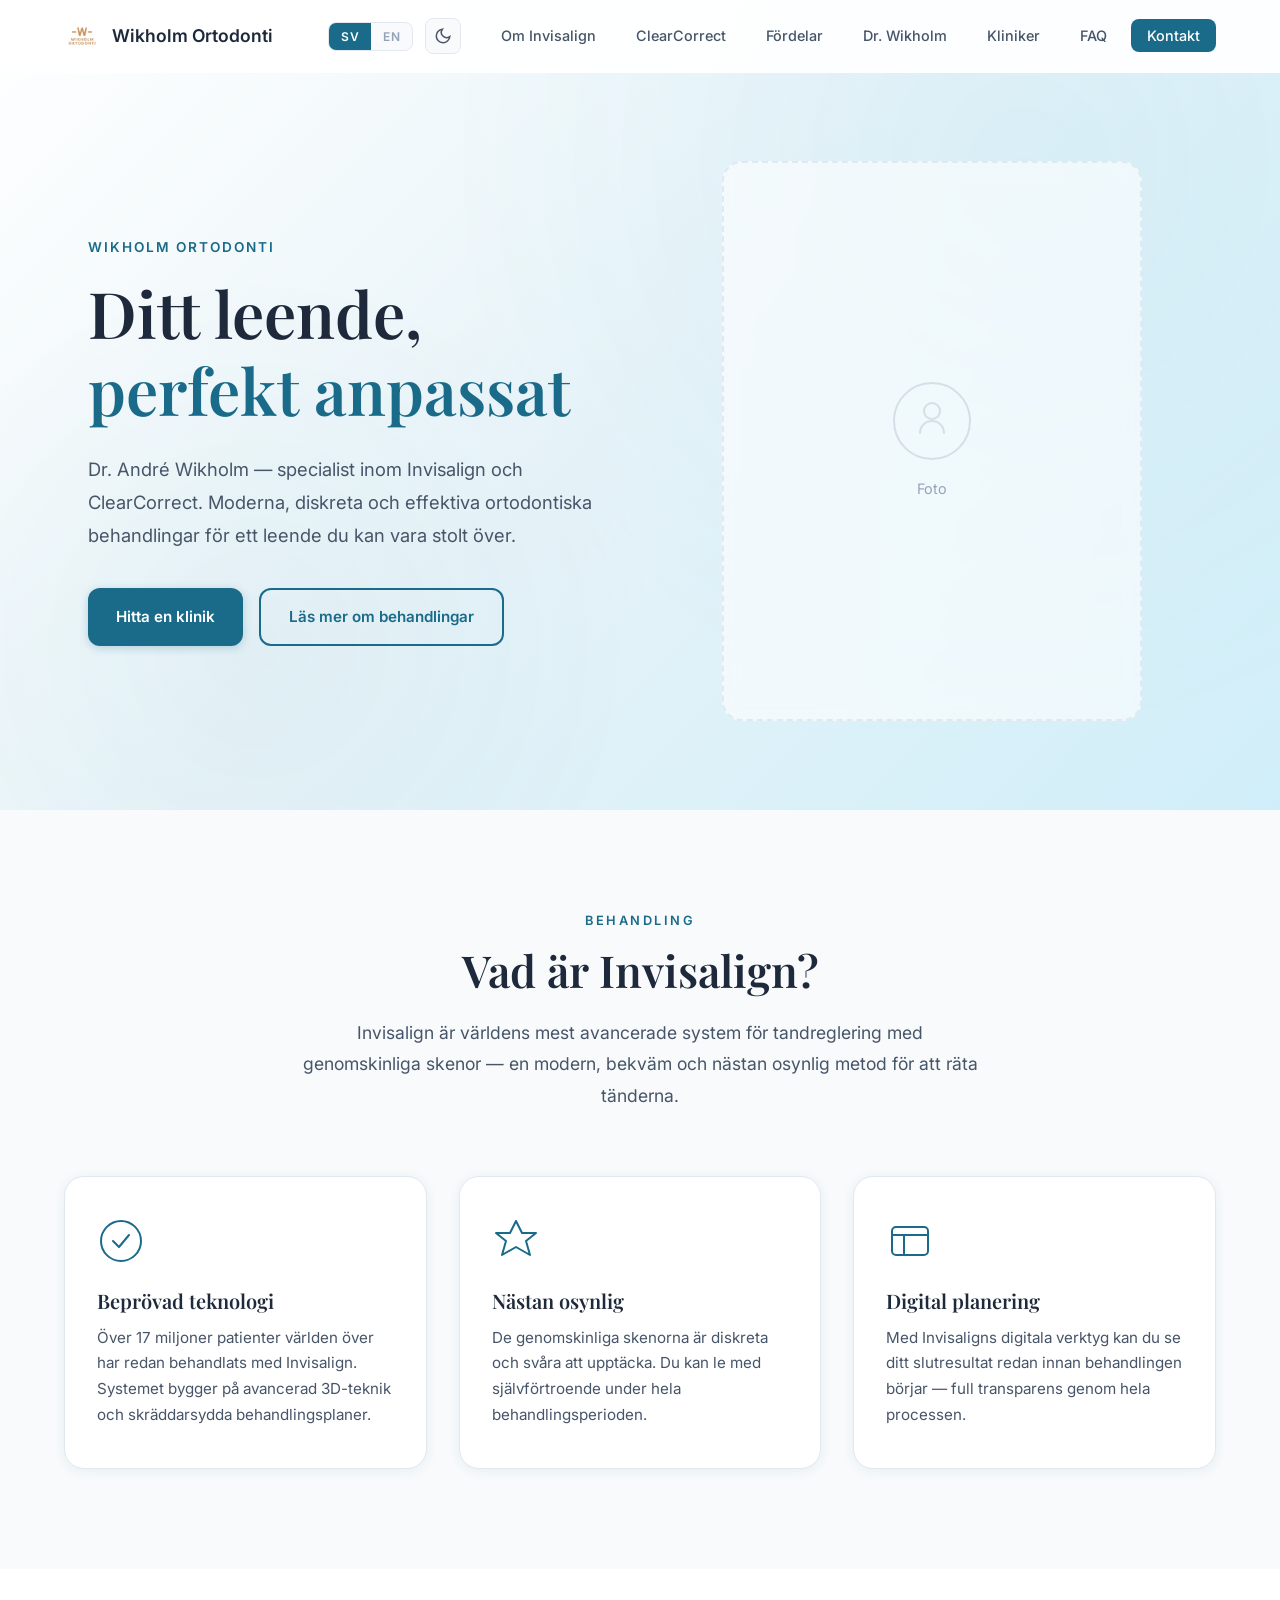
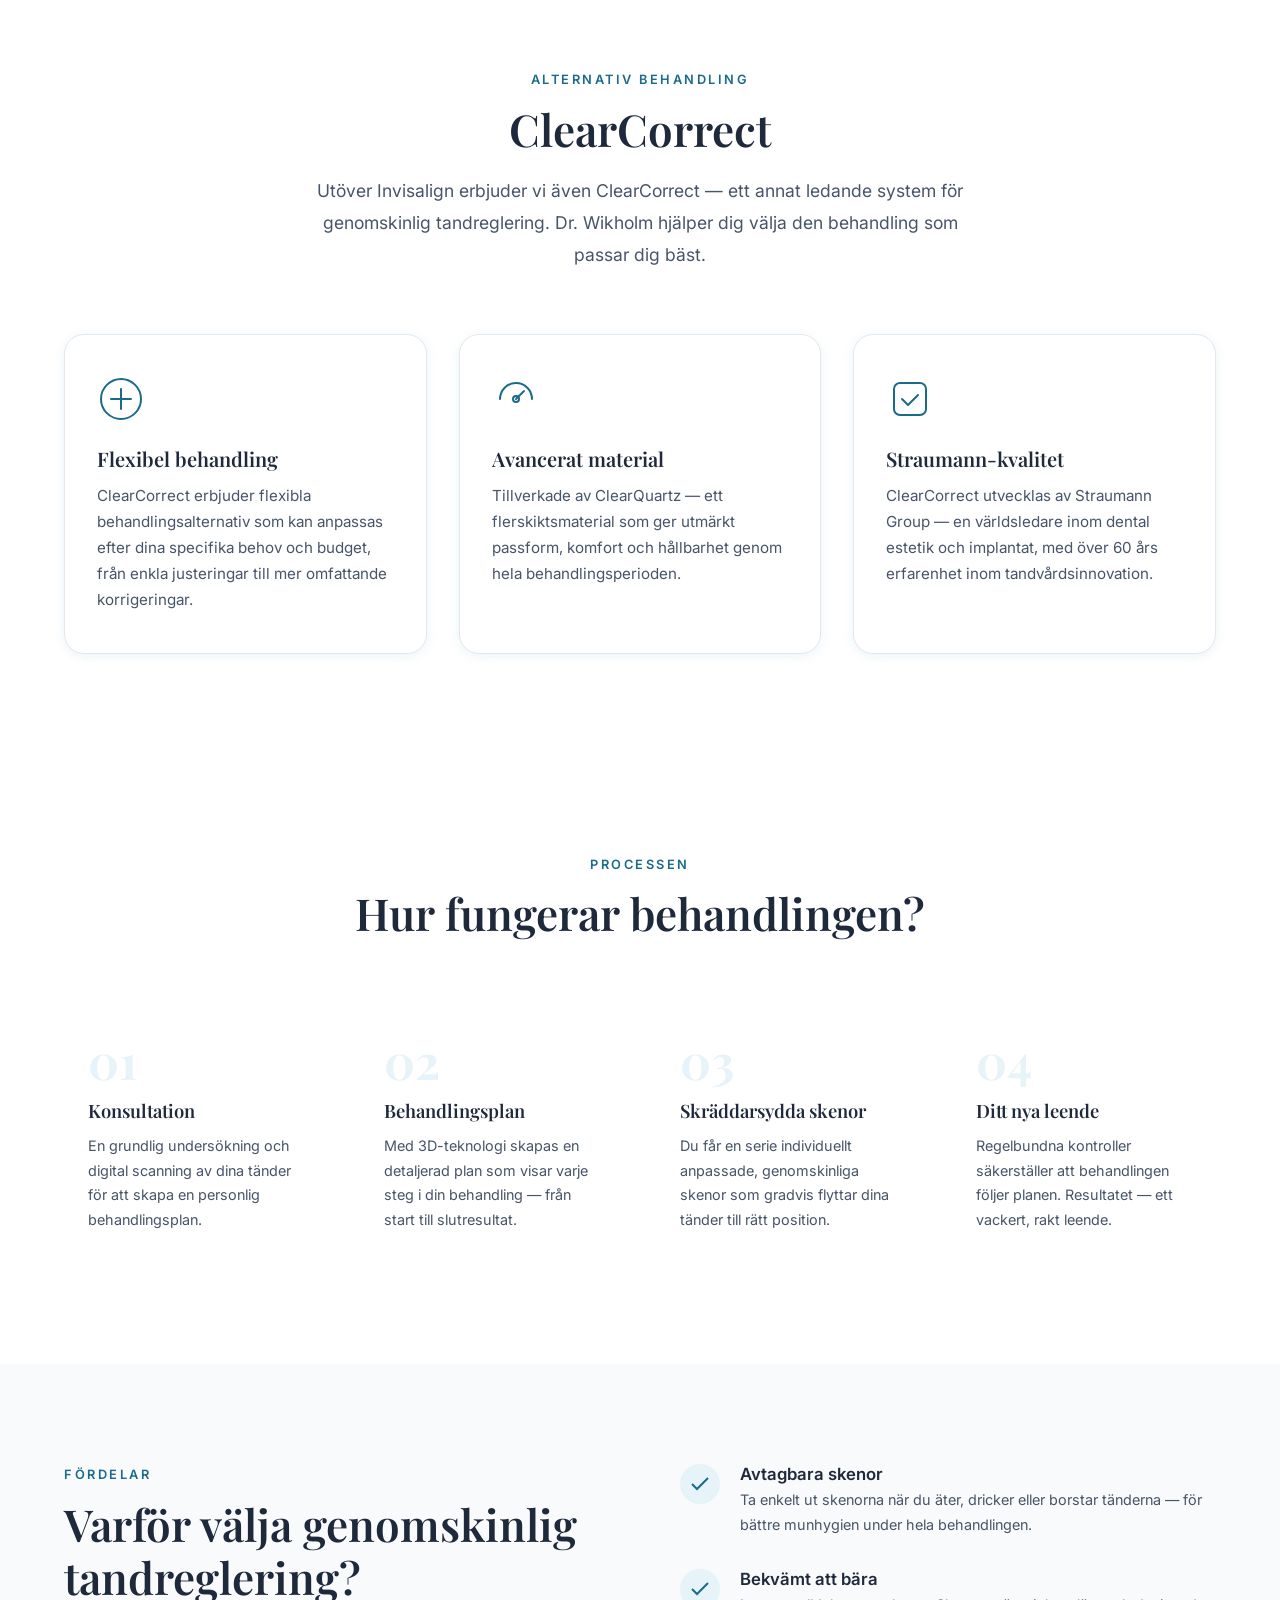
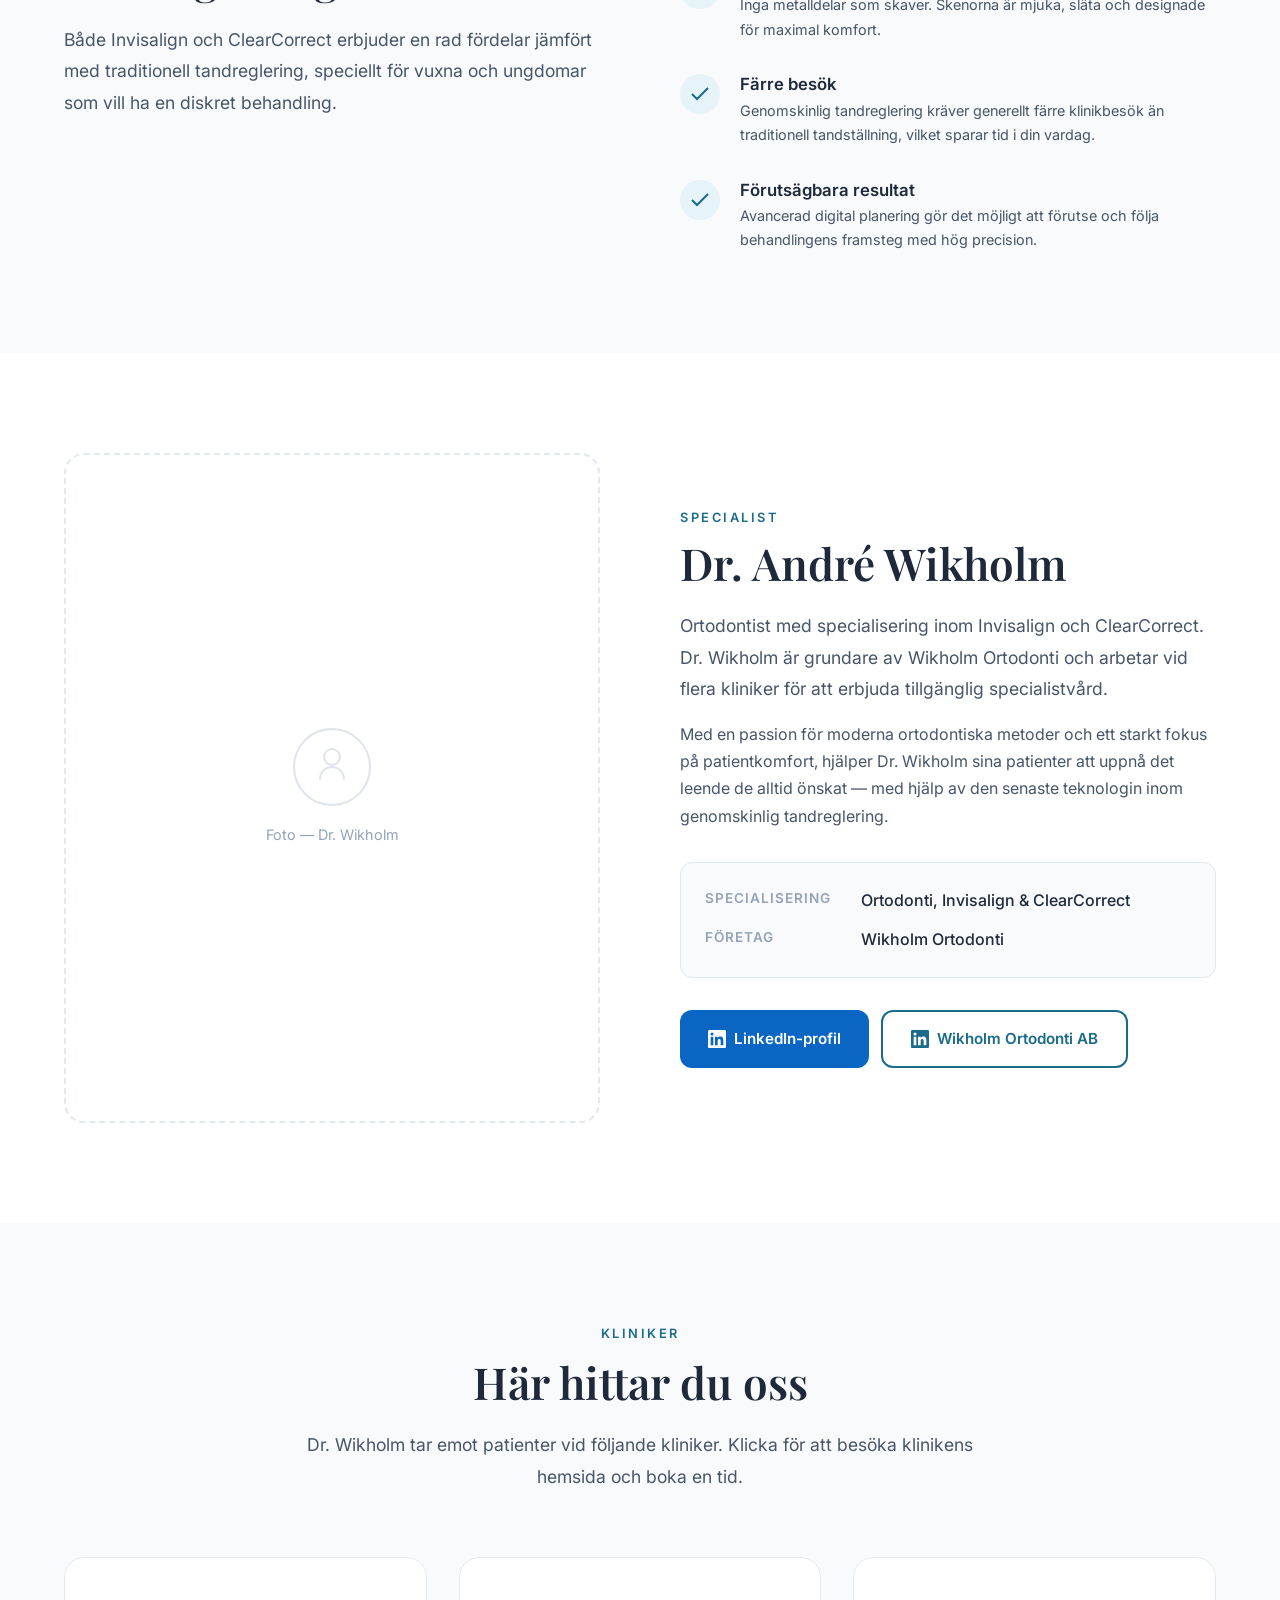
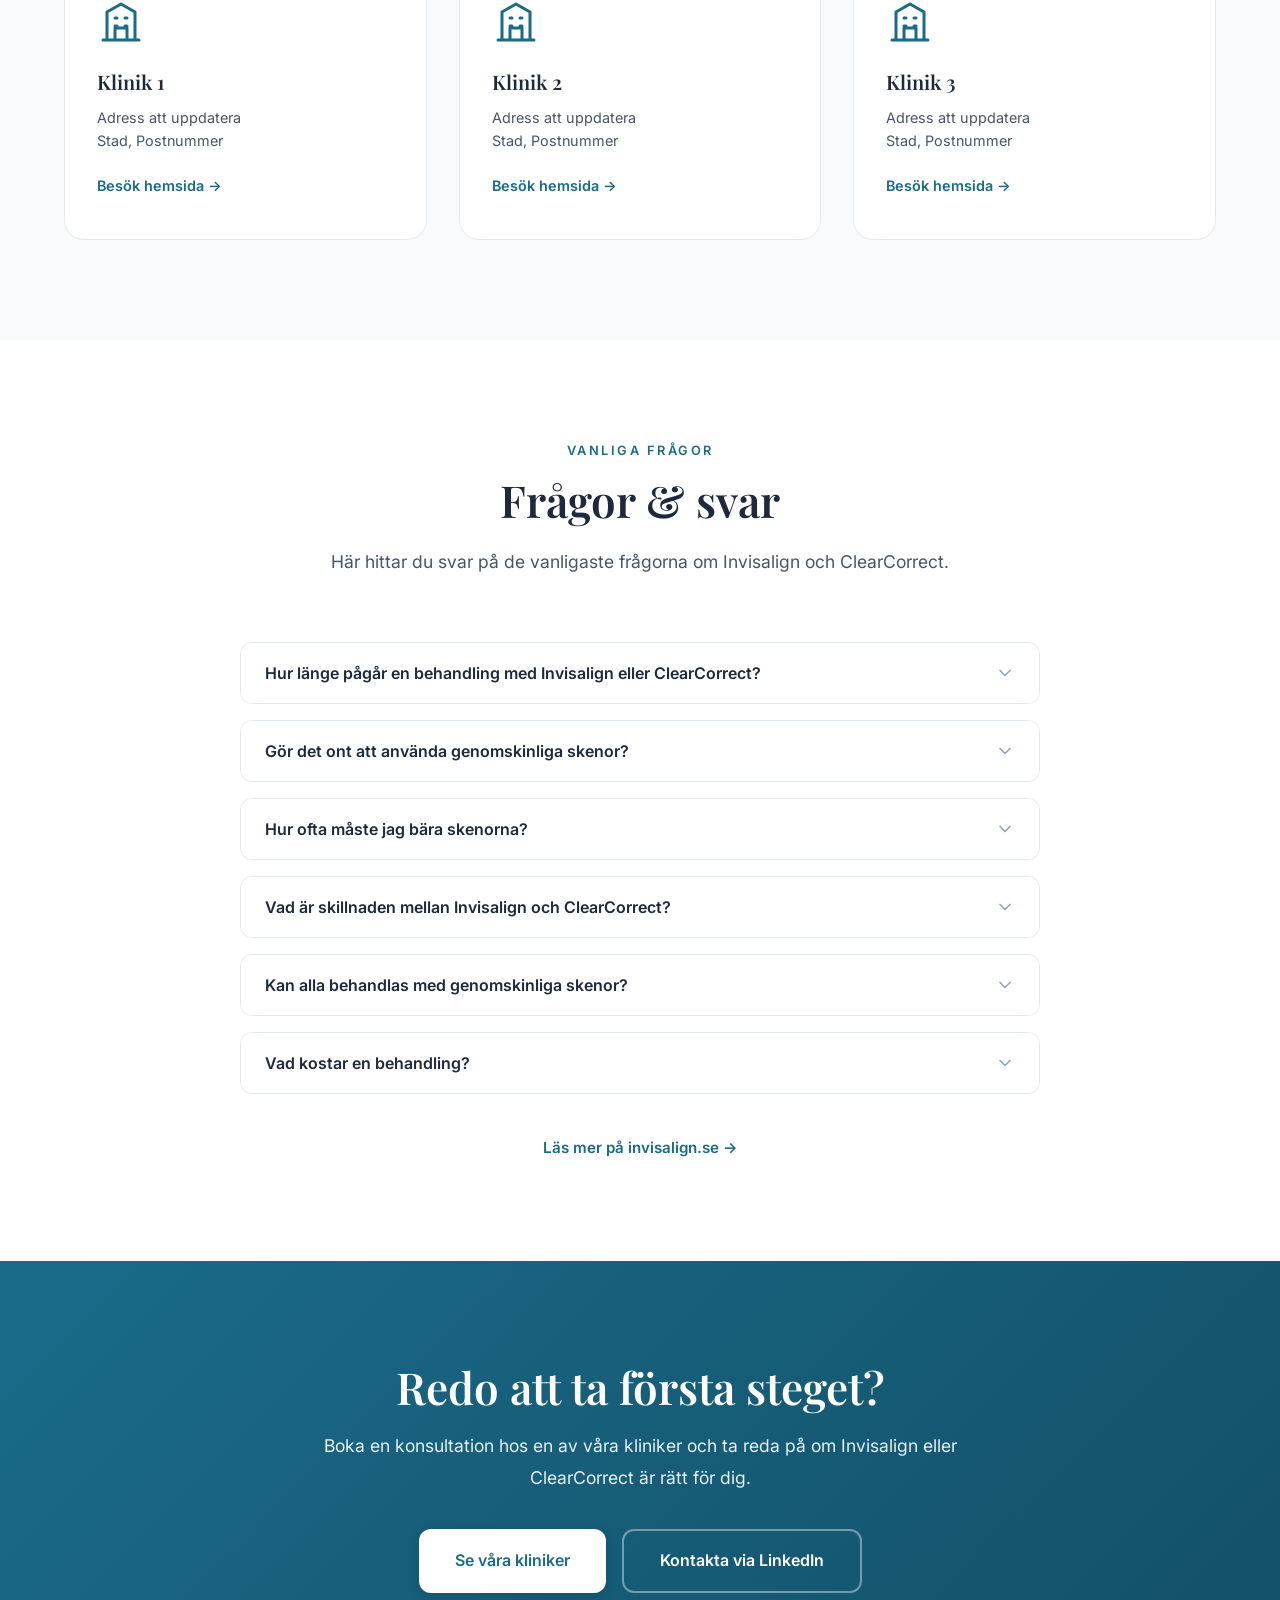
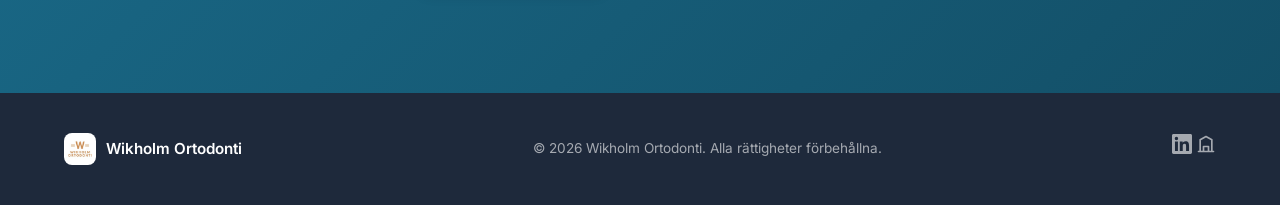
==== index.html @ e0ff9401 "Initial commit: Wikholm Ortodonti website Professional static webpage for Dr. André Wikholm's orthod" ====
<!DOCTYPE html>
<html lang="sv" data-theme="light">
<head>
    <meta charset="UTF-8">
    <meta name="viewport" content="width=device-width, initial-scale=1.0">
    <title>Wikholm Ortodonti — Dr. André Wikholm | Invisalign & ClearCorrect Specialist</title>
    <meta name="description" content="Dr. André Wikholm — specialist inom Invisalign och ClearCorrect. Wikholm Ortodonti erbjuder moderna, diskreta tandställningsbehandlingar.">
    <link rel="preconnect" href="https://fonts.googleapis.com">
    <link rel="preconnect" href="https://fonts.gstatic.com" crossorigin>
    <link href="https://fonts.googleapis.com/css2?family=Inter:wght@300;400;500;600;700&family=Playfair+Display:wght@500;600;700&display=swap" rel="stylesheet">
    <link rel="stylesheet" href="styles.css">
    <link rel="icon" href="images/wikholm_ortodonti_ab_logo.jpg" type="image/jpeg">
</head>
<body>

    <!-- Navigation -->
    <nav class="navbar" id="navbar">
        <div class="container nav-container">
            <a href="#" class="nav-logo">
                <img src="images/wikholm_ortodonti_ab_logo.jpg" alt="Wikholm Ortodonti" class="logo-img">
                <span class="logo-text">Wikholm Ortodonti</span>
            </a>
            <div class="nav-controls">
                <div class="lang-switcher">
                    <button class="lang-btn active" data-lang="sv">SV</button>
                    <button class="lang-btn" data-lang="en">EN</button>
                </div>
                <button class="theme-toggle" aria-label="Toggle dark mode">
                    <svg class="icon-moon" viewBox="0 0 24 24" fill="none" stroke="currentColor" stroke-width="2" width="18" height="18">
                        <path d="M21 12.79A9 9 0 1111.21 3 7 7 0 0021 12.79z"/>
                    </svg>
                    <svg class="icon-sun" viewBox="0 0 24 24" fill="none" stroke="currentColor" stroke-width="2" width="18" height="18" style="display:none">
                        <circle cx="12" cy="12" r="5"/><path d="M12 1v2M12 21v2M4.22 4.22l1.42 1.42M18.36 18.36l1.42 1.42M1 12h2M21 12h2M4.22 19.78l1.42-1.42M18.36 5.64l1.42-1.42"/>
                    </svg>
                </button>
            </div>
            <button class="nav-toggle" id="navToggle" aria-label="Toggle navigation">
                <span></span>
                <span></span>
                <span></span>
            </button>
            <ul class="nav-links" id="navLinks">
                <li><a href="#about" data-i18n="navAbout">Om Invisalign</a></li>
                <li><a href="#clearcorrect" data-i18n="navClearCorrect">ClearCorrect</a></li>
                <li><a href="#benefits" data-i18n="navBenefits">Fördelar</a></li>
                <li><a href="#doctor" data-i18n="navDoctor">Dr. Wikholm</a></li>
                <li><a href="#clinics" data-i18n="navClinics">Kliniker</a></li>
                <li><a href="#faq" data-i18n="navFaq">FAQ</a></li>
                <li><a href="#contact" class="nav-cta" data-i18n="navContact">Kontakt</a></li>
            </ul>
        </div>
    </nav>

    <!-- Hero Section -->
    <header class="hero">
        <div class="hero-bg"></div>
        <div class="container hero-content">
            <div class="hero-text">
                <p class="hero-eyebrow" data-i18n="heroEyebrow">Wikholm Ortodonti</p>
                <h1 data-i18n="heroTitle">Ditt leende, <br><span class="text-accent">perfekt anpassat</span></h1>
                <p class="hero-subtitle" data-i18n="heroSubtitle">Dr. André Wikholm — specialist inom Invisalign och ClearCorrect. Moderna, diskreta och effektiva ortodontiska behandlingar för ett leende du kan vara stolt över.</p>
                <div class="hero-actions">
                    <a href="#clinics" class="btn btn-primary" data-i18n="heroBtn1">Hitta en klinik</a>
                    <a href="#about" class="btn btn-outline" data-i18n="heroBtn2">Läs mer om behandlingar</a>
                </div>
            </div>
            <div class="hero-image">
                <div class="hero-image-placeholder">
                    <div class="placeholder-icon">
                        <svg viewBox="0 0 80 80" fill="none" xmlns="http://www.w3.org/2000/svg">
                            <circle cx="40" cy="40" r="38" stroke="currentColor" stroke-width="2" opacity="0.3"/>
                            <path d="M28 52c0-6.627 5.373-12 12-12s12 5.373 12 12" stroke="currentColor" stroke-width="2" stroke-linecap="round" opacity="0.3"/>
                            <circle cx="40" cy="30" r="8" stroke="currentColor" stroke-width="2" opacity="0.3"/>
                        </svg>
                    </div>
                    <span data-i18n="photoPlaceholder">Foto</span>
                </div>
            </div>
        </div>
    </header>

    <!-- About Invisalign Section -->
    <section class="section section-about" id="about">
        <div class="container">
            <div class="section-header">
                <p class="section-eyebrow" data-i18n="aboutEyebrow">Behandling</p>
                <h2 data-i18n="aboutTitle">Vad är Invisalign?</h2>
                <p class="section-intro" data-i18n="aboutIntro">Invisalign är världens mest avancerade system för tandreglering med genomskinliga skenor — en modern, bekväm och nästan osynlig metod för att räta tänderna.</p>
            </div>
            <div class="about-grid">
                <div class="about-card">
                    <div class="about-card-icon">
                        <svg viewBox="0 0 48 48" fill="none" xmlns="http://www.w3.org/2000/svg">
                            <path d="M24 4C12.954 4 4 12.954 4 24s8.954 20 20 20 20-8.954 20-20S35.046 4 24 4z" stroke="currentColor" stroke-width="2"/>
                            <path d="M16 24l6 6 10-12" stroke="currentColor" stroke-width="2" stroke-linecap="round" stroke-linejoin="round"/>
                        </svg>
                    </div>
                    <h3 data-i18n="aboutCard1Title">Beprövad teknologi</h3>
                    <p data-i18n="aboutCard1Text">Över 17 miljoner patienter världen över har redan behandlats med Invisalign. Systemet bygger på avancerad 3D-teknik och skräddarsydda behandlingsplaner.</p>
                </div>
                <div class="about-card">
                    <div class="about-card-icon">
                        <svg viewBox="0 0 48 48" fill="none" xmlns="http://www.w3.org/2000/svg">
                            <path d="M24 4l6 12h14l-10 8 4 14-14-8-14 8 4-14L4 16h14l6-12z" stroke="currentColor" stroke-width="2" stroke-linejoin="round"/>
                        </svg>
                    </div>
                    <h3 data-i18n="aboutCard2Title">Nästan osynlig</h3>
                    <p data-i18n="aboutCard2Text">De genomskinliga skenorna är diskreta och svåra att upptäcka. Du kan le med självförtroende under hela behandlingsperioden.</p>
                </div>
                <div class="about-card">
                    <div class="about-card-icon">
                        <svg viewBox="0 0 48 48" fill="none" xmlns="http://www.w3.org/2000/svg">
                            <rect x="6" y="10" width="36" height="28" rx="4" stroke="currentColor" stroke-width="2"/>
                            <path d="M6 18h36M18 18v20" stroke="currentColor" stroke-width="2"/>
                        </svg>
                    </div>
                    <h3 data-i18n="aboutCard3Title">Digital planering</h3>
                    <p data-i18n="aboutCard3Text">Med Invisaligns digitala verktyg kan du se ditt slutresultat redan innan behandlingen börjar — full transparens genom hela processen.</p>
                </div>
            </div>
        </div>
    </section>

    <!-- ClearCorrect Section -->
    <section class="section section-clearcorrect" id="clearcorrect">
        <div class="container">
            <div class="section-header">
                <p class="section-eyebrow" data-i18n="ccEyebrow">Alternativ behandling</p>
                <h2 data-i18n="ccTitle">ClearCorrect</h2>
                <p class="section-intro" data-i18n="ccIntro">Utöver Invisalign erbjuder vi även ClearCorrect — ett annat ledande system för genomskinlig tandreglering. Dr. Wikholm hjälper dig välja den behandling som passar dig bäst.</p>
            </div>
            <div class="about-grid cc-grid">
                <div class="about-card">
                    <div class="about-card-icon">
                        <svg viewBox="0 0 48 48" fill="none" xmlns="http://www.w3.org/2000/svg">
                            <path d="M24 4C12.954 4 4 12.954 4 24s8.954 20 20 20 20-8.954 20-20S35.046 4 24 4z" stroke="currentColor" stroke-width="2"/>
                            <path d="M14 24h20M24 14v20" stroke="currentColor" stroke-width="2" stroke-linecap="round"/>
                        </svg>
                    </div>
                    <h3 data-i18n="ccCard1Title">Flexibel behandling</h3>
                    <p data-i18n="ccCard1Text">ClearCorrect erbjuder flexibla behandlingsalternativ som kan anpassas efter dina specifika behov och budget, från enkla justeringar till mer omfattande korrigeringar.</p>
                </div>
                <div class="about-card">
                    <div class="about-card-icon">
                        <svg viewBox="0 0 48 48" fill="none" xmlns="http://www.w3.org/2000/svg">
                            <path d="M8 24c0-8.837 7.163-16 16-16s16 7.163 16 16" stroke="currentColor" stroke-width="2" stroke-linecap="round"/>
                            <path d="M24 24l8-8" stroke="currentColor" stroke-width="2" stroke-linecap="round"/>
                            <circle cx="24" cy="24" r="3" stroke="currentColor" stroke-width="2"/>
                        </svg>
                    </div>
                    <h3 data-i18n="ccCard2Title">Avancerat material</h3>
                    <p data-i18n="ccCard2Text">Tillverkade av ClearQuartz — ett flerskiktsmaterial som ger utmärkt passform, komfort och hållbarhet genom hela behandlingsperioden.</p>
                </div>
                <div class="about-card">
                    <div class="about-card-icon">
                        <svg viewBox="0 0 48 48" fill="none" xmlns="http://www.w3.org/2000/svg">
                            <rect x="8" y="8" width="32" height="32" rx="6" stroke="currentColor" stroke-width="2"/>
                            <path d="M16 24l6 6 10-10" stroke="currentColor" stroke-width="2" stroke-linecap="round" stroke-linejoin="round"/>
                        </svg>
                    </div>
                    <h3 data-i18n="ccCard3Title">Straumann-kvalitet</h3>
                    <p data-i18n="ccCard3Text">ClearCorrect utvecklas av Straumann Group — en världsledare inom dental estetik och implantat, med över 60 års erfarenhet inom tandvårdsinnovation.</p>
                </div>
            </div>
        </div>
    </section>

    <!-- How It Works -->
    <section class="section section-process">
        <div class="container">
            <div class="section-header">
                <p class="section-eyebrow" data-i18n="processEyebrow">Processen</p>
                <h2 data-i18n="processTitle">Hur fungerar behandlingen?</h2>
            </div>
            <div class="process-steps">
                <div class="process-step">
                    <div class="step-number">01</div>
                    <h3 data-i18n="processStep1Title">Konsultation</h3>
                    <p data-i18n="processStep1Text">En grundlig undersökning och digital scanning av dina tänder för att skapa en personlig behandlingsplan.</p>
                </div>
                <div class="process-step">
                    <div class="step-number">02</div>
                    <h3 data-i18n="processStep2Title">Behandlingsplan</h3>
                    <p data-i18n="processStep2Text">Med 3D-teknologi skapas en detaljerad plan som visar varje steg i din behandling — från start till slutresultat.</p>
                </div>
                <div class="process-step">
                    <div class="step-number">03</div>
                    <h3 data-i18n="processStep3Title">Skräddarsydda skenor</h3>
                    <p data-i18n="processStep3Text">Du får en serie individuellt anpassade, genomskinliga skenor som gradvis flyttar dina tänder till rätt position.</p>
                </div>
                <div class="process-step">
                    <div class="step-number">04</div>
                    <h3 data-i18n="processStep4Title">Ditt nya leende</h3>
                    <p data-i18n="processStep4Text">Regelbundna kontroller säkerställer att behandlingen följer planen. Resultatet — ett vackert, rakt leende.</p>
                </div>
            </div>
        </div>
    </section>

    <!-- Benefits Section -->
    <section class="section section-benefits" id="benefits">
        <div class="container">
            <div class="benefits-layout">
                <div class="benefits-text">
                    <p class="section-eyebrow" data-i18n="benefitsEyebrow">Fördelar</p>
                    <h2 data-i18n="benefitsTitle">Varför välja genomskinlig tandreglering?</h2>
                    <p class="section-intro" data-i18n="benefitsIntro">Både Invisalign och ClearCorrect erbjuder en rad fördelar jämfört med traditionell tandreglering, speciellt för vuxna och ungdomar som vill ha en diskret behandling.</p>
                </div>
                <div class="benefits-list">
                    <div class="benefit-item">
                        <div class="benefit-icon">
                            <svg viewBox="0 0 24 24" fill="none" stroke="currentColor" stroke-width="2">
                                <polyline points="20 6 9 17 4 12"/>
                            </svg>
                        </div>
                        <div>
                            <h4 data-i18n="benefit1Title">Avtagbara skenor</h4>
                            <p data-i18n="benefit1Text">Ta enkelt ut skenorna när du äter, dricker eller borstar tänderna — för bättre munhygien under hela behandlingen.</p>
                        </div>
                    </div>
                    <div class="benefit-item">
                        <div class="benefit-icon">
                            <svg viewBox="0 0 24 24" fill="none" stroke="currentColor" stroke-width="2">
                                <polyline points="20 6 9 17 4 12"/>
                            </svg>
                        </div>
                        <div>
                            <h4 data-i18n="benefit2Title">Bekvämt att bära</h4>
                            <p data-i18n="benefit2Text">Inga metalldelar som skaver. Skenorna är mjuka, släta och designade för maximal komfort.</p>
                        </div>
                    </div>
                    <div class="benefit-item">
                        <div class="benefit-icon">
                            <svg viewBox="0 0 24 24" fill="none" stroke="currentColor" stroke-width="2">
                                <polyline points="20 6 9 17 4 12"/>
                            </svg>
                        </div>
                        <div>
                            <h4 data-i18n="benefit3Title">Färre besök</h4>
                            <p data-i18n="benefit3Text">Genomskinlig tandreglering kräver generellt färre klinikbesök än traditionell tandställning, vilket sparar tid i din vardag.</p>
                        </div>
                    </div>
                    <div class="benefit-item">
                        <div class="benefit-icon">
                            <svg viewBox="0 0 24 24" fill="none" stroke="currentColor" stroke-width="2">
                                <polyline points="20 6 9 17 4 12"/>
                            </svg>
                        </div>
                        <div>
                            <h4 data-i18n="benefit4Title">Förutsägbara resultat</h4>
                            <p data-i18n="benefit4Text">Avancerad digital planering gör det möjligt att förutse och följa behandlingens framsteg med hög precision.</p>
                        </div>
                    </div>
                </div>
            </div>
        </div>
    </section>

    <!-- Doctor Section -->
    <section class="section section-doctor" id="doctor">
        <div class="container">
            <div class="doctor-layout">
                <div class="doctor-image">
                    <div class="doctor-image-placeholder">
                        <div class="placeholder-icon">
                            <svg viewBox="0 0 80 80" fill="none" xmlns="http://www.w3.org/2000/svg">
                                <circle cx="40" cy="40" r="38" stroke="currentColor" stroke-width="2" opacity="0.3"/>
                                <path d="M28 52c0-6.627 5.373-12 12-12s12 5.373 12 12" stroke="currentColor" stroke-width="2" stroke-linecap="round" opacity="0.3"/>
                                <circle cx="40" cy="30" r="8" stroke="currentColor" stroke-width="2" opacity="0.3"/>
                            </svg>
                        </div>
                        <span data-i18n="doctorPhotoPlaceholder">Foto — Dr. Wikholm</span>
                    </div>
                </div>
                <div class="doctor-text">
                    <p class="section-eyebrow" data-i18n="doctorEyebrow">Specialist</p>
                    <h2 data-i18n="doctorTitle">Dr. André Wikholm</h2>
                    <p class="doctor-intro" data-i18n="doctorIntro">Ortodontist med specialisering inom Invisalign och ClearCorrect. Dr. Wikholm är grundare av Wikholm Ortodonti och arbetar vid flera kliniker för att erbjuda tillgänglig specialistvård.</p>
                    <p data-i18n="doctorBio">Med en passion för moderna ortodontiska metoder och ett starkt fokus på patientkomfort, hjälper Dr. Wikholm sina patienter att uppnå det leende de alltid önskat — med hjälp av den senaste teknologin inom genomskinlig tandreglering.</p>
                    <div class="doctor-credentials">
                        <div class="credential">
                            <span class="credential-label" data-i18n="credLabel1">Specialisering</span>
                            <span class="credential-value" data-i18n="credValue1">Ortodonti, Invisalign &amp; ClearCorrect</span>
                        </div>
                        <div class="credential">
                            <span class="credential-label" data-i18n="credLabel2">Företag</span>
                            <span class="credential-value" data-i18n="credValue2">Wikholm Ortodonti</span>
                        </div>
                    </div>
                    <div class="doctor-links">
                        <a href="https://www.linkedin.com/in/andr%C3%A9-w-879b9b80/" target="_blank" rel="noopener noreferrer" class="btn btn-linkedin">
                            <svg viewBox="0 0 24 24" fill="currentColor" width="18" height="18">
                                <path d="M20.447 20.452h-3.554v-5.569c0-1.328-.027-3.037-1.852-3.037-1.853 0-2.136 1.445-2.136 2.939v5.667H9.351V9h3.414v1.561h.046c.477-.9 1.637-1.85 3.37-1.85 3.601 0 4.267 2.37 4.267 5.455v6.286zM5.337 7.433a2.062 2.062 0 01-2.063-2.065 2.064 2.064 0 112.063 2.065zm1.782 13.019H3.555V9h3.564v11.452zM22.225 0H1.771C.792 0 0 .774 0 1.729v20.542C0 23.227.792 24 1.771 24h20.451C23.2 24 24 23.227 24 22.271V1.729C24 .774 23.2 0 22.222 0h.003z"/>
                            </svg>
                            <span data-i18n="linkedinBtn">LinkedIn-profil</span>
                        </a>
                        <a href="https://www.linkedin.com/company/wikholm-ortodonti-ab/" target="_blank" rel="noopener noreferrer" class="btn btn-outline">
                            <svg viewBox="0 0 24 24" fill="currentColor" width="18" height="18">
                                <path d="M20.447 20.452h-3.554v-5.569c0-1.328-.027-3.037-1.852-3.037-1.853 0-2.136 1.445-2.136 2.939v5.667H9.351V9h3.414v1.561h.046c.477-.9 1.637-1.85 3.37-1.85 3.601 0 4.267 2.37 4.267 5.455v6.286zM5.337 7.433a2.062 2.062 0 01-2.063-2.065 2.064 2.064 0 112.063 2.065zm1.782 13.019H3.555V9h3.564v11.452zM22.225 0H1.771C.792 0 0 .774 0 1.729v20.542C0 23.227.792 24 1.771 24h20.451C23.2 24 24 23.227 24 22.271V1.729C24 .774 23.2 0 22.222 0h.003z"/>
                            </svg>
                            <span data-i18n="companyLinkedinBtn">Wikholm Ortodonti AB</span>
                        </a>
                    </div>
                </div>
            </div>
        </div>
    </section>

    <!-- Clinics Section -->
    <section class="section section-clinics" id="clinics">
        <div class="container">
            <div class="section-header">
                <p class="section-eyebrow" data-i18n="clinicsEyebrow">Kliniker</p>
                <h2 data-i18n="clinicsTitle">Här hittar du oss</h2>
                <p class="section-intro" data-i18n="clinicsIntro">Dr. Wikholm tar emot patienter vid följande kliniker. Klicka för att besöka klinikens hemsida och boka en tid.</p>
            </div>
            <div class="clinics-grid">
                <a href="#" class="clinic-card" target="_blank" rel="noopener noreferrer">
                    <div class="clinic-card-inner">
                        <div class="clinic-icon">
                            <svg viewBox="0 0 24 24" fill="none" stroke="currentColor" stroke-width="1.5">
                                <path d="M3 21h18M5 21V7l7-4 7 4v14M9 21v-6h6v6" stroke-linecap="round" stroke-linejoin="round"/>
                                <path d="M9 10h1M14 10h1M9 14h1M14 14h1" stroke-linecap="round"/>
                            </svg>
                        </div>
                        <h3 data-i18n="clinic1Name">Klinik 1</h3>
                        <p class="clinic-address" data-i18n="clinic1Address">Adress att uppdatera<br>Stad, Postnummer</p>
                        <span class="clinic-link"><span data-i18n="clinicLink">Besök hemsida</span> &rarr;</span>
                    </div>
                </a>
                <a href="#" class="clinic-card" target="_blank" rel="noopener noreferrer">
                    <div class="clinic-card-inner">
                        <div class="clinic-icon">
                            <svg viewBox="0 0 24 24" fill="none" stroke="currentColor" stroke-width="1.5">
                                <path d="M3 21h18M5 21V7l7-4 7 4v14M9 21v-6h6v6" stroke-linecap="round" stroke-linejoin="round"/>
                                <path d="M9 10h1M14 10h1M9 14h1M14 14h1" stroke-linecap="round"/>
                            </svg>
                        </div>
                        <h3 data-i18n="clinic2Name">Klinik 2</h3>
                        <p class="clinic-address" data-i18n="clinic2Address">Adress att uppdatera<br>Stad, Postnummer</p>
                        <span class="clinic-link"><span data-i18n="clinicLink">Besök hemsida</span> &rarr;</span>
                    </div>
                </a>
                <a href="#" class="clinic-card" target="_blank" rel="noopener noreferrer">
                    <div class="clinic-card-inner">
                        <div class="clinic-icon">
                            <svg viewBox="0 0 24 24" fill="none" stroke="currentColor" stroke-width="1.5">
                                <path d="M3 21h18M5 21V7l7-4 7 4v14M9 21v-6h6v6" stroke-linecap="round" stroke-linejoin="round"/>
                                <path d="M9 10h1M14 10h1M9 14h1M14 14h1" stroke-linecap="round"/>
                            </svg>
                        </div>
                        <h3 data-i18n="clinic3Name">Klinik 3</h3>
                        <p class="clinic-address" data-i18n="clinic3Address">Adress att uppdatera<br>Stad, Postnummer</p>
                        <span class="clinic-link"><span data-i18n="clinicLink">Besök hemsida</span> &rarr;</span>
                    </div>
                </a>
            </div>
        </div>
    </section>

    <!-- FAQ Section -->
    <section class="section section-faq" id="faq">
        <div class="container">
            <div class="section-header">
                <p class="section-eyebrow" data-i18n="faqEyebrow">Vanliga frågor</p>
                <h2 data-i18n="faqTitle">Frågor & svar</h2>
                <p class="section-intro" data-i18n="faqIntro">Här hittar du svar på de vanligaste frågorna om Invisalign och ClearCorrect.</p>
            </div>
            <div class="faq-list">
                <div class="faq-item">
                    <button class="faq-question" type="button" data-i18n="faq1Q">Hur länge pågår en behandling med Invisalign eller ClearCorrect?</button>
                    <div class="faq-answer">
                        <div class="faq-answer-inner" data-i18n="faq1A">Behandlingstiden varierar beroende på hur mycket tänderna behöver flyttas. En typisk behandling tar mellan 6 och 18 månader. Under konsultationen får du en uppskattning baserad på din individuella situation.</div>
                    </div>
                </div>
                <div class="faq-item">
                    <button class="faq-question" type="button" data-i18n="faq2Q">Gör det ont att använda genomskinliga skenor?</button>
                    <div class="faq-answer">
                        <div class="faq-answer-inner" data-i18n="faq2A">De flesta upplever ett lätt tryck eller obehag de första dagarna med en ny skena, vilket är helt normalt — det betyder att skenan arbetar. Obehaget är vanligtvis milt och övergående.</div>
                    </div>
                </div>
                <div class="faq-item">
                    <button class="faq-question" type="button" data-i18n="faq3Q">Hur ofta måste jag bära skenorna?</button>
                    <div class="faq-answer">
                        <div class="faq-answer-inner" data-i18n="faq3A">För bästa resultat bör skenorna bäras 20–22 timmar per dag. Du tar ut dem när du äter, dricker (annat än vatten) och borstar tänderna.</div>
                    </div>
                </div>
                <div class="faq-item">
                    <button class="faq-question" type="button" data-i18n="faq4Q">Vad är skillnaden mellan Invisalign och ClearCorrect?</button>
                    <div class="faq-answer">
                        <div class="faq-answer-inner" data-i18n="faq4A">Båda systemen använder genomskinliga, avtagbara skenor för att räta tänderna. Invisalign har funnits längst och har den största kliniska databasen. ClearCorrect, som utvecklas av Straumann Group, erbjuder ett konkurrenskraftigt alternativ med sitt ClearQuartz-material. Dr. Wikholm hjälper dig välja det system som bäst passar dina behov.</div>
                    </div>
                </div>
                <div class="faq-item">
                    <button class="faq-question" type="button" data-i18n="faq5Q">Kan alla behandlas med genomskinliga skenor?</button>
                    <div class="faq-answer">
                        <div class="faq-answer-inner" data-i18n="faq5A">De flesta ortodontiska problem kan behandlas med Invisalign eller ClearCorrect, men inte alla fall är lämpliga. Mer komplexa bettfel kan kräva andra metoder. En konsultation med Dr. Wikholm ger dig svar på om genomskinlig tandreglering passar just dig.</div>
                    </div>
                </div>
                <div class="faq-item">
                    <button class="faq-question" type="button" data-i18n="faq6Q">Vad kostar en behandling?</button>
                    <div class="faq-answer">
                        <div class="faq-answer-inner" data-i18n="faq6A">Kostnaden varierar beroende på behandlingens omfattning. Under en konsultation får du en tydlig kostnadsuppskattning. Många kliniker erbjuder delbetalning för att göra behandlingen mer tillgänglig.</div>
                    </div>
                </div>
            </div>
            <div class="faq-source">
                <a href="https://www.invisalign.se/" target="_blank" rel="noopener noreferrer" data-i18n="faqSourceLink">Läs mer på invisalign.se &rarr;</a>
            </div>
        </div>
    </section>

    <!-- Contact / CTA Section -->
    <section class="section section-cta" id="contact">
        <div class="container">
            <div class="cta-content">
                <h2 data-i18n="ctaTitle">Redo att ta första steget?</h2>
                <p data-i18n="ctaText">Boka en konsultation hos en av våra kliniker och ta reda på om Invisalign eller ClearCorrect är rätt för dig.</p>
                <div class="cta-actions">
                    <a href="#clinics" class="btn btn-primary btn-lg" data-i18n="ctaBtn1">Se våra kliniker</a>
                    <a href="https://www.linkedin.com/company/wikholm-ortodonti-ab/" target="_blank" rel="noopener noreferrer" class="btn btn-outline btn-lg" data-i18n="ctaBtn2">Kontakta via LinkedIn</a>
                </div>
            </div>
        </div>
    </section>

    <!-- Footer -->
    <footer class="footer">
        <div class="container footer-content">
            <div class="footer-brand">
                <img src="images/wikholm_ortodonti_ab_logo.jpg" alt="Wikholm Ortodonti" class="footer-logo-img">
                <span class="logo-text">Wikholm Ortodonti</span>
            </div>
            <p class="footer-copy" data-i18n="footerCopy">&copy; 2026 Wikholm Ortodonti. Alla rättigheter förbehållna.</p>
            <div class="footer-links">
                <a href="https://www.linkedin.com/in/andr%C3%A9-w-879b9b80/" target="_blank" rel="noopener noreferrer" aria-label="LinkedIn — Dr. Wikholm">
                    <svg viewBox="0 0 24 24" fill="currentColor" width="20" height="20">
                        <path d="M20.447 20.452h-3.554v-5.569c0-1.328-.027-3.037-1.852-3.037-1.853 0-2.136 1.445-2.136 2.939v5.667H9.351V9h3.414v1.561h.046c.477-.9 1.637-1.85 3.37-1.85 3.601 0 4.267 2.37 4.267 5.455v6.286zM5.337 7.433a2.062 2.062 0 01-2.063-2.065 2.064 2.064 0 112.063 2.065zm1.782 13.019H3.555V9h3.564v11.452zM22.225 0H1.771C.792 0 0 .774 0 1.729v20.542C0 23.227.792 24 1.771 24h20.451C23.2 24 24 23.227 24 22.271V1.729C24 .774 23.2 0 22.222 0h.003z"/>
                    </svg>
                </a>
                <a href="https://www.linkedin.com/company/wikholm-ortodonti-ab/" target="_blank" rel="noopener noreferrer" aria-label="LinkedIn — Wikholm Ortodonti AB">
                    <svg viewBox="0 0 24 24" fill="none" stroke="currentColor" stroke-width="2" width="20" height="20">
                        <path d="M3 21h18M5 21V7l7-4 7 4v14M9 21v-6h6v6" stroke-linecap="round" stroke-linejoin="round"/>
                    </svg>
                </a>
            </div>
        </div>
    </footer>

    <script src="script.js"></script>
</body>
</html>
---- styles.css ----
/* ==========================================================================
   Wikholm Ortodonti — Styles
   Clean, professional dental aesthetic with dark mode support
   ========================================================================== */

/* --- Design Tokens (Light) --- */
:root {
    --color-primary: #1a6b8a;
    --color-primary-dark: #134f67;
    --color-primary-light: #e6f3f8;
    --color-accent: #2aa5d4;
    --color-accent-light: #d0eef9;
    --color-text: #1e293b;
    --color-text-secondary: #475569;
    --color-text-light: #94a3b8;
    --color-bg: #ffffff;
    --color-bg-warm: #f8fafb;
    --color-bg-section: #f1f7fa;
    --color-bg-card: #ffffff;
    --color-border: #e2e8f0;
    --color-linkedin: #0a66c2;

    --font-heading: 'Playfair Display', Georgia, serif;
    --font-body: 'Inter', -apple-system, BlinkMacSystemFont, 'Segoe UI', sans-serif;

    --shadow-sm: 0 1px 3px rgba(0,0,0,0.06);
    --shadow-md: 0 4px 16px rgba(0,0,0,0.08);
    --shadow-lg: 0 12px 40px rgba(0,0,0,0.1);
    --shadow-card: 0 2px 12px rgba(26,107,138,0.08);

    --radius-sm: 8px;
    --radius-md: 12px;
    --radius-lg: 20px;
    --radius-xl: 28px;

    --transition: 0.3s cubic-bezier(0.4, 0, 0.2, 1);

    --navbar-bg: rgba(255, 255, 255, 0.92);
    --hero-gradient: linear-gradient(135deg, var(--color-bg) 0%, var(--color-primary-light) 50%, var(--color-accent-light) 100%);
    --placeholder-bg: rgba(255,255,255,0.6);
}

/* --- Dark Theme --- */
[data-theme="dark"] {
    --color-primary: #3db8e0;
    --color-primary-dark: #2a93b8;
    --color-primary-light: #1a2e38;
    --color-accent: #5cc8e8;
    --color-accent-light: #1a2830;
    --color-text: #e8ecf0;
    --color-text-secondary: #b0bcc8;
    --color-text-light: #6b7d8d;
    --color-bg: #0f1a20;
    --color-bg-warm: #14222a;
    --color-bg-section: #162028;
    --color-bg-card: #1a2c36;
    --color-border: #2a3e4a;
    --color-linkedin: #4da3db;

    --shadow-sm: 0 1px 3px rgba(0,0,0,0.2);
    --shadow-md: 0 4px 16px rgba(0,0,0,0.3);
    --shadow-lg: 0 12px 40px rgba(0,0,0,0.35);
    --shadow-card: 0 2px 12px rgba(0,0,0,0.2);

    --navbar-bg: rgba(15, 26, 32, 0.92);
    --hero-gradient: linear-gradient(135deg, var(--color-bg) 0%, #132530 50%, #0f2028 100%);
    --placeholder-bg: rgba(26, 44, 54, 0.6);
}

/* --- Reset & Base --- */
*, *::before, *::after {
    margin: 0;
    padding: 0;
    box-sizing: border-box;
}

html {
    scroll-behavior: smooth;
    scroll-padding-top: 80px;
}

body {
    font-family: var(--font-body);
    color: var(--color-text);
    background: var(--color-bg);
    line-height: 1.7;
    font-size: 16px;
    -webkit-font-smoothing: antialiased;
    -moz-osx-font-smoothing: grayscale;
    transition: background-color 0.4s ease, color 0.4s ease;
}

img {
    max-width: 100%;
    display: block;
}

a {
    color: inherit;
    text-decoration: none;
}

h1, h2, h3, h4 {
    font-family: var(--font-heading);
    line-height: 1.2;
    font-weight: 600;
}

.container {
    max-width: 1200px;
    margin: 0 auto;
    padding: 0 24px;
}

/* --- Navigation --- */
.navbar {
    position: fixed;
    top: 0;
    left: 0;
    right: 0;
    z-index: 1000;
    background: var(--navbar-bg);
    backdrop-filter: blur(20px);
    -webkit-backdrop-filter: blur(20px);
    border-bottom: 1px solid transparent;
    transition: var(--transition);
}

.navbar.scrolled {
    border-bottom-color: var(--color-border);
    box-shadow: var(--shadow-sm);
}

.nav-container {
    display: flex;
    align-items: center;
    justify-content: space-between;
    height: 72px;
}

.nav-logo {
    display: flex;
    align-items: center;
    gap: 12px;
    font-weight: 600;
    font-size: 1.1rem;
    z-index: 10;
}

.logo-img {
    width: 36px;
    height: 36px;
    border-radius: var(--radius-sm);
    object-fit: cover;
}

.footer-logo-img {
    width: 32px;
    height: 32px;
    border-radius: var(--radius-sm);
    object-fit: cover;
}

.logo-text {
    color: var(--color-text);
}

.nav-controls {
    display: flex;
    align-items: center;
    gap: 12px;
    margin-left: auto;
    margin-right: 24px;
}

.lang-switcher {
    display: flex;
    background: var(--color-bg-warm);
    border-radius: var(--radius-sm);
    overflow: hidden;
    border: 1px solid var(--color-border);
}

.lang-btn {
    padding: 6px 12px;
    font-size: 0.75rem;
    font-weight: 600;
    font-family: var(--font-body);
    background: transparent;
    color: var(--color-text-light);
    border: none;
    cursor: pointer;
    transition: var(--transition);
    letter-spacing: 0.5px;
}

.lang-btn.active {
    background: var(--color-primary);
    color: white;
}

.lang-btn:hover:not(.active) {
    color: var(--color-text);
    background: var(--color-border);
}

.theme-toggle {
    display: flex;
    align-items: center;
    justify-content: center;
    width: 36px;
    height: 36px;
    background: var(--color-bg-warm);
    border: 1px solid var(--color-border);
    border-radius: var(--radius-sm);
    cursor: pointer;
    color: var(--color-text-secondary);
    transition: var(--transition);
}

.theme-toggle:hover {
    color: var(--color-primary);
    border-color: var(--color-primary);
}

.nav-links {
    display: flex;
    align-items: center;
    gap: 8px;
    list-style: none;
}

.nav-links a {
    padding: 8px 16px;
    font-size: 0.9rem;
    font-weight: 500;
    color: var(--color-text-secondary);
    border-radius: var(--radius-sm);
    transition: var(--transition);
}

.nav-links a:hover {
    color: var(--color-primary);
    background: var(--color-primary-light);
}

.nav-cta {
    background: var(--color-primary) !important;
    color: white !important;
}

.nav-cta:hover {
    background: var(--color-primary-dark) !important;
    color: white !important;
}

.nav-toggle {
    display: none;
    flex-direction: column;
    gap: 5px;
    background: none;
    border: none;
    cursor: pointer;
    padding: 8px;
    z-index: 10;
}

.nav-toggle span {
    display: block;
    width: 22px;
    height: 2px;
    background: var(--color-text);
    border-radius: 2px;
    transition: var(--transition);
}

/* --- Buttons --- */
.btn {
    display: inline-flex;
    align-items: center;
    gap: 8px;
    padding: 14px 28px;
    font-family: var(--font-body);
    font-size: 0.95rem;
    font-weight: 600;
    border-radius: var(--radius-md);
    cursor: pointer;
    border: none;
    transition: var(--transition);
    text-align: center;
}

.btn-primary {
    background: var(--color-primary);
    color: white;
    box-shadow: 0 2px 8px rgba(26, 107, 138, 0.25);
}

.btn-primary:hover {
    background: var(--color-primary-dark);
    box-shadow: 0 4px 16px rgba(26, 107, 138, 0.35);
    transform: translateY(-1px);
}

.btn-outline {
    background: transparent;
    color: var(--color-primary);
    border: 2px solid var(--color-primary);
}

.btn-outline:hover {
    background: var(--color-primary-light);
}

.btn-linkedin {
    background: var(--color-linkedin);
    color: white;
}

.btn-linkedin:hover {
    opacity: 0.85;
    transform: translateY(-1px);
}

.btn-lg {
    padding: 16px 36px;
    font-size: 1rem;
}

/* --- Hero --- */
.hero {
    position: relative;
    min-height: 90vh;
    display: flex;
    align-items: center;
    padding-top: 72px;
    overflow: hidden;
    background: var(--hero-gradient);
}

.hero-bg {
    position: absolute;
    inset: 0;
    opacity: 0.4;
    background:
        radial-gradient(ellipse 600px 600px at 80% 20%, rgba(42, 165, 212, 0.15), transparent),
        radial-gradient(ellipse 400px 400px at 20% 80%, rgba(26, 107, 138, 0.1), transparent);
}

.hero-content {
    position: relative;
    display: grid;
    grid-template-columns: 1fr 1fr;
    gap: 64px;
    align-items: center;
    padding-top: 40px;
    padding-bottom: 40px;
}

.hero-eyebrow {
    font-size: 0.85rem;
    font-weight: 600;
    text-transform: uppercase;
    letter-spacing: 2px;
    color: var(--color-primary);
    margin-bottom: 16px;
}

.hero h1 {
    font-size: clamp(2.5rem, 5vw, 4rem);
    color: var(--color-text);
    margin-bottom: 24px;
}

.text-accent {
    color: var(--color-primary);
}

.hero-subtitle {
    font-size: 1.15rem;
    color: var(--color-text-secondary);
    max-width: 520px;
    margin-bottom: 36px;
    line-height: 1.8;
}

.hero-actions {
    display: flex;
    gap: 16px;
    flex-wrap: wrap;
}

.hero-image {
    display: flex;
    justify-content: center;
    align-items: center;
}

.hero-image-placeholder,
.doctor-image-placeholder {
    width: 100%;
    max-width: 420px;
    aspect-ratio: 3/4;
    background: var(--placeholder-bg);
    border: 2px dashed var(--color-border);
    border-radius: var(--radius-lg);
    display: flex;
    flex-direction: column;
    align-items: center;
    justify-content: center;
    gap: 16px;
    color: var(--color-text-light);
    font-size: 0.9rem;
    backdrop-filter: blur(8px);
}

.placeholder-icon {
    width: 80px;
    height: 80px;
    color: var(--color-text-light);
}

/* --- Sections --- */
.section {
    padding: 100px 0;
}

.section-header {
    text-align: center;
    max-width: 680px;
    margin: 0 auto 64px;
}

.section-eyebrow {
    font-size: 0.8rem;
    font-weight: 600;
    text-transform: uppercase;
    letter-spacing: 2.5px;
    color: var(--color-primary);
    margin-bottom: 12px;
}

.section-header h2,
.benefits-text h2,
.doctor-text h2 {
    font-size: clamp(2rem, 3.5vw, 2.75rem);
    margin-bottom: 20px;
    color: var(--color-text);
}

.section-intro {
    font-size: 1.1rem;
    color: var(--color-text-secondary);
    line-height: 1.8;
}

/* --- About Grid --- */
.section-about {
    background: var(--color-bg-warm);
}

.about-grid {
    display: grid;
    grid-template-columns: repeat(3, 1fr);
    gap: 32px;
}

.about-card {
    background: var(--color-bg-card);
    padding: 40px 32px;
    border-radius: var(--radius-lg);
    box-shadow: var(--shadow-card);
    transition: var(--transition);
    border: 1px solid var(--color-border);
}

.about-card:hover {
    transform: translateY(-4px);
    box-shadow: var(--shadow-lg);
}

.about-card-icon {
    width: 48px;
    height: 48px;
    color: var(--color-primary);
    margin-bottom: 24px;
}

.about-card h3 {
    font-size: 1.25rem;
    margin-bottom: 12px;
}

.about-card p {
    color: var(--color-text-secondary);
    font-size: 0.95rem;
}

/* --- Process Steps --- */
.process-steps {
    display: grid;
    grid-template-columns: repeat(4, 1fr);
    gap: 32px;
    counter-reset: step;
}

.process-step {
    position: relative;
    padding: 32px 24px;
}

.step-number {
    font-family: var(--font-heading);
    font-size: 3rem;
    font-weight: 700;
    color: var(--color-primary-light);
    line-height: 1;
    margin-bottom: 16px;
}

[data-theme="dark"] .step-number {
    color: var(--color-border);
}

.process-step h3 {
    font-size: 1.15rem;
    margin-bottom: 12px;
    color: var(--color-text);
}

.process-step p {
    color: var(--color-text-secondary);
    font-size: 0.9rem;
}

/* --- Benefits --- */
.section-benefits {
    background: var(--color-bg-warm);
}

.benefits-layout {
    display: grid;
    grid-template-columns: 1fr 1fr;
    gap: 80px;
    align-items: start;
}

.benefits-text {
    position: sticky;
    top: 120px;
}

.benefits-text .section-intro {
    margin-top: 16px;
}

.benefits-list {
    display: flex;
    flex-direction: column;
    gap: 32px;
}

.benefit-item {
    display: flex;
    gap: 20px;
    align-items: flex-start;
}

.benefit-icon {
    flex-shrink: 0;
    width: 40px;
    height: 40px;
    display: flex;
    align-items: center;
    justify-content: center;
    background: var(--color-primary-light);
    color: var(--color-primary);
    border-radius: 50%;
    padding: 8px;
}

.benefit-item h4 {
    font-family: var(--font-body);
    font-size: 1.05rem;
    font-weight: 600;
    margin-bottom: 4px;
}

.benefit-item p {
    color: var(--color-text-secondary);
    font-size: 0.9rem;
}

/* --- Doctor --- */
.doctor-layout {
    display: grid;
    grid-template-columns: 1fr 1fr;
    gap: 80px;
    align-items: center;
}

.doctor-image-placeholder {
    max-width: 100%;
    aspect-ratio: 4/5;
}

.doctor-text .section-eyebrow {
    margin-bottom: 8px;
}

.doctor-intro {
    font-size: 1.1rem;
    color: var(--color-text-secondary);
    margin-bottom: 16px;
    line-height: 1.8;
}

.doctor-text > p:last-of-type {
    color: var(--color-text-secondary);
    margin-bottom: 32px;
}

.doctor-links {
    display: flex;
    gap: 12px;
    flex-wrap: wrap;
}

.doctor-credentials {
    display: flex;
    flex-direction: column;
    gap: 12px;
    margin-bottom: 32px;
    padding: 24px;
    background: var(--color-bg-warm);
    border-radius: var(--radius-md);
    border: 1px solid var(--color-border);
}

.credential {
    display: flex;
    gap: 16px;
}

.credential-label {
    font-size: 0.85rem;
    font-weight: 600;
    color: var(--color-text-light);
    text-transform: uppercase;
    letter-spacing: 1px;
    min-width: 140px;
}

.credential-value {
    font-weight: 500;
    color: var(--color-text);
}

/* --- ClearCorrect --- */
.section-clearcorrect {
    background: var(--color-bg);
}

/* --- Clinics --- */
.section-clinics {
    background: var(--color-bg-warm);
}

.clinics-grid {
    display: grid;
    grid-template-columns: repeat(3, 1fr);
    gap: 32px;
}

.clinic-card {
    display: block;
    border-radius: var(--radius-lg);
    overflow: hidden;
    transition: var(--transition);
}

.clinic-card:hover {
    transform: translateY(-4px);
}

.clinic-card-inner {
    background: var(--color-bg-card);
    padding: 40px 32px;
    border-radius: var(--radius-lg);
    box-shadow: var(--shadow-card);
    height: 100%;
    transition: var(--transition);
    border: 1px solid var(--color-border);
}

.clinic-card:hover .clinic-card-inner {
    box-shadow: var(--shadow-lg);
}

.clinic-icon {
    width: 48px;
    height: 48px;
    color: var(--color-primary);
    margin-bottom: 24px;
}

.clinic-card h3 {
    font-size: 1.25rem;
    margin-bottom: 12px;
}

.clinic-address {
    color: var(--color-text-secondary);
    font-size: 0.9rem;
    margin-bottom: 20px;
    line-height: 1.6;
}

.clinic-link {
    font-size: 0.9rem;
    font-weight: 600;
    color: var(--color-primary);
    transition: var(--transition);
}

.clinic-card:hover .clinic-link {
    color: var(--color-primary-dark);
}

/* --- FAQ Section --- */
.section-faq {
    background: var(--color-bg);
}

.faq-list {
    max-width: 800px;
    margin: 0 auto;
    display: flex;
    flex-direction: column;
    gap: 16px;
}

.faq-item {
    border: 1px solid var(--color-border);
    border-radius: var(--radius-md);
    overflow: hidden;
    transition: var(--transition);
}

.faq-item:hover {
    border-color: var(--color-primary);
}

.faq-question {
    width: 100%;
    display: flex;
    align-items: center;
    justify-content: space-between;
    padding: 20px 24px;
    font-family: var(--font-body);
    font-size: 1rem;
    font-weight: 600;
    color: var(--color-text);
    background: var(--color-bg-card);
    border: none;
    cursor: pointer;
    text-align: left;
    transition: var(--transition);
}

.faq-question::after {
    content: '';
    flex-shrink: 0;
    width: 20px;
    height: 20px;
    background-image: url("data:image/svg+xml,%3Csvg xmlns='http://www.w3.org/2000/svg' viewBox='0 0 24 24' fill='none' stroke='%2394a3b8' stroke-width='2' stroke-linecap='round' stroke-linejoin='round'%3E%3Cpolyline points='6 9 12 15 18 9'/%3E%3C/svg%3E");
    background-size: contain;
    background-repeat: no-repeat;
    transition: transform 0.3s ease;
}

.faq-item.open .faq-question::after {
    transform: rotate(180deg);
}

.faq-question:hover {
    color: var(--color-primary);
}

.faq-answer {
    max-height: 0;
    overflow: hidden;
    transition: max-height 0.35s ease, padding 0.35s ease;
}

.faq-answer-inner {
    padding: 0 24px 20px;
    color: var(--color-text-secondary);
    font-size: 0.95rem;
    line-height: 1.8;
}

.faq-item.open .faq-answer {
    max-height: 400px;
}

.faq-source {
    margin-top: 40px;
    text-align: center;
}

.faq-source a {
    display: inline-flex;
    align-items: center;
    gap: 6px;
    color: var(--color-primary);
    font-weight: 600;
    font-size: 0.95rem;
    transition: var(--transition);
}

.faq-source a:hover {
    opacity: 0.8;
}

/* --- CTA Section --- */
.section-cta {
    background: linear-gradient(135deg, #1a6b8a 0%, #134f67 100%);
    color: white;
    text-align: center;
}

[data-theme="dark"] .section-cta {
    background: linear-gradient(135deg, #162c38 0%, #0f1e26 100%);
    border-top: 1px solid var(--color-border);
    border-bottom: 1px solid var(--color-border);
}

.cta-content {
    max-width: 640px;
    margin: 0 auto;
}

.cta-content h2 {
    color: white;
    font-size: clamp(2rem, 3.5vw, 2.75rem);
    margin-bottom: 16px;
}

[data-theme="dark"] .cta-content h2 {
    color: var(--color-text);
}

.cta-content p {
    font-size: 1.1rem;
    opacity: 0.9;
    margin-bottom: 36px;
    line-height: 1.8;
}

[data-theme="dark"] .cta-content p {
    color: var(--color-text-secondary);
}

.cta-actions {
    display: flex;
    gap: 16px;
    justify-content: center;
    flex-wrap: wrap;
}

.section-cta .btn-primary {
    background: white;
    color: #1a6b8a;
    box-shadow: 0 2px 12px rgba(0,0,0,0.15);
}

[data-theme="dark"] .section-cta .btn-primary {
    background: var(--color-primary);
    color: white;
}

.section-cta .btn-primary:hover {
    opacity: 0.9;
    box-shadow: 0 4px 20px rgba(0,0,0,0.2);
}

.section-cta .btn-outline {
    color: white;
    border-color: rgba(255,255,255,0.4);
}

[data-theme="dark"] .section-cta .btn-outline {
    color: var(--color-text);
    border-color: var(--color-border);
}

.section-cta .btn-outline:hover {
    background: rgba(255,255,255,0.1);
    border-color: white;
}

[data-theme="dark"] .section-cta .btn-outline:hover {
    background: var(--color-primary-light);
    border-color: var(--color-primary);
}

/* --- Footer --- */
.footer {
    background: #1e293b;
    color: rgba(255,255,255,0.6);
    padding: 40px 0;
}

[data-theme="dark"] .footer {
    background: #0a1218;
    color: #6b7d8d;
}

.footer-content {
    display: flex;
    align-items: center;
    justify-content: space-between;
    flex-wrap: wrap;
    gap: 16px;
}

.footer-brand {
    display: flex;
    align-items: center;
    gap: 10px;
}

.footer .logo-icon {
    width: 32px;
    height: 32px;
    font-size: 0.9rem;
}

.footer .logo-text {
    color: white;
    font-weight: 600;
    font-size: 0.95rem;
}

[data-theme="dark"] .footer .logo-text {
    color: #b0bcc8;
}

.footer-copy {
    font-size: 0.85rem;
}

.footer-links a {
    color: rgba(255,255,255,0.6);
    transition: var(--transition);
}

.footer-links a:hover {
    color: white;
}

[data-theme="dark"] .footer-links a {
    color: #6b7d8d;
}

[data-theme="dark"] .footer-links a:hover {
    color: #b0bcc8;
}

/* --- Responsive --- */
@media (max-width: 1024px) {
    .hero-content {
        grid-template-columns: 1fr;
        text-align: center;
    }

    .hero-subtitle {
        margin-left: auto;
        margin-right: auto;
    }

    .hero-actions {
        justify-content: center;
    }

    .hero-image {
        display: none;
    }

    .about-grid {
        grid-template-columns: 1fr 1fr;
    }

    .process-steps {
        grid-template-columns: 1fr 1fr;
    }

    .benefits-layout {
        grid-template-columns: 1fr;
        gap: 48px;
    }

    .benefits-text {
        position: static;
        text-align: center;
    }

    .doctor-layout {
        grid-template-columns: 1fr;
        gap: 48px;
    }

    .doctor-image {
        order: -1;
        max-width: 400px;
        margin: 0 auto;
    }

    .clinics-grid {
        grid-template-columns: 1fr 1fr;
    }
}

@media (max-width: 768px) {
    .nav-toggle {
        display: flex;
    }

    .nav-controls {
        margin-right: 16px;
    }

    .nav-links {
        position: fixed;
        top: 0;
        right: -100%;
        width: 280px;
        height: 100vh;
        background: var(--color-bg);
        flex-direction: column;
        padding: 100px 32px 32px;
        box-shadow: var(--shadow-lg);
        transition: var(--transition);
        gap: 4px;
    }

    .nav-links.active {
        right: 0;
    }

    .nav-links a {
        width: 100%;
        padding: 12px 16px;
    }

    .section {
        padding: 64px 0;
    }

    .about-grid,
    .process-steps,
    .clinics-grid {
        grid-template-columns: 1fr;
    }

    .hero {
        min-height: 80vh;
    }

    .footer-content {
        flex-direction: column;
        text-align: center;
    }
}

/* --- Animations --- */
@media (prefers-reduced-motion: no-preference) {
    .about-card,
    .process-step,
    .benefit-item,
    .clinic-card {
        opacity: 0;
        transform: translateY(24px);
        transition: opacity 0.6s ease, transform 0.6s ease;
    }

    .about-card.visible,
    .process-step.visible,
    .benefit-item.visible,
    .clinic-card.visible {
        opacity: 1;
        transform: translateY(0);
    }
}
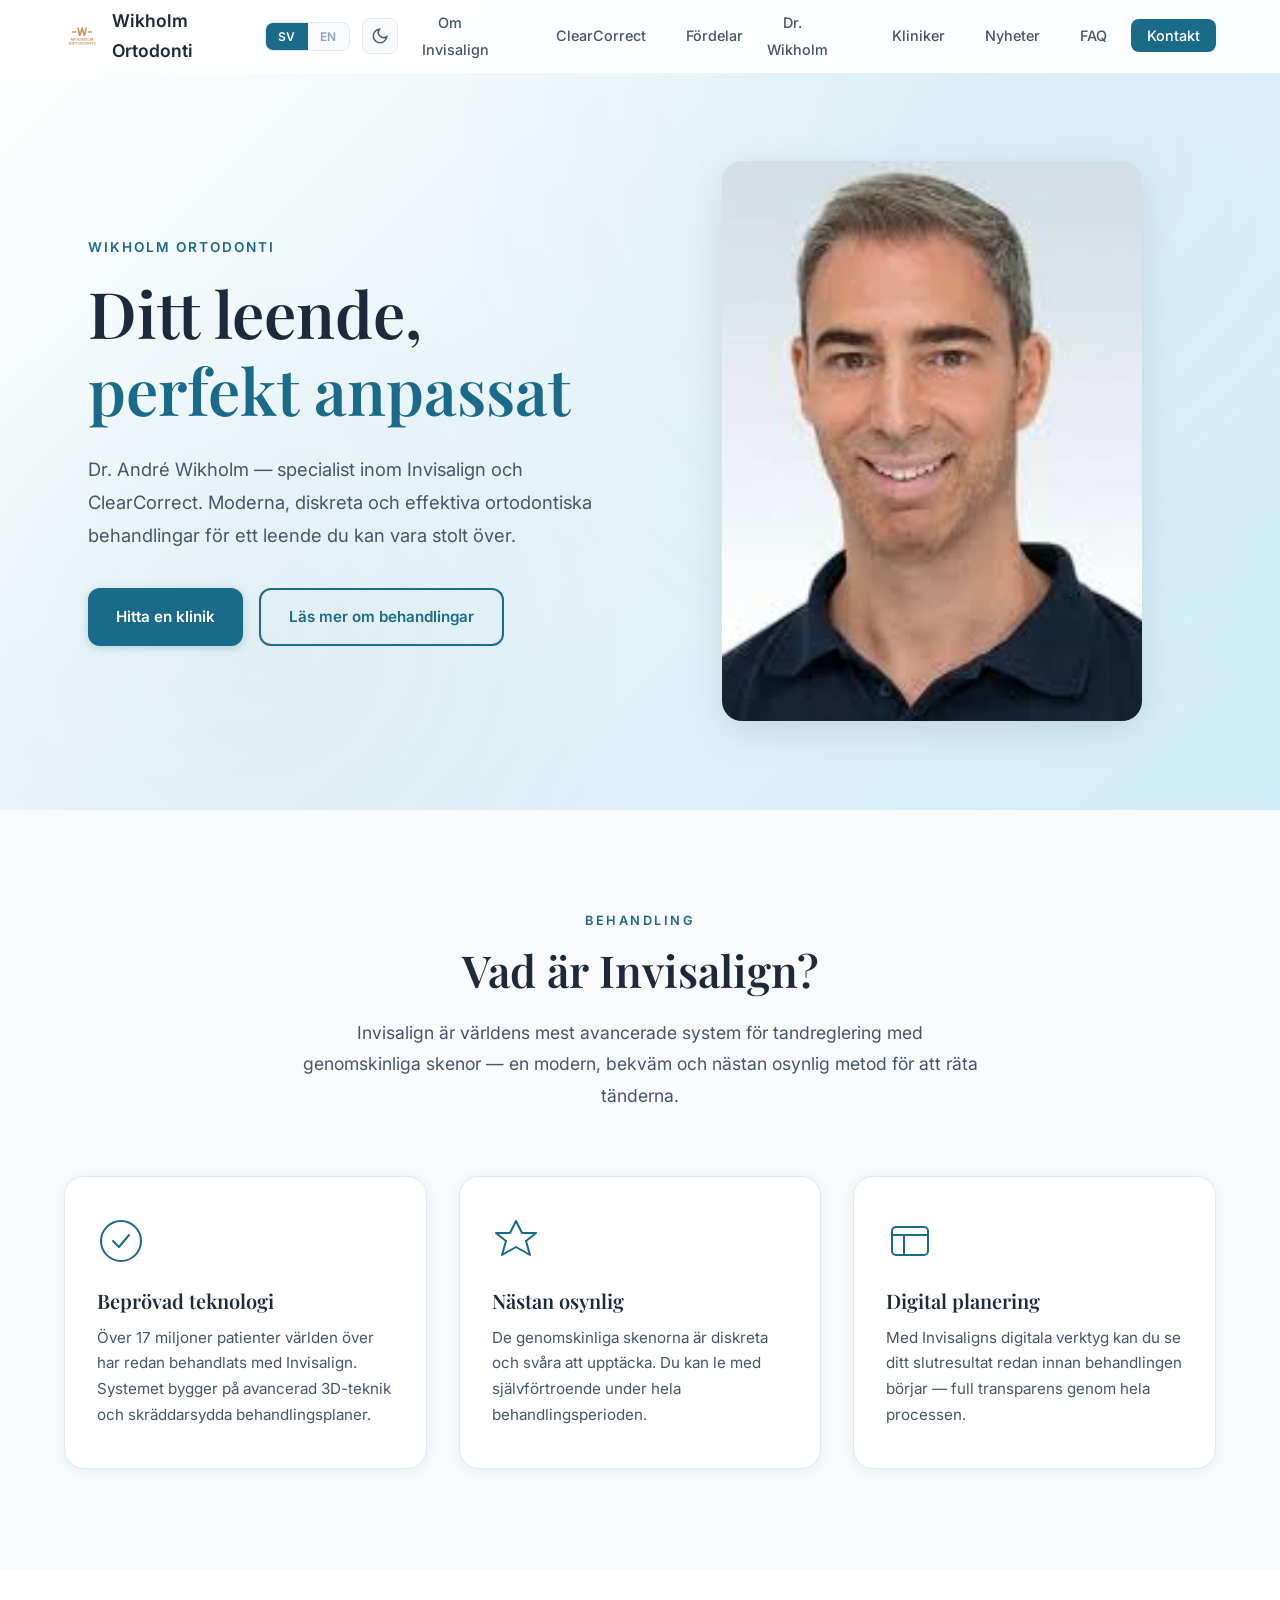
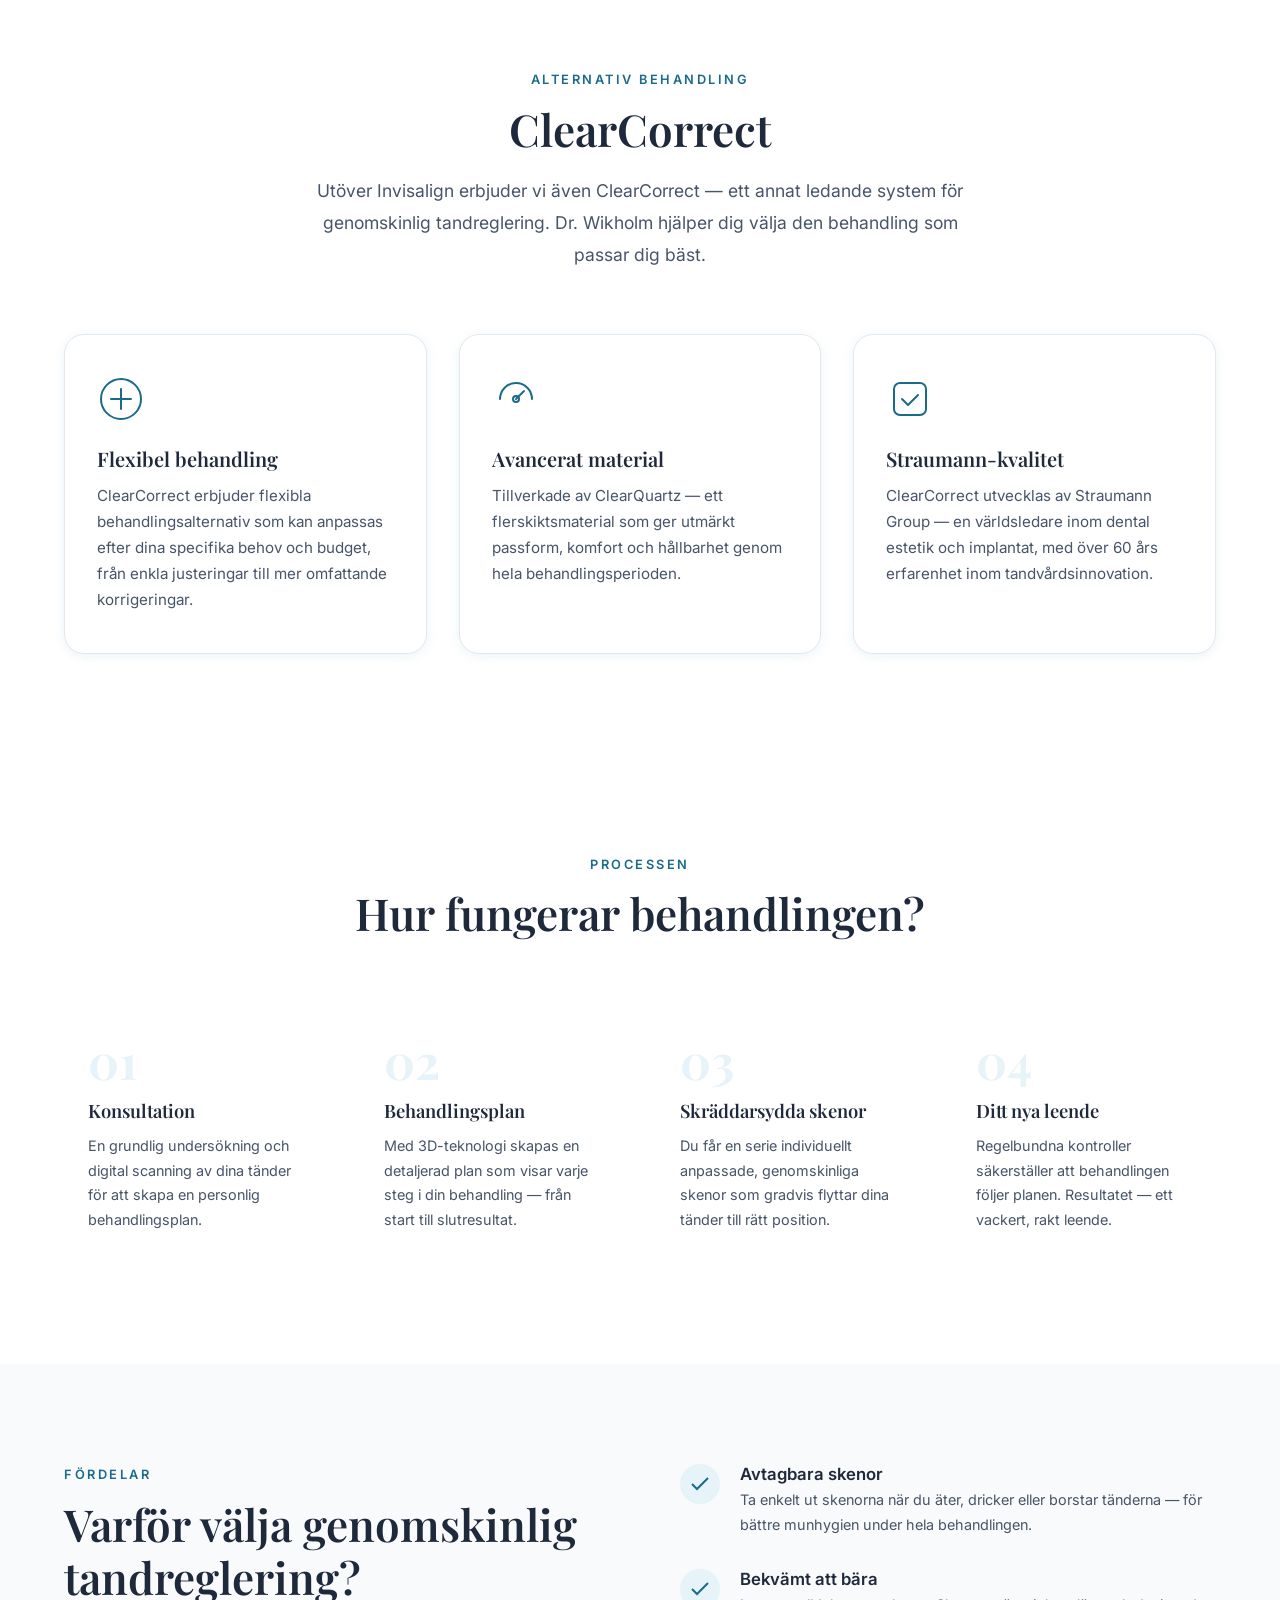
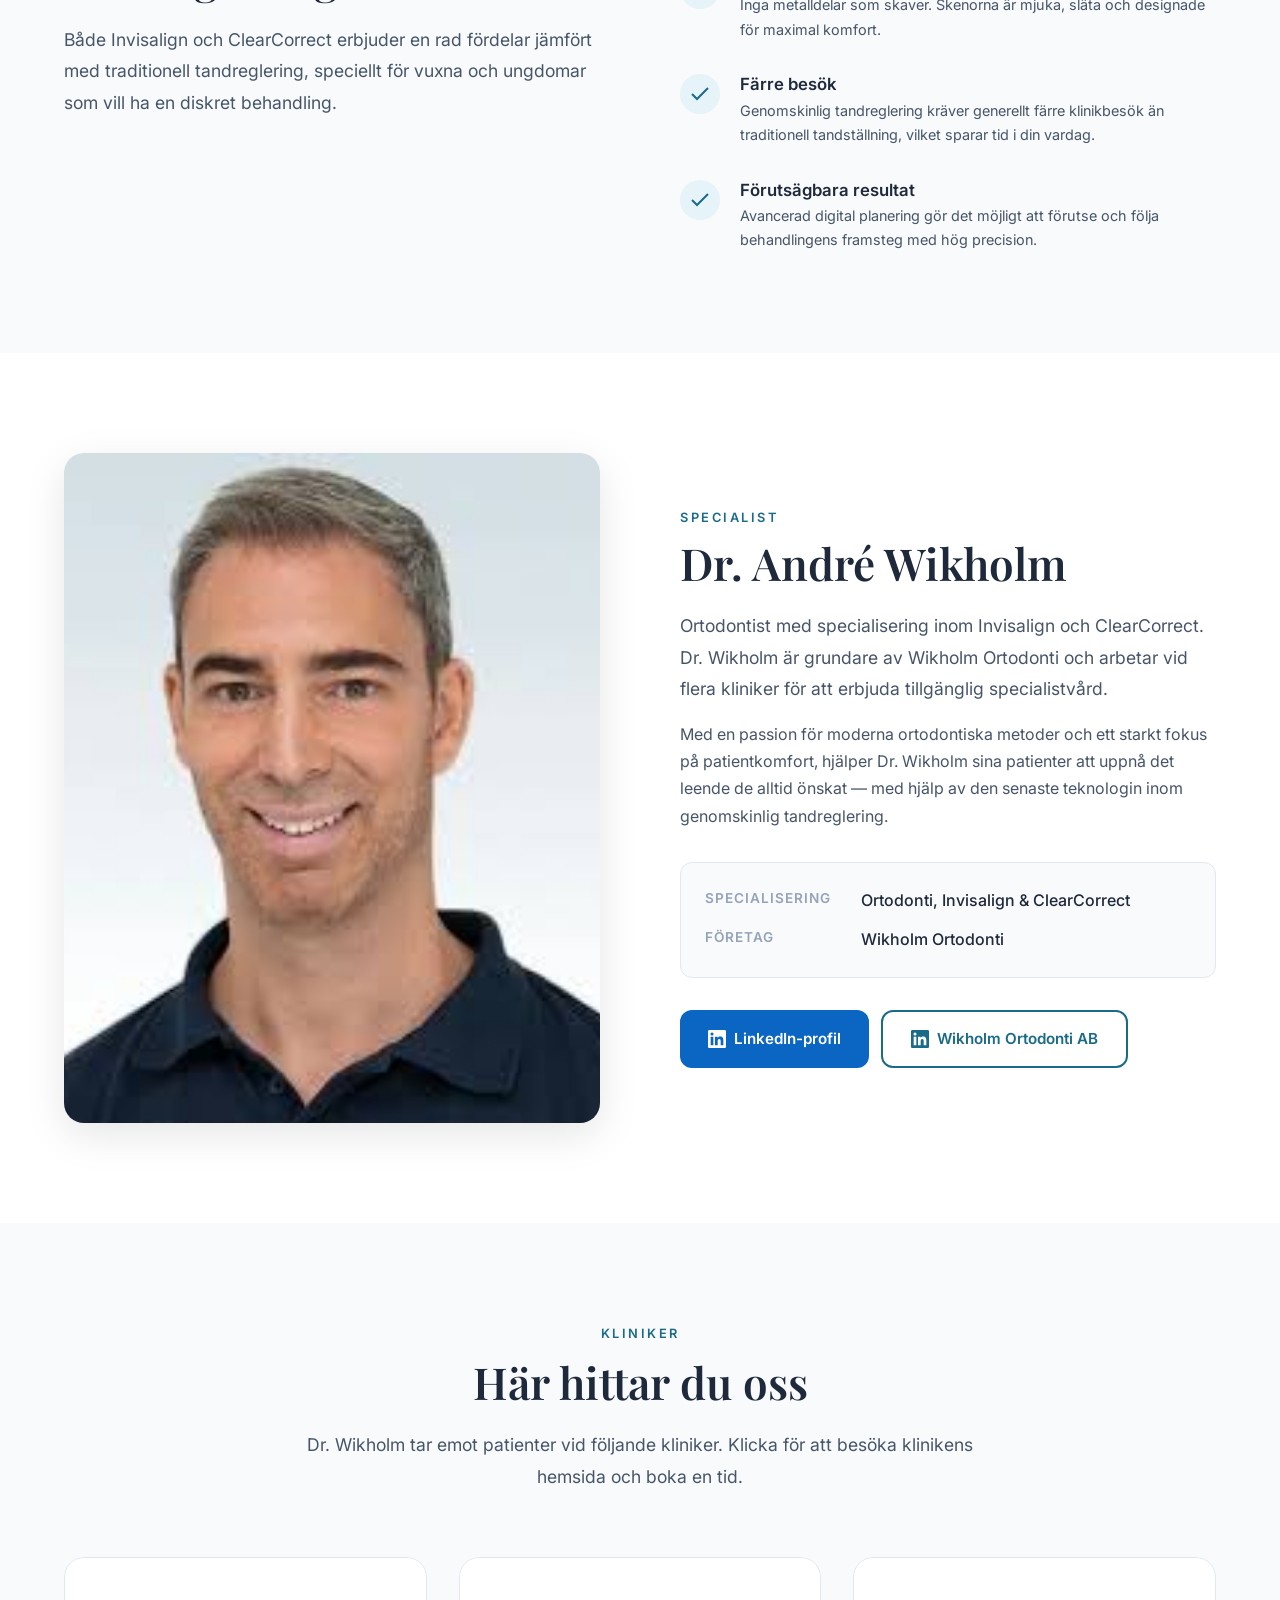
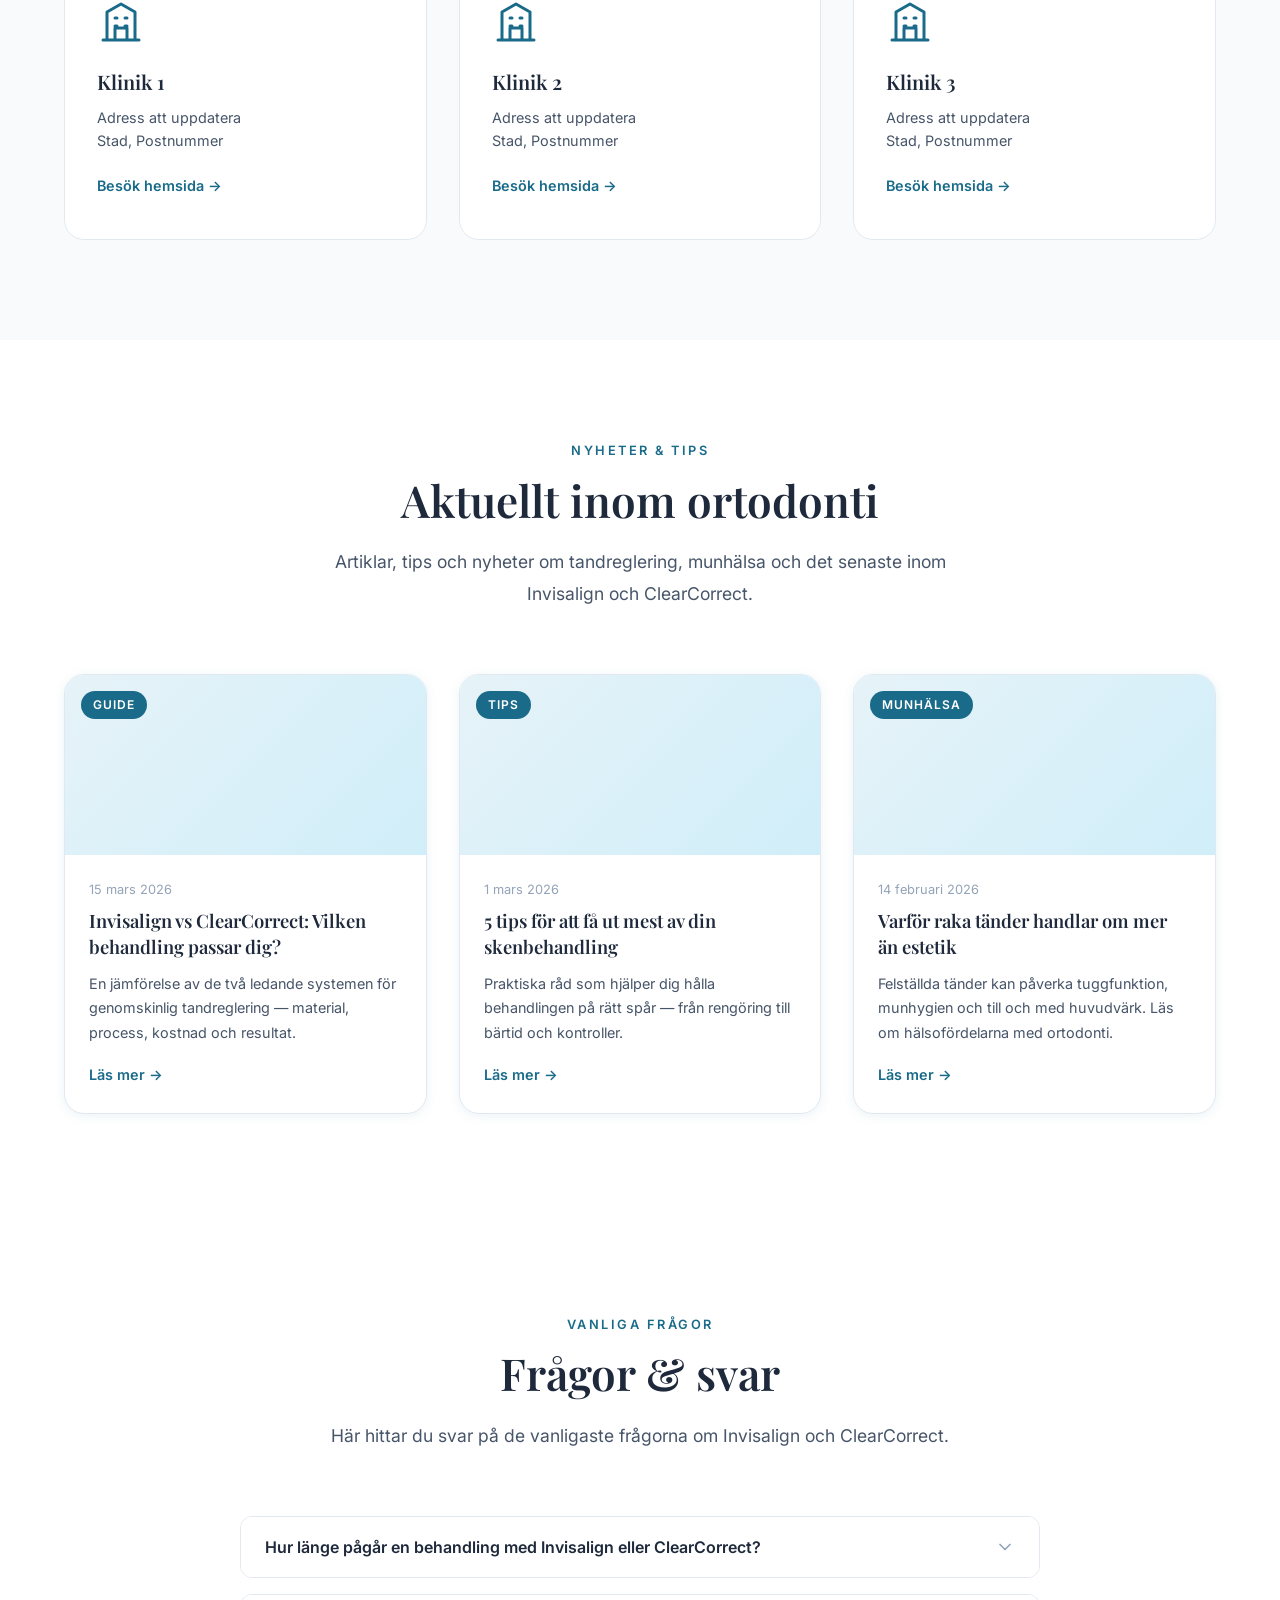
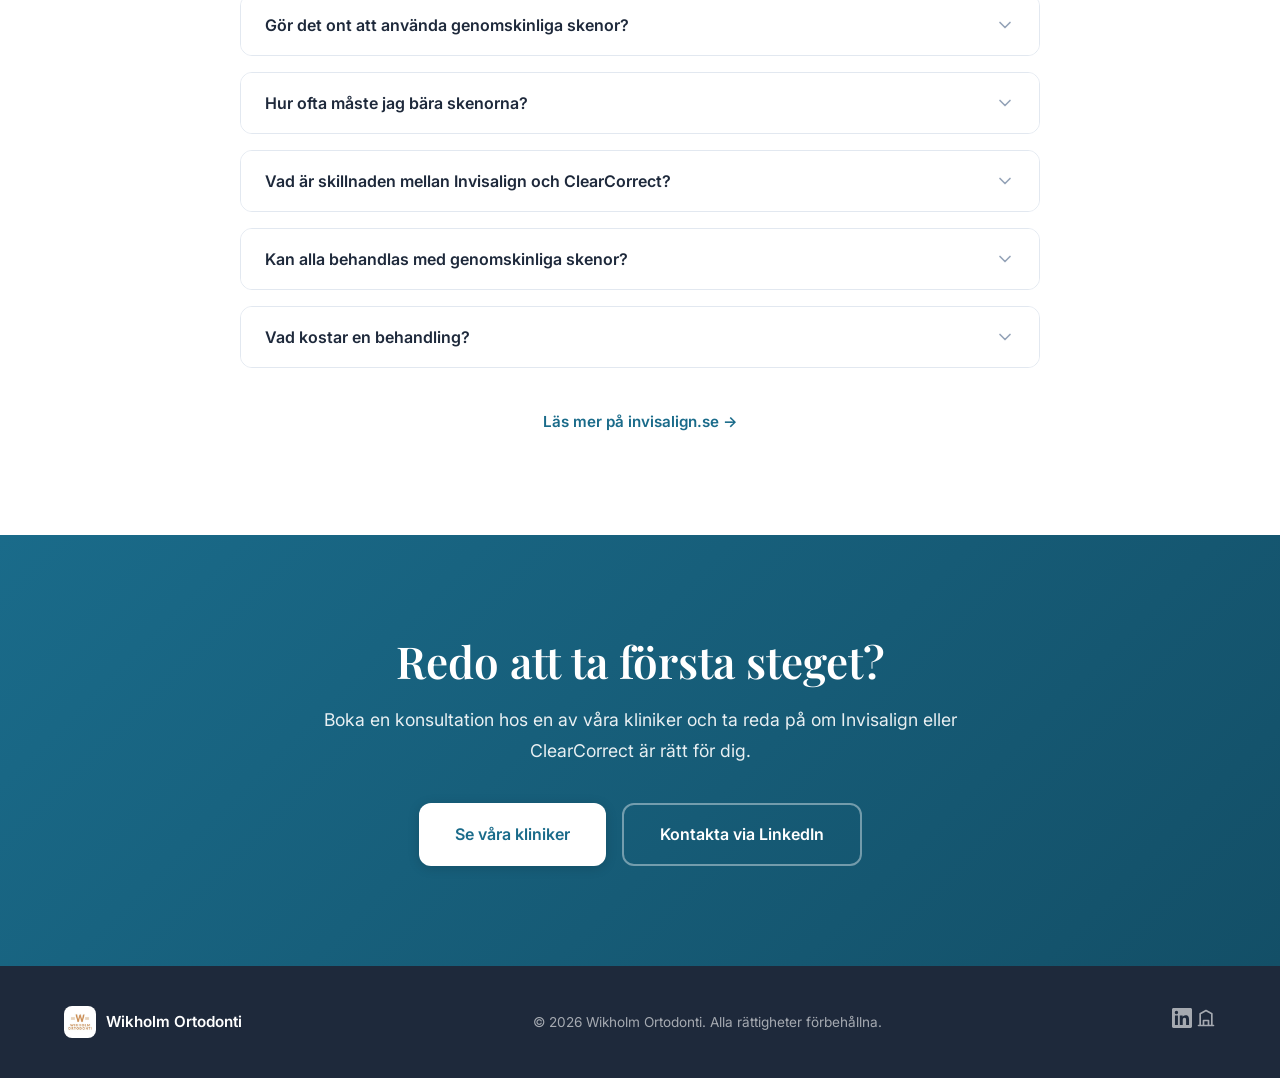
==== commit 20a92301: "Add blog section, Dr. Wikholm portrait, and README - Replace photo placeholders with images/andre.jp" ====
--- a/index.html
+++ b/index.html
@@ -45,6 +45,7 @@
                 <li><a href="#benefits" data-i18n="navBenefits">Fördelar</a></li>
                 <li><a href="#doctor" data-i18n="navDoctor">Dr. Wikholm</a></li>
                 <li><a href="#clinics" data-i18n="navClinics">Kliniker</a></li>
+                <li><a href="#blog" data-i18n="navBlog">Nyheter</a></li>
                 <li><a href="#faq" data-i18n="navFaq">FAQ</a></li>
                 <li><a href="#contact" class="nav-cta" data-i18n="navContact">Kontakt</a></li>
             </ul>
@@ -65,16 +66,7 @@
                 </div>
             </div>
             <div class="hero-image">
-                <div class="hero-image-placeholder">
-                    <div class="placeholder-icon">
-                        <svg viewBox="0 0 80 80" fill="none" xmlns="http://www.w3.org/2000/svg">
-                            <circle cx="40" cy="40" r="38" stroke="currentColor" stroke-width="2" opacity="0.3"/>
-                            <path d="M28 52c0-6.627 5.373-12 12-12s12 5.373 12 12" stroke="currentColor" stroke-width="2" stroke-linecap="round" opacity="0.3"/>
-                            <circle cx="40" cy="30" r="8" stroke="currentColor" stroke-width="2" opacity="0.3"/>
-                        </svg>
-                    </div>
-                    <span data-i18n="photoPlaceholder">Foto</span>
-                </div>
+                <img src="images/andre.jpg" alt="Dr. André Wikholm" class="hero-portrait">
             </div>
         </div>
     </header>
@@ -261,16 +253,7 @@
         <div class="container">
             <div class="doctor-layout">
                 <div class="doctor-image">
-                    <div class="doctor-image-placeholder">
-                        <div class="placeholder-icon">
-                            <svg viewBox="0 0 80 80" fill="none" xmlns="http://www.w3.org/2000/svg">
-                                <circle cx="40" cy="40" r="38" stroke="currentColor" stroke-width="2" opacity="0.3"/>
-                                <path d="M28 52c0-6.627 5.373-12 12-12s12 5.373 12 12" stroke="currentColor" stroke-width="2" stroke-linecap="round" opacity="0.3"/>
-                                <circle cx="40" cy="30" r="8" stroke="currentColor" stroke-width="2" opacity="0.3"/>
-                            </svg>
-                        </div>
-                        <span data-i18n="doctorPhotoPlaceholder">Foto — Dr. Wikholm</span>
-                    </div>
+                    <img src="images/andre.jpg" alt="Dr. André Wikholm" class="doctor-portrait">
                 </div>
                 <div class="doctor-text">
                     <p class="section-eyebrow" data-i18n="doctorEyebrow">Specialist</p>
@@ -354,6 +337,52 @@
                         <span class="clinic-link"><span data-i18n="clinicLink">Besök hemsida</span> &rarr;</span>
                     </div>
                 </a>
+            </div>
+        </div>
+    </section>
+
+    <!-- Blog / News Section -->
+    <section class="section section-blog" id="blog">
+        <div class="container">
+            <div class="section-header">
+                <p class="section-eyebrow" data-i18n="blogEyebrow">Nyheter & tips</p>
+                <h2 data-i18n="blogTitle">Aktuellt inom ortodonti</h2>
+                <p class="section-intro" data-i18n="blogIntro">Artiklar, tips och nyheter om tandreglering, munhälsa och det senaste inom Invisalign och ClearCorrect.</p>
+            </div>
+            <div class="blog-grid">
+                <article class="blog-card">
+                    <div class="blog-card-image">
+                        <div class="blog-card-category" data-i18n="blogCatGuide">Guide</div>
+                    </div>
+                    <div class="blog-card-body">
+                        <time class="blog-card-date" datetime="2026-03-15" data-i18n="blog1Date">15 mars 2026</time>
+                        <h3 data-i18n="blog1Title">Invisalign vs ClearCorrect: Vilken behandling passar dig?</h3>
+                        <p data-i18n="blog1Excerpt">En jämförelse av de två ledande systemen för genomskinlig tandreglering — material, process, kostnad och resultat.</p>
+                        <span class="blog-card-link" data-i18n="blogReadMore">Läs mer &rarr;</span>
+                    </div>
+                </article>
+                <article class="blog-card">
+                    <div class="blog-card-image">
+                        <div class="blog-card-category" data-i18n="blogCatTips">Tips</div>
+                    </div>
+                    <div class="blog-card-body">
+                        <time class="blog-card-date" datetime="2026-03-01" data-i18n="blog2Date">1 mars 2026</time>
+                        <h3 data-i18n="blog2Title">5 tips för att få ut mest av din skenbehandling</h3>
+                        <p data-i18n="blog2Excerpt">Praktiska råd som hjälper dig hålla behandlingen på rätt spår — från rengöring till bärtid och kontroller.</p>
+                        <span class="blog-card-link" data-i18n="blogReadMore">Läs mer &rarr;</span>
+                    </div>
+                </article>
+                <article class="blog-card">
+                    <div class="blog-card-image">
+                        <div class="blog-card-category" data-i18n="blogCatHealth">Munhälsa</div>
+                    </div>
+                    <div class="blog-card-body">
+                        <time class="blog-card-date" datetime="2026-02-14" data-i18n="blog3Date">14 februari 2026</time>
+                        <h3 data-i18n="blog3Title">Varför raka tänder handlar om mer än estetik</h3>
+                        <p data-i18n="blog3Excerpt">Felställda tänder kan påverka tuggfunktion, munhygien och till och med huvudvärk. Läs om hälsofördelarna med ortodonti.</p>
+                        <span class="blog-card-link" data-i18n="blogReadMore">Läs mer &rarr;</span>
+                    </div>
+                </article>
             </div>
         </div>
     </section>
--- a/styles.css
+++ b/styles.css
@@ -396,28 +396,23 @@
     align-items: center;
 }
 
-.hero-image-placeholder,
-.doctor-image-placeholder {
+.hero-portrait {
     width: 100%;
     max-width: 420px;
     aspect-ratio: 3/4;
-    background: var(--placeholder-bg);
-    border: 2px dashed var(--color-border);
+    object-fit: cover;
+    object-position: center top;
     border-radius: var(--radius-lg);
-    display: flex;
-    flex-direction: column;
-    align-items: center;
-    justify-content: center;
-    gap: 16px;
-    color: var(--color-text-light);
-    font-size: 0.9rem;
-    backdrop-filter: blur(8px);
-}
-
-.placeholder-icon {
-    width: 80px;
-    height: 80px;
-    color: var(--color-text-light);
+    box-shadow: var(--shadow-lg);
+}
+
+.doctor-portrait {
+    width: 100%;
+    aspect-ratio: 4/5;
+    object-fit: cover;
+    object-position: center top;
+    border-radius: var(--radius-lg);
+    box-shadow: var(--shadow-lg);
 }
 
 /* --- Sections --- */
@@ -724,6 +719,94 @@
 }
 
 .clinic-card:hover .clinic-link {
+    color: var(--color-primary-dark);
+}
+
+/* --- Blog / News Section --- */
+.section-blog {
+    background: var(--color-bg);
+}
+
+.blog-grid {
+    display: grid;
+    grid-template-columns: repeat(3, 1fr);
+    gap: 32px;
+}
+
+.blog-card {
+    border-radius: var(--radius-lg);
+    overflow: hidden;
+    background: var(--color-bg-card);
+    border: 1px solid var(--color-border);
+    box-shadow: var(--shadow-card);
+    transition: var(--transition);
+    cursor: pointer;
+}
+
+.blog-card:hover {
+    transform: translateY(-4px);
+    box-shadow: var(--shadow-lg);
+}
+
+.blog-card-image {
+    position: relative;
+    width: 100%;
+    height: 180px;
+    background: linear-gradient(135deg, var(--color-primary-light) 0%, var(--color-accent-light) 100%);
+    overflow: hidden;
+}
+
+[data-theme="dark"] .blog-card-image {
+    background: linear-gradient(135deg, #1a2e38 0%, #1a2830 100%);
+}
+
+.blog-card-category {
+    position: absolute;
+    top: 16px;
+    left: 16px;
+    padding: 4px 12px;
+    background: var(--color-primary);
+    color: white;
+    font-size: 0.75rem;
+    font-weight: 600;
+    text-transform: uppercase;
+    letter-spacing: 1px;
+    border-radius: 20px;
+}
+
+.blog-card-body {
+    padding: 24px;
+}
+
+.blog-card-date {
+    display: block;
+    font-size: 0.8rem;
+    color: var(--color-text-light);
+    margin-bottom: 8px;
+}
+
+.blog-card-body h3 {
+    font-size: 1.15rem;
+    margin-bottom: 12px;
+    line-height: 1.4;
+    color: var(--color-text);
+}
+
+.blog-card-body p {
+    font-size: 0.9rem;
+    color: var(--color-text-secondary);
+    line-height: 1.7;
+    margin-bottom: 16px;
+}
+
+.blog-card-link {
+    font-size: 0.9rem;
+    font-weight: 600;
+    color: var(--color-primary);
+    transition: var(--transition);
+}
+
+.blog-card:hover .blog-card-link {
     color: var(--color-primary-dark);
 }
 
@@ -1017,7 +1100,8 @@
         margin: 0 auto;
     }
 
-    .clinics-grid {
+    .clinics-grid,
+    .blog-grid {
         grid-template-columns: 1fr 1fr;
     }
 }
@@ -1060,7 +1144,8 @@
 
     .about-grid,
     .process-steps,
-    .clinics-grid {
+    .clinics-grid,
+    .blog-grid {
         grid-template-columns: 1fr;
     }
 
@@ -1079,7 +1164,8 @@
     .about-card,
     .process-step,
     .benefit-item,
-    .clinic-card {
+    .clinic-card,
+    .blog-card {
         opacity: 0;
         transform: translateY(24px);
         transition: opacity 0.6s ease, transform 0.6s ease;
@@ -1088,7 +1174,8 @@
     .about-card.visible,
     .process-step.visible,
     .benefit-item.visible,
-    .clinic-card.visible {
+    .clinic-card.visible,
+    .blog-card.visible {
         opacity: 1;
         transform: translateY(0);
     }
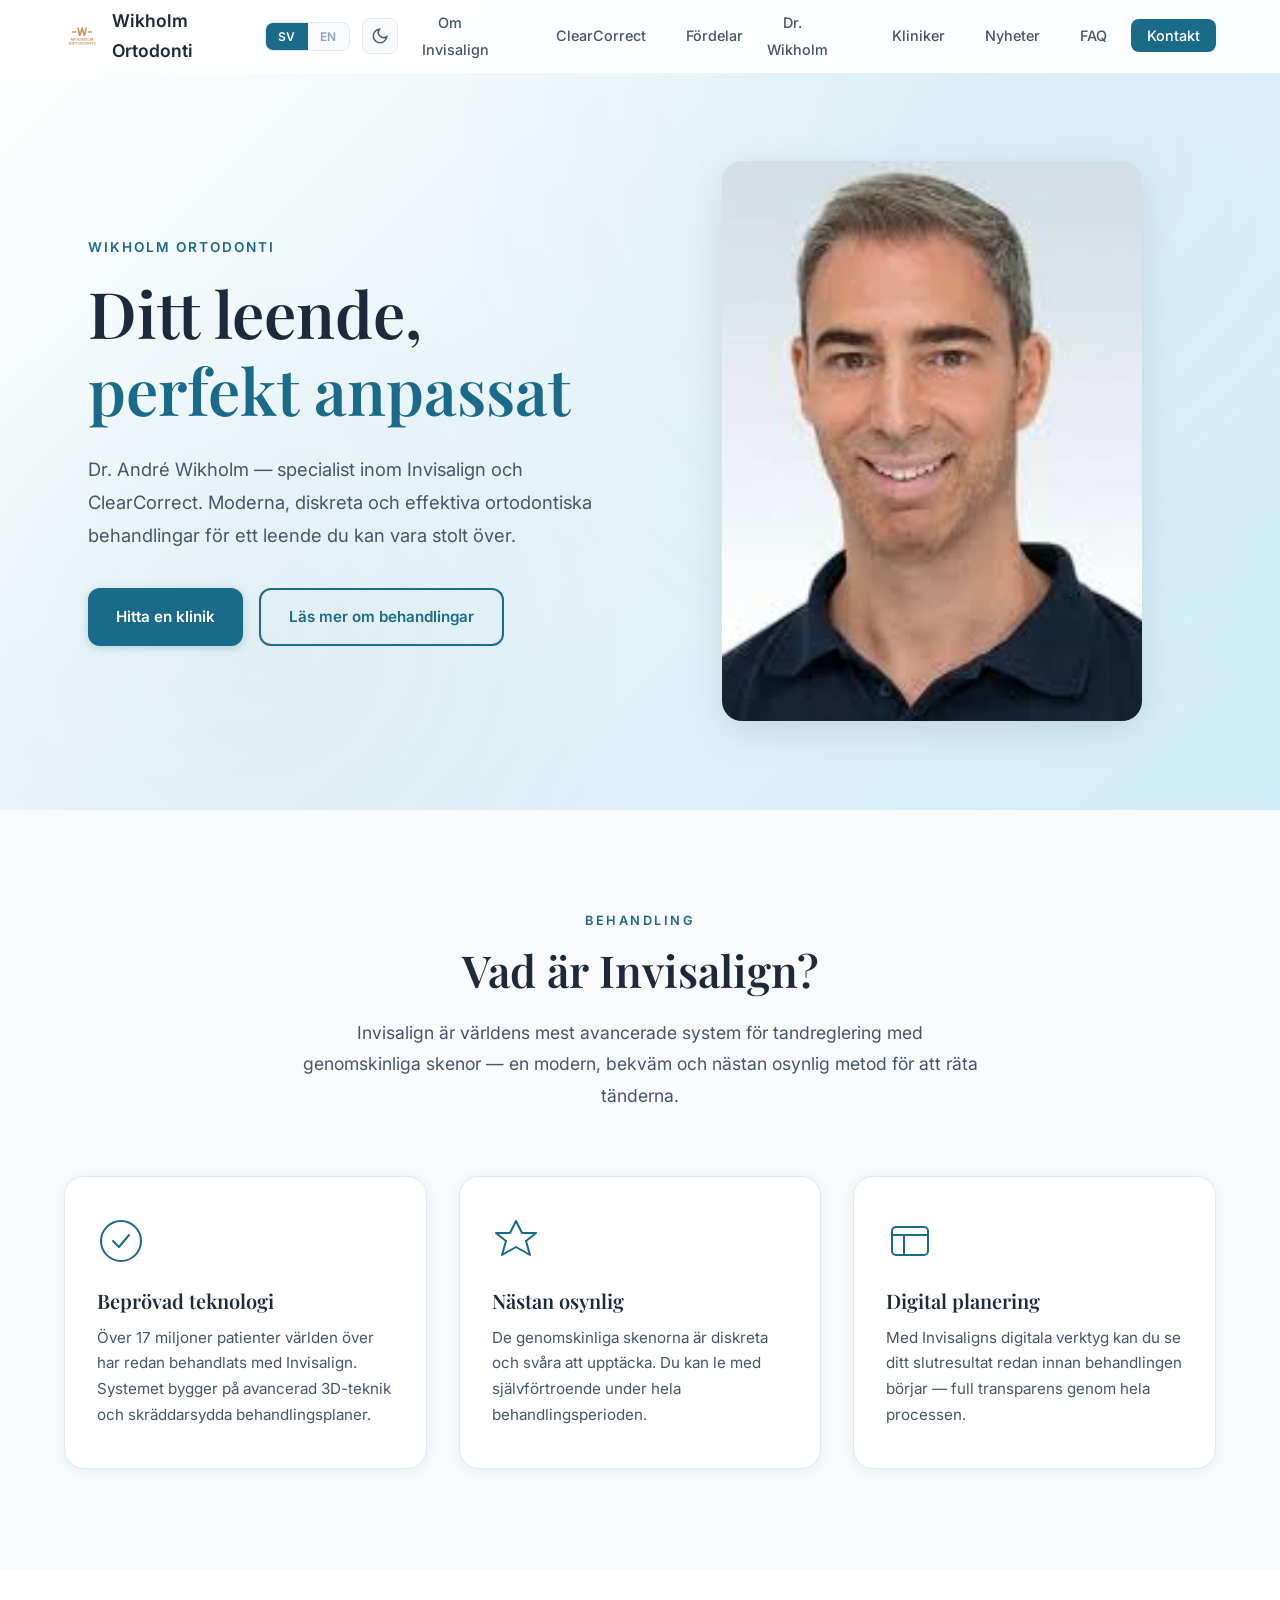
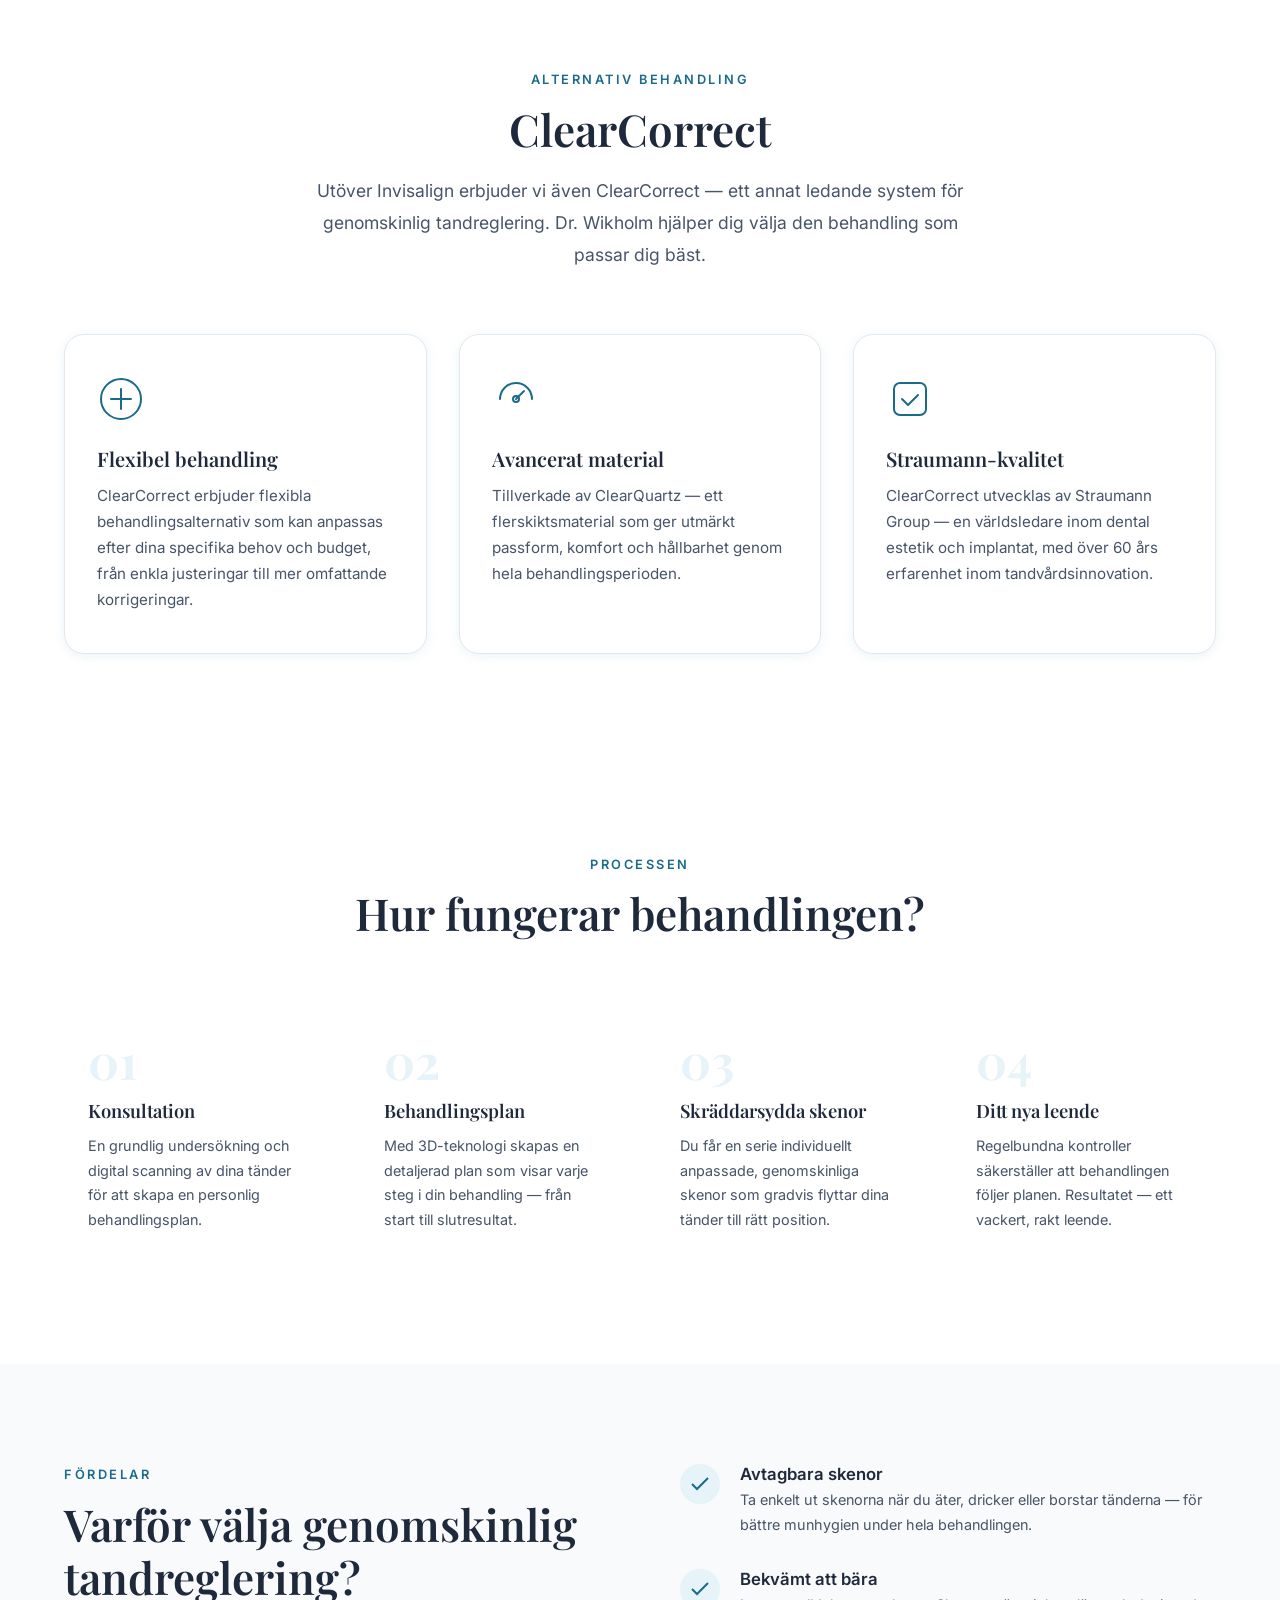
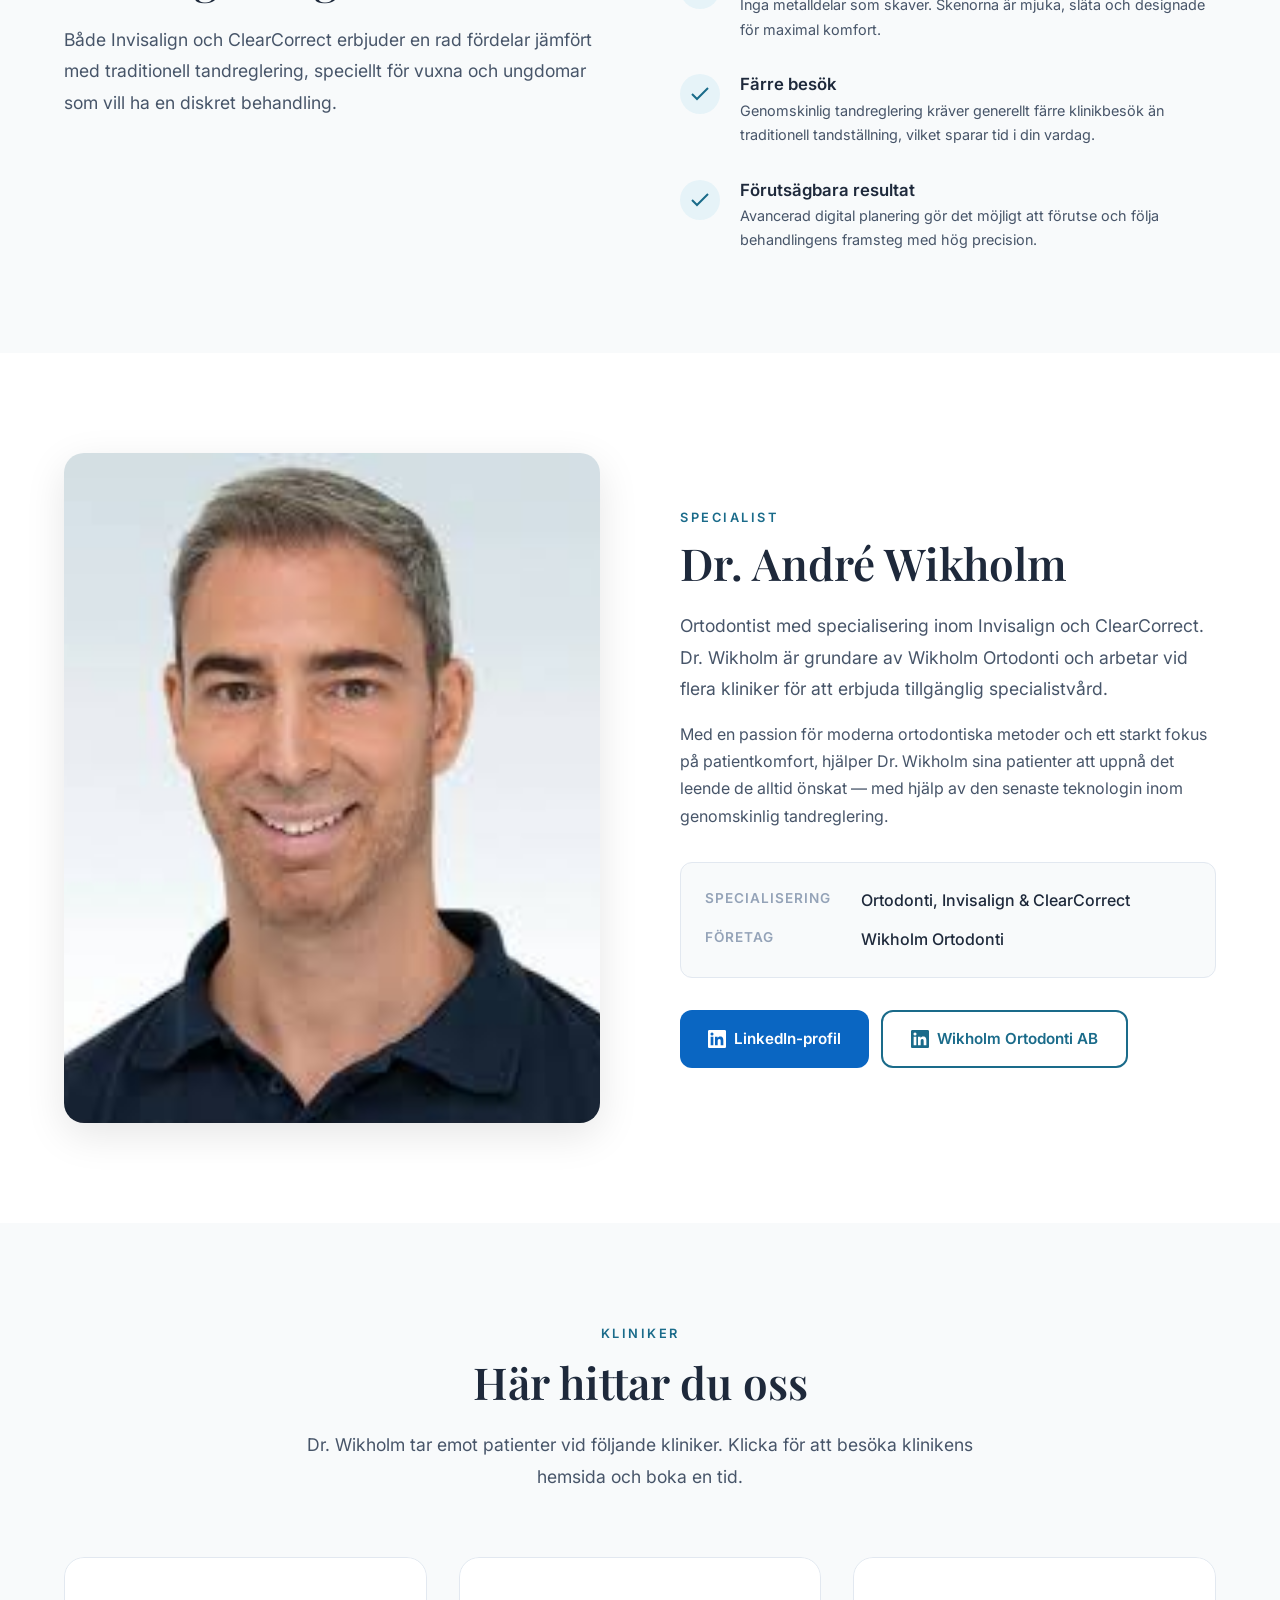
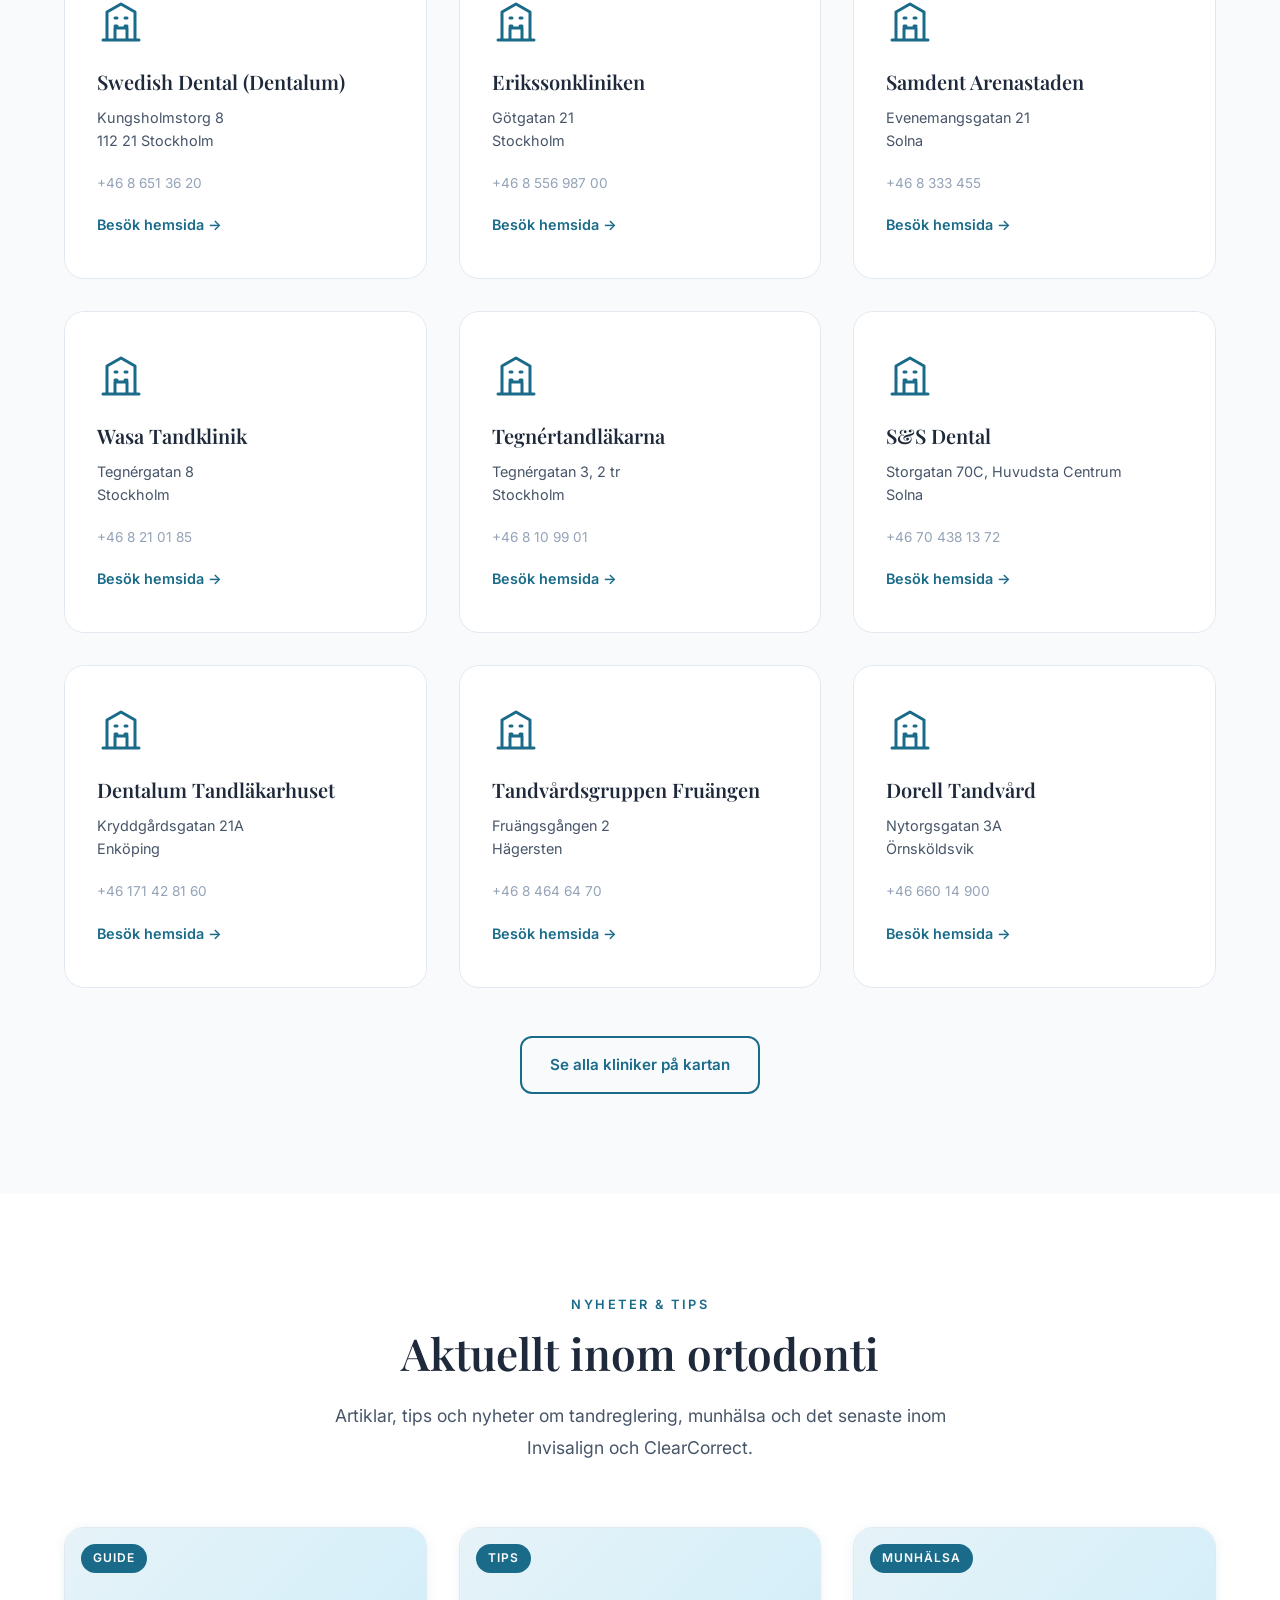
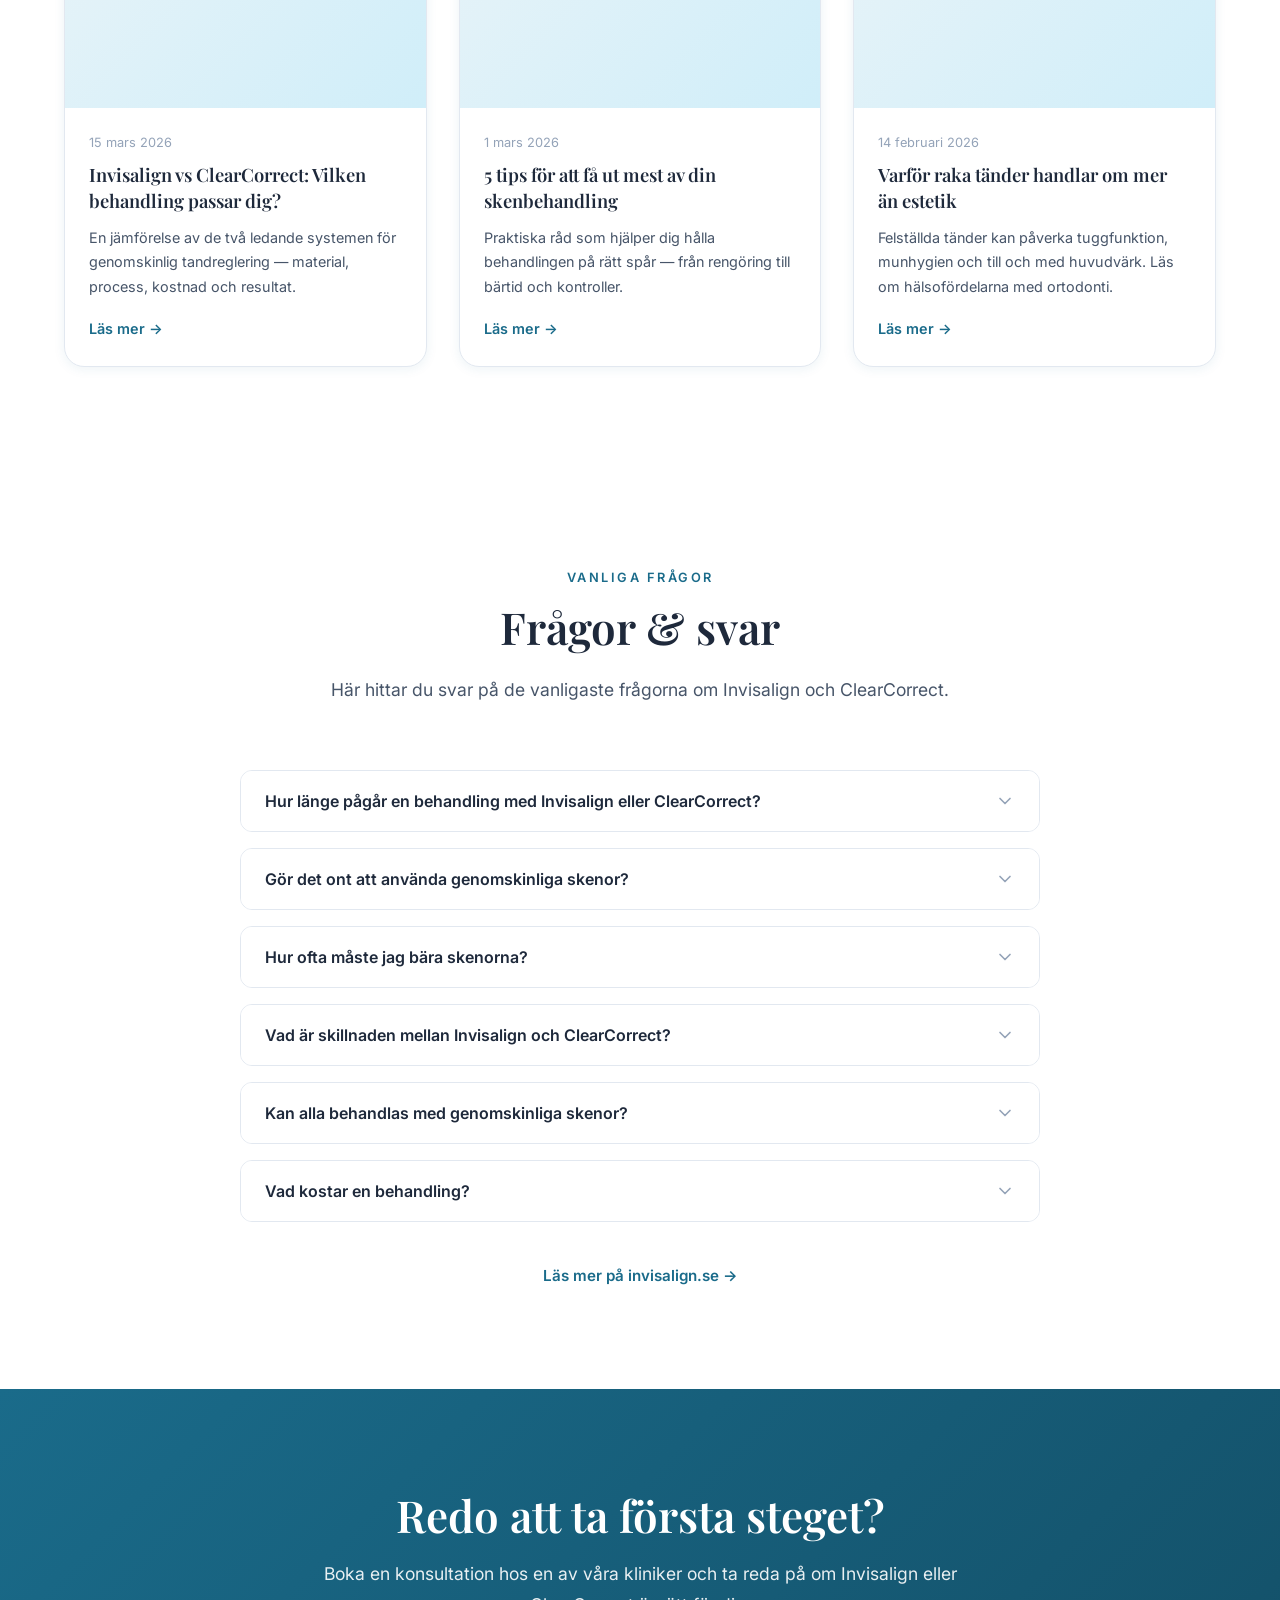
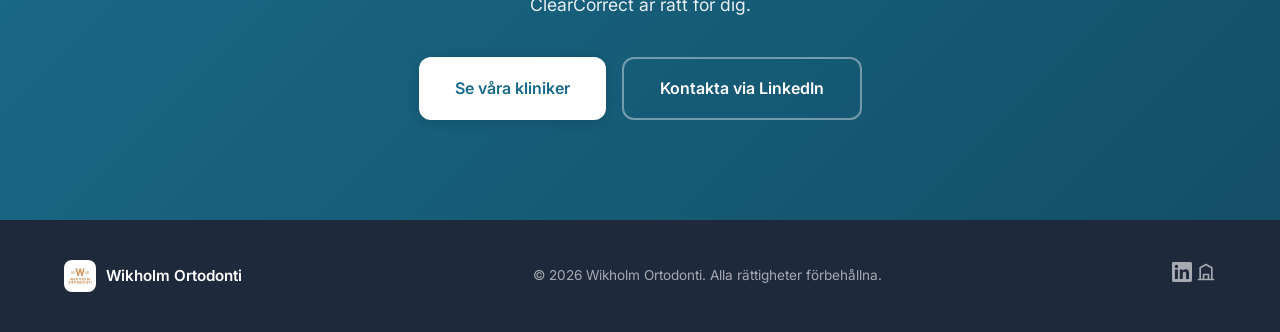
==== commit e38805d4: "Add interactive clinic map and replace placeholders with real data - Add map.html with Leaflet.js in" ====
--- a/index.html
+++ b/index.html
@@ -121,7 +121,7 @@
                 <h2 data-i18n="ccTitle">ClearCorrect</h2>
                 <p class="section-intro" data-i18n="ccIntro">Utöver Invisalign erbjuder vi även ClearCorrect — ett annat ledande system för genomskinlig tandreglering. Dr. Wikholm hjälper dig välja den behandling som passar dig bäst.</p>
             </div>
-            <div class="about-grid cc-grid">
+            <div class="about-grid">
                 <div class="about-card">
                     <div class="about-card-icon">
                         <svg viewBox="0 0 48 48" fill="none" xmlns="http://www.w3.org/2000/svg">
@@ -298,44 +298,140 @@
                 <p class="section-intro" data-i18n="clinicsIntro">Dr. Wikholm tar emot patienter vid följande kliniker. Klicka för att besöka klinikens hemsida och boka en tid.</p>
             </div>
             <div class="clinics-grid">
-                <a href="#" class="clinic-card" target="_blank" rel="noopener noreferrer">
-                    <div class="clinic-card-inner">
-                        <div class="clinic-icon">
-                            <svg viewBox="0 0 24 24" fill="none" stroke="currentColor" stroke-width="1.5">
-                                <path d="M3 21h18M5 21V7l7-4 7 4v14M9 21v-6h6v6" stroke-linecap="round" stroke-linejoin="round"/>
-                                <path d="M9 10h1M14 10h1M9 14h1M14 14h1" stroke-linecap="round"/>
-                            </svg>
-                        </div>
-                        <h3 data-i18n="clinic1Name">Klinik 1</h3>
-                        <p class="clinic-address" data-i18n="clinic1Address">Adress att uppdatera<br>Stad, Postnummer</p>
-                        <span class="clinic-link"><span data-i18n="clinicLink">Besök hemsida</span> &rarr;</span>
-                    </div>
-                </a>
-                <a href="#" class="clinic-card" target="_blank" rel="noopener noreferrer">
-                    <div class="clinic-card-inner">
-                        <div class="clinic-icon">
-                            <svg viewBox="0 0 24 24" fill="none" stroke="currentColor" stroke-width="1.5">
-                                <path d="M3 21h18M5 21V7l7-4 7 4v14M9 21v-6h6v6" stroke-linecap="round" stroke-linejoin="round"/>
-                                <path d="M9 10h1M14 10h1M9 14h1M14 14h1" stroke-linecap="round"/>
-                            </svg>
-                        </div>
-                        <h3 data-i18n="clinic2Name">Klinik 2</h3>
-                        <p class="clinic-address" data-i18n="clinic2Address">Adress att uppdatera<br>Stad, Postnummer</p>
-                        <span class="clinic-link"><span data-i18n="clinicLink">Besök hemsida</span> &rarr;</span>
-                    </div>
-                </a>
-                <a href="#" class="clinic-card" target="_blank" rel="noopener noreferrer">
-                    <div class="clinic-card-inner">
-                        <div class="clinic-icon">
-                            <svg viewBox="0 0 24 24" fill="none" stroke="currentColor" stroke-width="1.5">
-                                <path d="M3 21h18M5 21V7l7-4 7 4v14M9 21v-6h6v6" stroke-linecap="round" stroke-linejoin="round"/>
-                                <path d="M9 10h1M14 10h1M9 14h1M14 14h1" stroke-linecap="round"/>
-                            </svg>
-                        </div>
-                        <h3 data-i18n="clinic3Name">Klinik 3</h3>
-                        <p class="clinic-address" data-i18n="clinic3Address">Adress att uppdatera<br>Stad, Postnummer</p>
-                        <span class="clinic-link"><span data-i18n="clinicLink">Besök hemsida</span> &rarr;</span>
-                    </div>
+                <a href="https://swedishdental.com" class="clinic-card" target="_blank" rel="noopener noreferrer">
+                    <div class="clinic-card-inner">
+                        <div class="clinic-icon">
+                            <svg viewBox="0 0 24 24" fill="none" stroke="currentColor" stroke-width="1.5">
+                                <path d="M3 21h18M5 21V7l7-4 7 4v14M9 21v-6h6v6" stroke-linecap="round" stroke-linejoin="round"/>
+                                <path d="M9 10h1M14 10h1M9 14h1M14 14h1" stroke-linecap="round"/>
+                            </svg>
+                        </div>
+                        <h3>Swedish Dental (Dentalum)</h3>
+                        <p class="clinic-address">Kungsholmstorg 8<br>112 21 Stockholm</p>
+                        <p class="clinic-phone">+46 8 651 36 20</p>
+                        <span class="clinic-link"><span data-i18n="clinicLink">Besök hemsida</span> &rarr;</span>
+                    </div>
+                </a>
+                <a href="https://erikssonkliniken.se" class="clinic-card" target="_blank" rel="noopener noreferrer">
+                    <div class="clinic-card-inner">
+                        <div class="clinic-icon">
+                            <svg viewBox="0 0 24 24" fill="none" stroke="currentColor" stroke-width="1.5">
+                                <path d="M3 21h18M5 21V7l7-4 7 4v14M9 21v-6h6v6" stroke-linecap="round" stroke-linejoin="round"/>
+                                <path d="M9 10h1M14 10h1M9 14h1M14 14h1" stroke-linecap="round"/>
+                            </svg>
+                        </div>
+                        <h3>Erikssonkliniken</h3>
+                        <p class="clinic-address">Götgatan 21<br>Stockholm</p>
+                        <p class="clinic-phone">+46 8 556 987 00</p>
+                        <span class="clinic-link"><span data-i18n="clinicLink">Besök hemsida</span> &rarr;</span>
+                    </div>
+                </a>
+                <a href="https://samdent.se" class="clinic-card" target="_blank" rel="noopener noreferrer">
+                    <div class="clinic-card-inner">
+                        <div class="clinic-icon">
+                            <svg viewBox="0 0 24 24" fill="none" stroke="currentColor" stroke-width="1.5">
+                                <path d="M3 21h18M5 21V7l7-4 7 4v14M9 21v-6h6v6" stroke-linecap="round" stroke-linejoin="round"/>
+                                <path d="M9 10h1M14 10h1M9 14h1M14 14h1" stroke-linecap="round"/>
+                            </svg>
+                        </div>
+                        <h3>Samdent Arenastaden</h3>
+                        <p class="clinic-address">Evenemangsgatan 21<br>Solna</p>
+                        <p class="clinic-phone">+46 8 333 455</p>
+                        <span class="clinic-link"><span data-i18n="clinicLink">Besök hemsida</span> &rarr;</span>
+                    </div>
+                </a>
+                <a href="https://wasatandklinik.se" class="clinic-card" target="_blank" rel="noopener noreferrer">
+                    <div class="clinic-card-inner">
+                        <div class="clinic-icon">
+                            <svg viewBox="0 0 24 24" fill="none" stroke="currentColor" stroke-width="1.5">
+                                <path d="M3 21h18M5 21V7l7-4 7 4v14M9 21v-6h6v6" stroke-linecap="round" stroke-linejoin="round"/>
+                                <path d="M9 10h1M14 10h1M9 14h1M14 14h1" stroke-linecap="round"/>
+                            </svg>
+                        </div>
+                        <h3>Wasa Tandklinik</h3>
+                        <p class="clinic-address">Tegnérgatan 8<br>Stockholm</p>
+                        <p class="clinic-phone">+46 8 21 01 85</p>
+                        <span class="clinic-link"><span data-i18n="clinicLink">Besök hemsida</span> &rarr;</span>
+                    </div>
+                </a>
+                <a href="https://tegnertandlakarna.se" class="clinic-card" target="_blank" rel="noopener noreferrer">
+                    <div class="clinic-card-inner">
+                        <div class="clinic-icon">
+                            <svg viewBox="0 0 24 24" fill="none" stroke="currentColor" stroke-width="1.5">
+                                <path d="M3 21h18M5 21V7l7-4 7 4v14M9 21v-6h6v6" stroke-linecap="round" stroke-linejoin="round"/>
+                                <path d="M9 10h1M14 10h1M9 14h1M14 14h1" stroke-linecap="round"/>
+                            </svg>
+                        </div>
+                        <h3>Tegnértandläkarna</h3>
+                        <p class="clinic-address">Tegnérgatan 3, 2 tr<br>Stockholm</p>
+                        <p class="clinic-phone">+46 8 10 99 01</p>
+                        <span class="clinic-link"><span data-i18n="clinicLink">Besök hemsida</span> &rarr;</span>
+                    </div>
+                </a>
+                <a href="https://ssdental.se" class="clinic-card" target="_blank" rel="noopener noreferrer">
+                    <div class="clinic-card-inner">
+                        <div class="clinic-icon">
+                            <svg viewBox="0 0 24 24" fill="none" stroke="currentColor" stroke-width="1.5">
+                                <path d="M3 21h18M5 21V7l7-4 7 4v14M9 21v-6h6v6" stroke-linecap="round" stroke-linejoin="round"/>
+                                <path d="M9 10h1M14 10h1M9 14h1M14 14h1" stroke-linecap="round"/>
+                            </svg>
+                        </div>
+                        <h3>S&amp;S Dental</h3>
+                        <p class="clinic-address">Storgatan 70C, Huvudsta Centrum<br>Solna</p>
+                        <p class="clinic-phone">+46 70 438 13 72</p>
+                        <span class="clinic-link"><span data-i18n="clinicLink">Besök hemsida</span> &rarr;</span>
+                    </div>
+                </a>
+                <a href="https://dentalum.se" class="clinic-card" target="_blank" rel="noopener noreferrer">
+                    <div class="clinic-card-inner">
+                        <div class="clinic-icon">
+                            <svg viewBox="0 0 24 24" fill="none" stroke="currentColor" stroke-width="1.5">
+                                <path d="M3 21h18M5 21V7l7-4 7 4v14M9 21v-6h6v6" stroke-linecap="round" stroke-linejoin="round"/>
+                                <path d="M9 10h1M14 10h1M9 14h1M14 14h1" stroke-linecap="round"/>
+                            </svg>
+                        </div>
+                        <h3>Dentalum Tandläkarhuset</h3>
+                        <p class="clinic-address">Kryddgårdsgatan 21A<br>Enköping</p>
+                        <p class="clinic-phone">+46 171 42 81 60</p>
+                        <span class="clinic-link"><span data-i18n="clinicLink">Besök hemsida</span> &rarr;</span>
+                    </div>
+                </a>
+                <a href="https://tandvardsgruppen.se" class="clinic-card" target="_blank" rel="noopener noreferrer">
+                    <div class="clinic-card-inner">
+                        <div class="clinic-icon">
+                            <svg viewBox="0 0 24 24" fill="none" stroke="currentColor" stroke-width="1.5">
+                                <path d="M3 21h18M5 21V7l7-4 7 4v14M9 21v-6h6v6" stroke-linecap="round" stroke-linejoin="round"/>
+                                <path d="M9 10h1M14 10h1M9 14h1M14 14h1" stroke-linecap="round"/>
+                            </svg>
+                        </div>
+                        <h3>Tandvårdsgruppen Fruängen</h3>
+                        <p class="clinic-address">Fruängsgången 2<br>Hägersten</p>
+                        <p class="clinic-phone">+46 8 464 64 70</p>
+                        <span class="clinic-link"><span data-i18n="clinicLink">Besök hemsida</span> &rarr;</span>
+                    </div>
+                </a>
+                <a href="https://dorelltandvard.se" class="clinic-card" target="_blank" rel="noopener noreferrer">
+                    <div class="clinic-card-inner">
+                        <div class="clinic-icon">
+                            <svg viewBox="0 0 24 24" fill="none" stroke="currentColor" stroke-width="1.5">
+                                <path d="M3 21h18M5 21V7l7-4 7 4v14M9 21v-6h6v6" stroke-linecap="round" stroke-linejoin="round"/>
+                                <path d="M9 10h1M14 10h1M9 14h1M14 14h1" stroke-linecap="round"/>
+                            </svg>
+                        </div>
+                        <h3>Dorell Tandvård</h3>
+                        <p class="clinic-address">Nytorgsgatan 3A<br>Örnsköldsvik</p>
+                        <p class="clinic-phone">+46 660 14 900</p>
+                        <span class="clinic-link"><span data-i18n="clinicLink">Besök hemsida</span> &rarr;</span>
+                    </div>
+                </a>
+            </div>
+            <div class="clinics-map-link">
+                <a href="map.html" class="btn btn-outline" data-i18n="clinicsMapBtn">
+                    <svg viewBox="0 0 24 24" fill="none" stroke="currentColor" stroke-width="2" width="18" height="18">
+                        <path d="M21 10c0 7-9 13-9 13s-9-6-9-13a9 9 0 0118 0z" stroke-linecap="round" stroke-linejoin="round"/>
+                        <circle cx="12" cy="10" r="3"/>
+                    </svg>
+                    Se alla kliniker på kartan
                 </a>
             </div>
         </div>
--- a/styles.css
+++ b/styles.css
@@ -272,6 +272,19 @@
     background: var(--color-text);
     border-radius: 2px;
     transition: var(--transition);
+    transform-origin: center;
+}
+
+.nav-toggle.active span:nth-child(1) {
+    transform: translateY(7px) rotate(45deg);
+}
+
+.nav-toggle.active span:nth-child(2) {
+    opacity: 0;
+}
+
+.nav-toggle.active span:nth-child(3) {
+    transform: translateY(-7px) rotate(-45deg);
 }
 
 /* --- Buttons --- */
@@ -711,6 +724,12 @@
     line-height: 1.6;
 }
 
+.clinic-phone {
+    font-size: 0.85rem;
+    color: var(--color-text-light);
+    margin-bottom: 16px;
+}
+
 .clinic-link {
     font-size: 0.9rem;
     font-weight: 600;
@@ -720,6 +739,11 @@
 
 .clinic-card:hover .clinic-link {
     color: var(--color-primary-dark);
+}
+
+.clinics-map-link {
+    text-align: center;
+    margin-top: 48px;
 }
 
 /* --- Blog / News Section --- */
@@ -1052,6 +1076,7 @@
 }
 
 /* --- Responsive --- */
+/* --- Tablet (max 1024px) --- */
 @media (max-width: 1024px) {
     .hero-content {
         grid-template-columns: 1fr;
@@ -1091,13 +1116,26 @@
 
     .doctor-layout {
         grid-template-columns: 1fr;
-        gap: 48px;
+        gap: 40px;
+        text-align: center;
     }
 
     .doctor-image {
         order: -1;
-        max-width: 400px;
+        max-width: 320px;
         margin: 0 auto;
+    }
+
+    .doctor-text .section-eyebrow {
+        text-align: center;
+    }
+
+    .doctor-text h2 {
+        text-align: center;
+    }
+
+    .doctor-links {
+        justify-content: center;
     }
 
     .clinics-grid,
@@ -1106,13 +1144,14 @@
     }
 }
 
+/* --- Mobile (max 768px) --- */
 @media (max-width: 768px) {
     .nav-toggle {
         display: flex;
     }
 
     .nav-controls {
-        margin-right: 16px;
+        margin-right: 12px;
     }
 
     .nav-links {
@@ -1121,12 +1160,14 @@
         right: -100%;
         width: 280px;
         height: 100vh;
+        height: 100dvh;
         background: var(--color-bg);
         flex-direction: column;
         padding: 100px 32px 32px;
         box-shadow: var(--shadow-lg);
         transition: var(--transition);
         gap: 4px;
+        overflow-y: auto;
     }
 
     .nav-links.active {
@@ -1135,11 +1176,52 @@
 
     .nav-links a {
         width: 100%;
-        padding: 12px 16px;
+        padding: 14px 16px;
+        font-size: 1rem;
     }
 
     .section {
-        padding: 64px 0;
+        padding: 56px 0;
+    }
+
+    .section-header {
+        margin-bottom: 40px;
+    }
+
+    .section-header h2,
+    .benefits-text h2,
+    .doctor-text h2 {
+        font-size: 1.75rem;
+    }
+
+    .section-intro {
+        font-size: 1rem;
+    }
+
+    .hero {
+        min-height: auto;
+        padding-top: 100px;
+        padding-bottom: 40px;
+    }
+
+    .hero h1 {
+        font-size: 2.2rem;
+    }
+
+    .hero-subtitle {
+        font-size: 1rem;
+    }
+
+    .hero-actions {
+        flex-direction: column;
+        align-items: center;
+        gap: 12px;
+    }
+
+    .hero-actions .btn {
+        width: 100%;
+        max-width: 320px;
+        justify-content: center;
     }
 
     .about-grid,
@@ -1147,15 +1229,196 @@
     .clinics-grid,
     .blog-grid {
         grid-template-columns: 1fr;
-    }
-
-    .hero {
-        min-height: 80vh;
-    }
-
+        gap: 20px;
+    }
+
+    .about-card {
+        padding: 28px 24px;
+    }
+
+    .process-steps {
+        gap: 8px;
+    }
+
+    .process-step {
+        padding: 24px 20px;
+    }
+
+    .step-number {
+        font-size: 2.25rem;
+    }
+
+    .benefits-layout {
+        gap: 36px;
+    }
+
+    .benefits-list {
+        gap: 24px;
+    }
+
+    .benefit-item {
+        gap: 16px;
+    }
+
+    .doctor-layout {
+        gap: 32px;
+    }
+
+    .doctor-image {
+        max-width: 260px;
+    }
+
+    .doctor-portrait {
+        aspect-ratio: 1/1;
+        border-radius: 50%;
+    }
+
+    .doctor-intro {
+        font-size: 1rem;
+    }
+
+    .doctor-credentials {
+        padding: 20px;
+    }
+
+    .credential {
+        flex-direction: column;
+        gap: 4px;
+    }
+
+    .credential-label {
+        min-width: 0;
+    }
+
+    .doctor-links {
+        flex-direction: column;
+        gap: 10px;
+    }
+
+    .doctor-links .btn {
+        width: 100%;
+        justify-content: center;
+    }
+
+    .clinic-card-inner {
+        padding: 28px 24px;
+    }
+
+    /* Blog cards */
+    .blog-card-image {
+        height: 140px;
+    }
+
+    .blog-card-body {
+        padding: 20px;
+    }
+
+    .blog-card-body h3 {
+        font-size: 1.05rem;
+    }
+
+    /* FAQ */
+    .faq-question {
+        padding: 18px 20px;
+        font-size: 0.95rem;
+        gap: 12px;
+    }
+
+    .faq-answer-inner {
+        padding: 0 20px 18px;
+        font-size: 0.9rem;
+    }
+
+    /* CTA */
+    .cta-content h2 {
+        font-size: 1.75rem;
+    }
+
+    .cta-content p {
+        font-size: 1rem;
+    }
+
+    .cta-actions {
+        flex-direction: column;
+        align-items: center;
+        gap: 12px;
+    }
+
+    .cta-actions .btn {
+        width: 100%;
+        max-width: 320px;
+        justify-content: center;
+    }
+
+    /* Footer */
     .footer-content {
         flex-direction: column;
         text-align: center;
+        gap: 20px;
+    }
+
+    .footer-brand {
+        justify-content: center;
+    }
+
+    .footer-links {
+        display: flex;
+        gap: 20px;
+        justify-content: center;
+    }
+}
+
+/* --- Small mobile (max 400px) --- */
+@media (max-width: 400px) {
+    .container {
+        padding: 0 16px;
+    }
+
+    .logo-text {
+        font-size: 0.9rem;
+    }
+
+    .nav-controls {
+        margin-right: 8px;
+        gap: 8px;
+    }
+
+    .lang-btn {
+        padding: 5px 8px;
+        font-size: 0.7rem;
+    }
+
+    .theme-toggle {
+        width: 32px;
+        height: 32px;
+    }
+
+    .hero h1 {
+        font-size: 1.85rem;
+    }
+
+    .section-header h2,
+    .benefits-text h2,
+    .doctor-text h2 {
+        font-size: 1.5rem;
+    }
+
+    .about-card {
+        padding: 24px 20px;
+    }
+
+    .btn {
+        padding: 12px 24px;
+        font-size: 0.9rem;
+    }
+
+    .btn-lg {
+        padding: 14px 28px;
+        font-size: 0.95rem;
+    }
+
+    .doctor-image {
+        max-width: 200px;
     }
 }
 
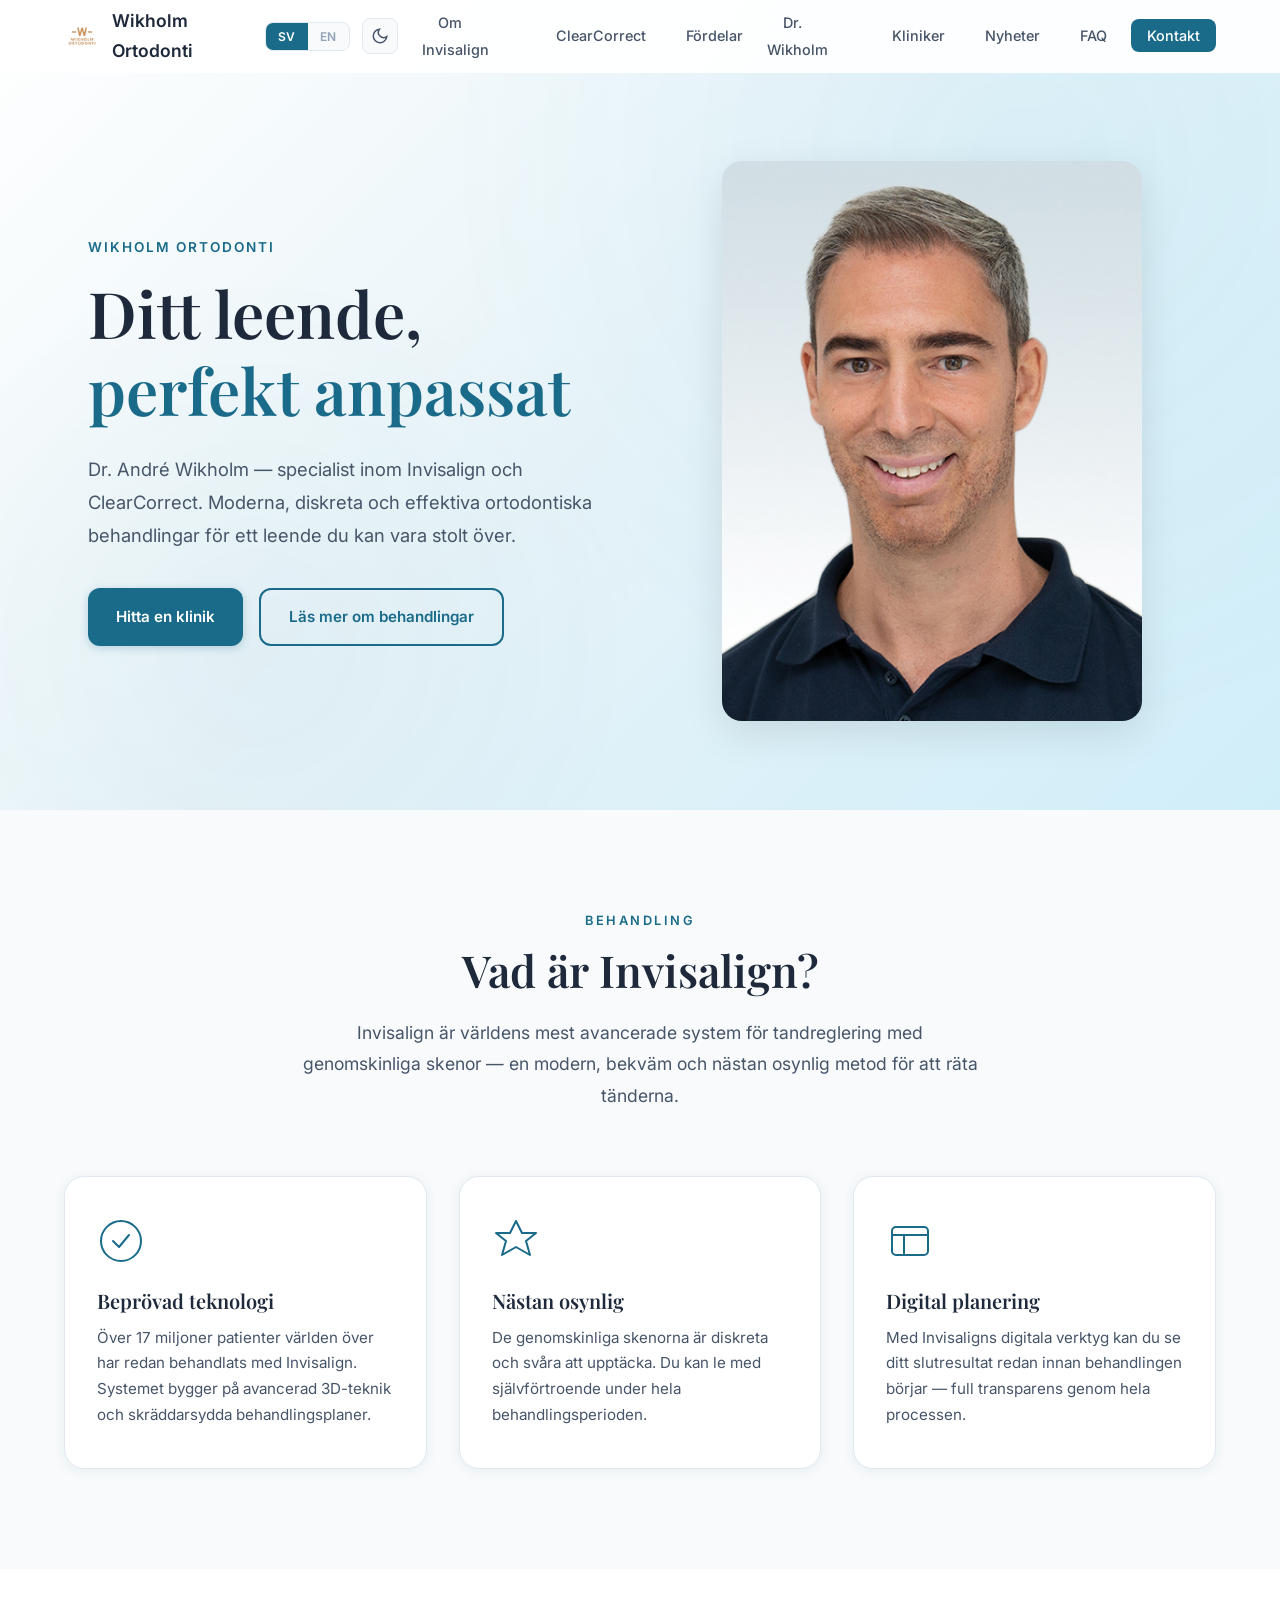
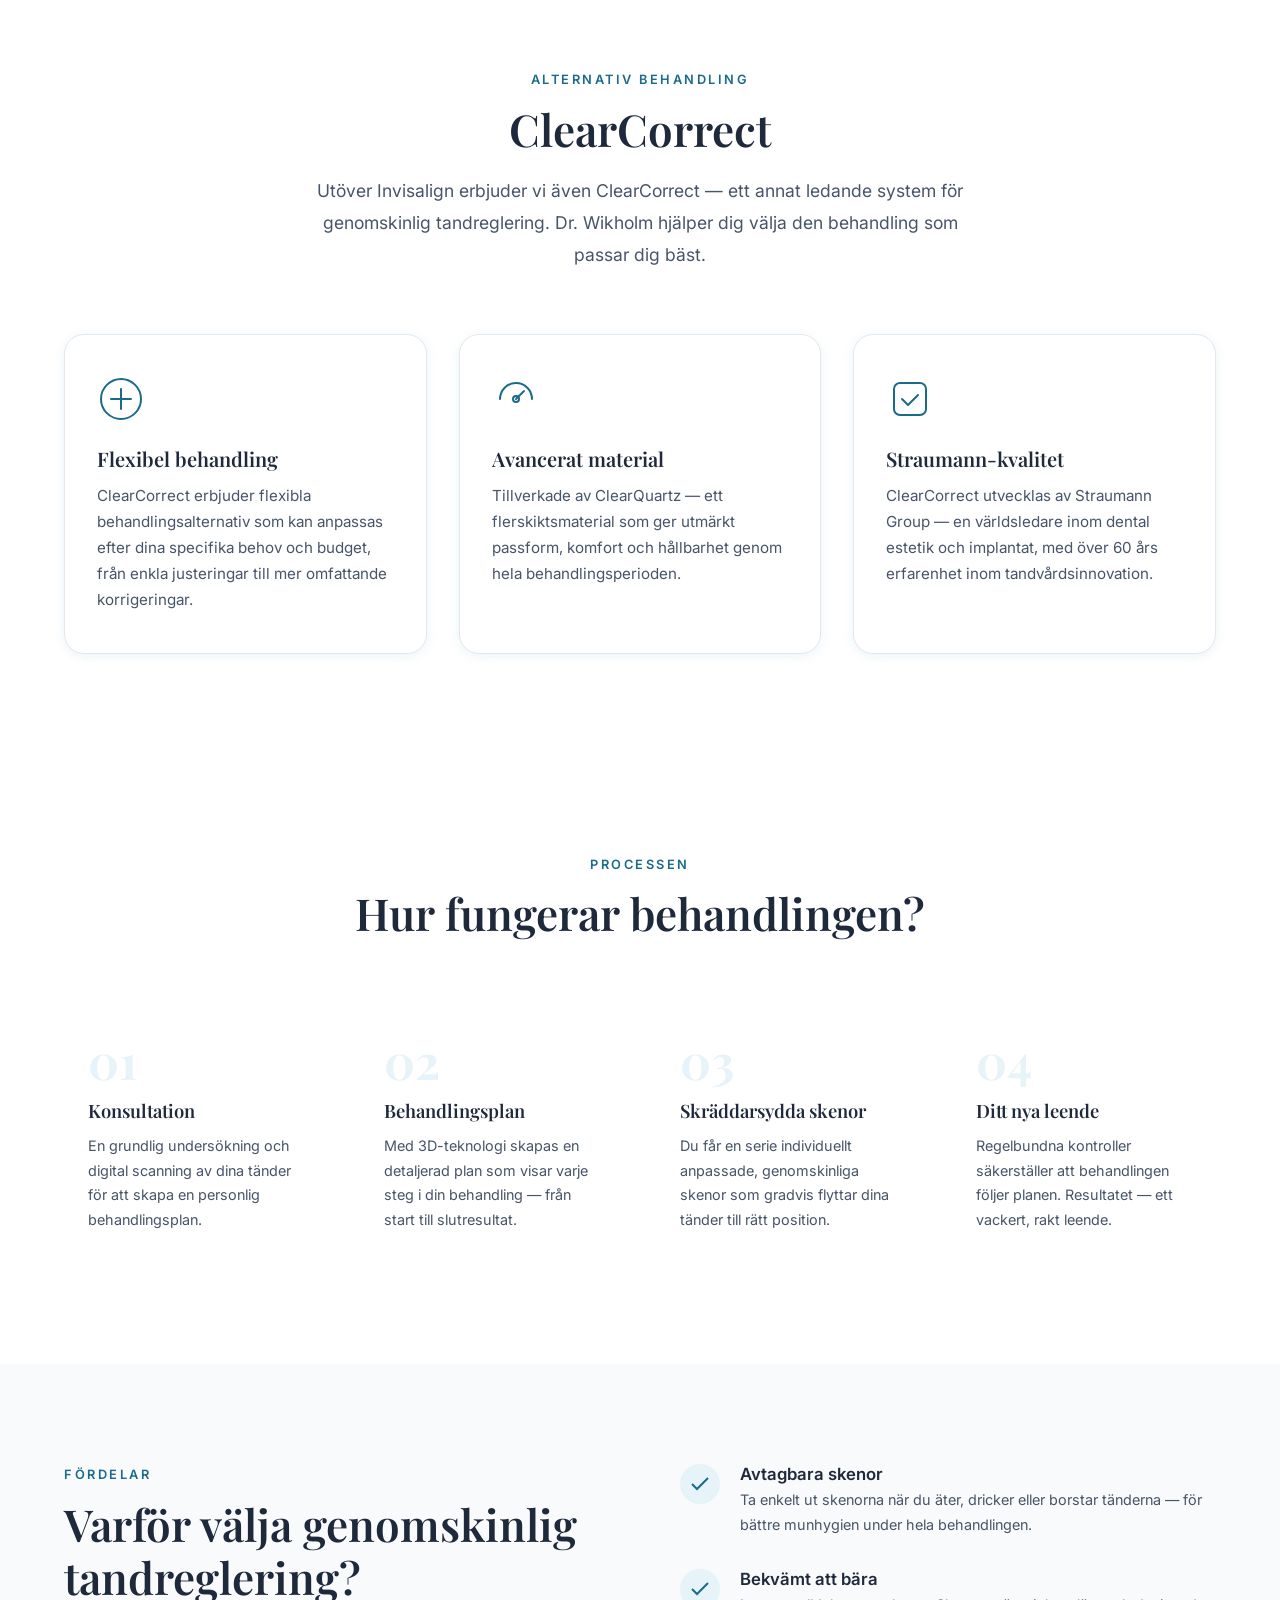
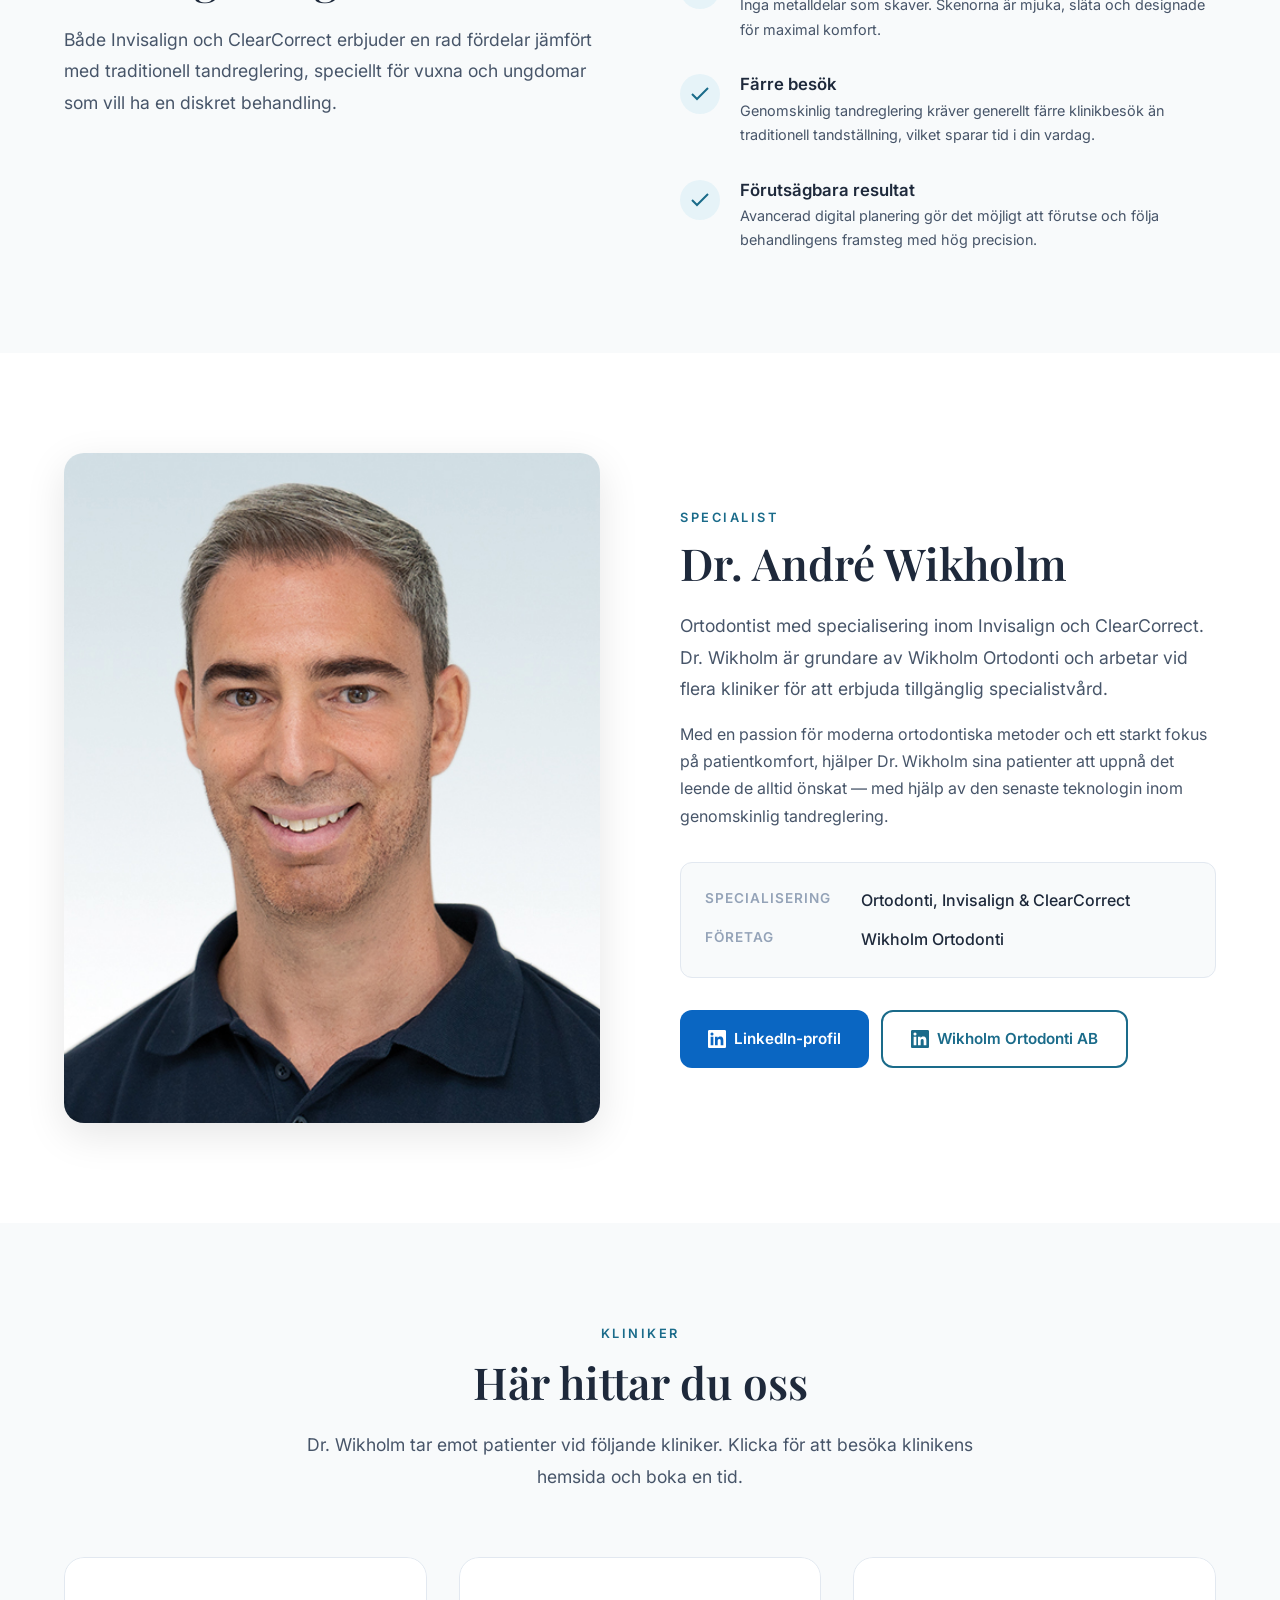
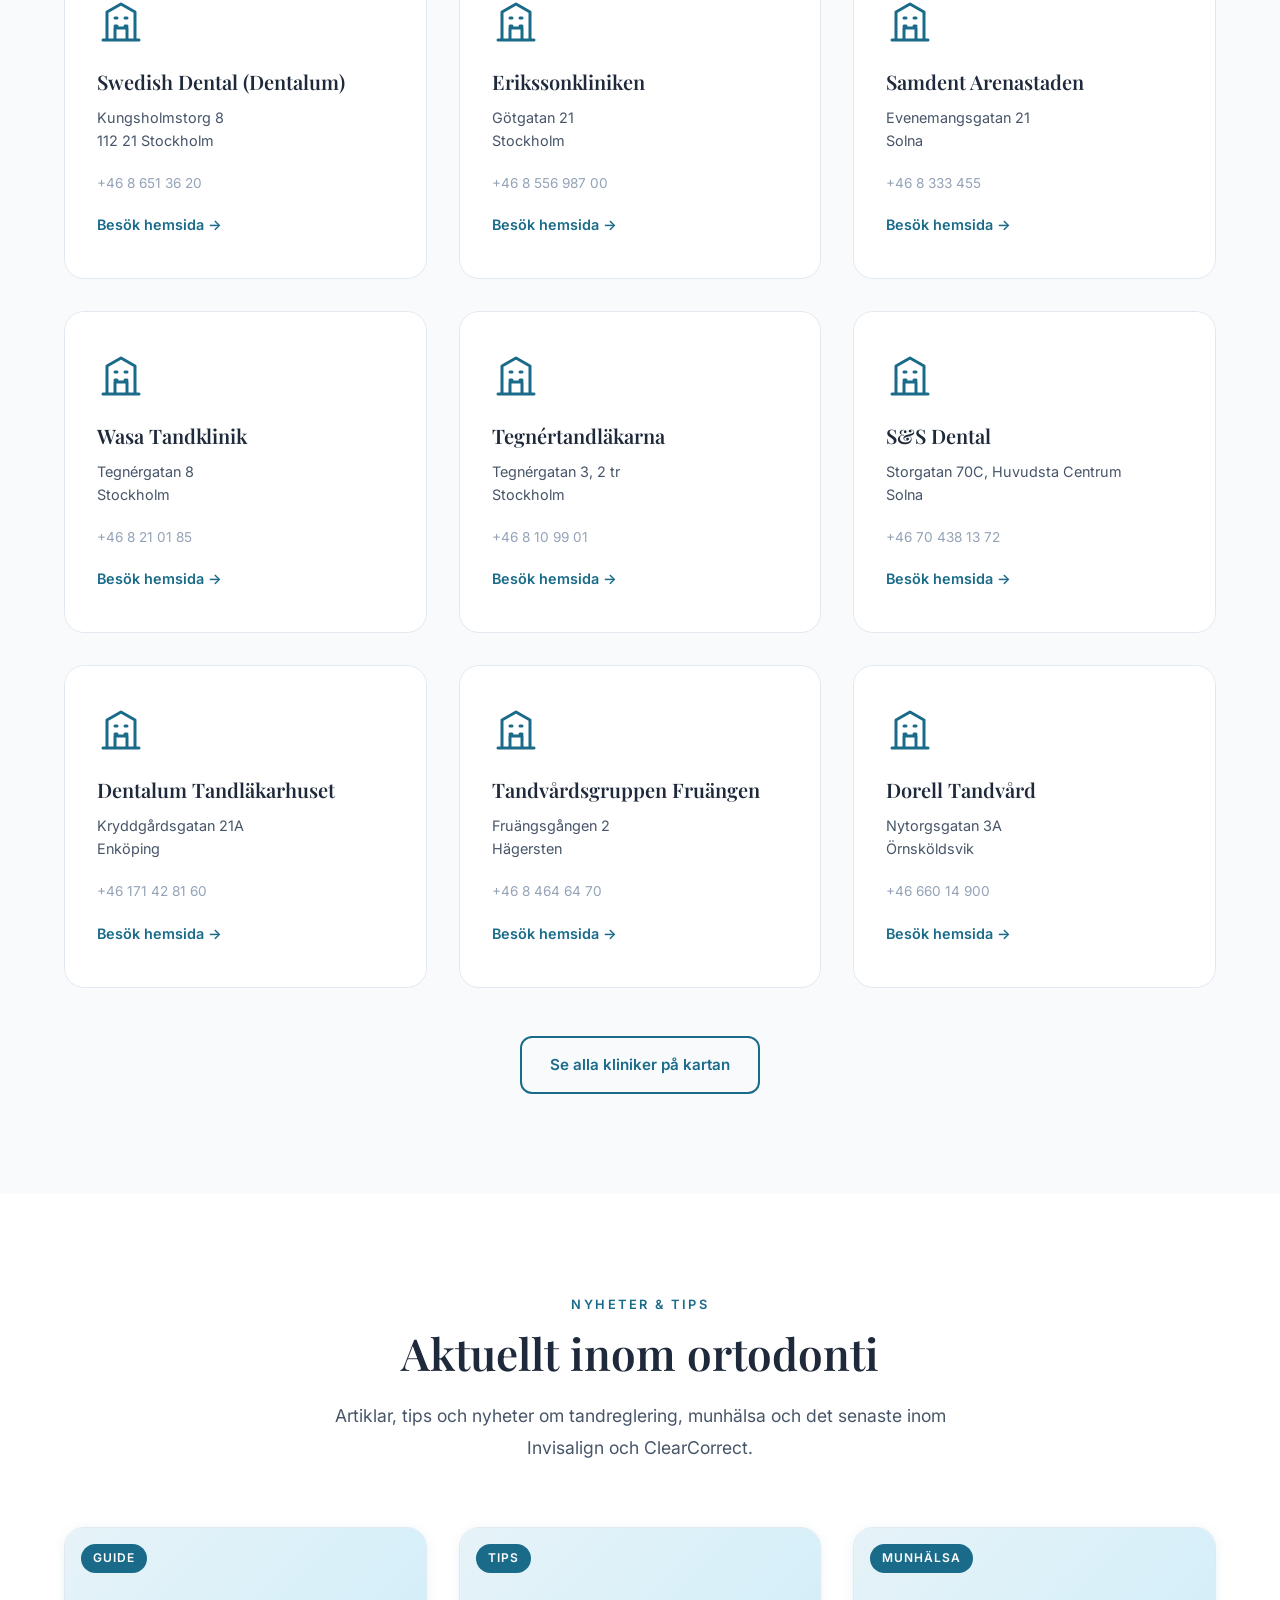
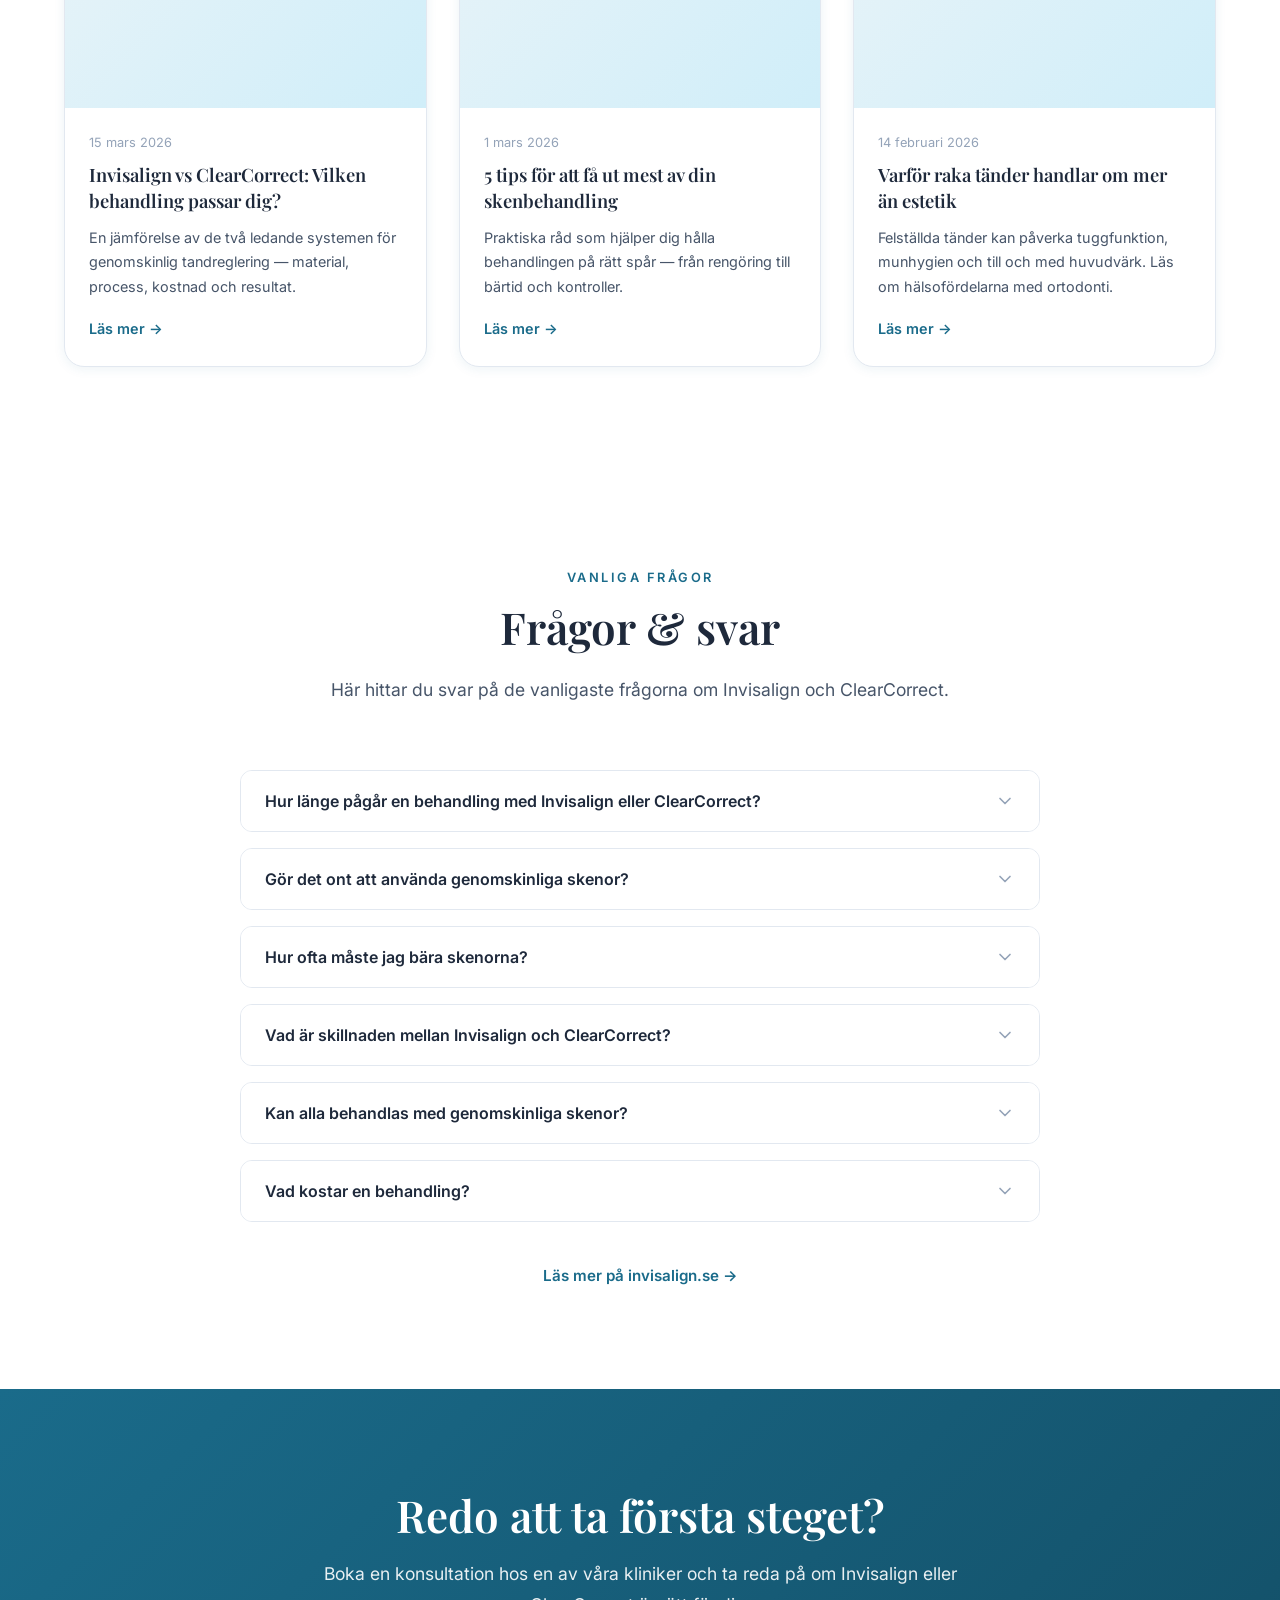
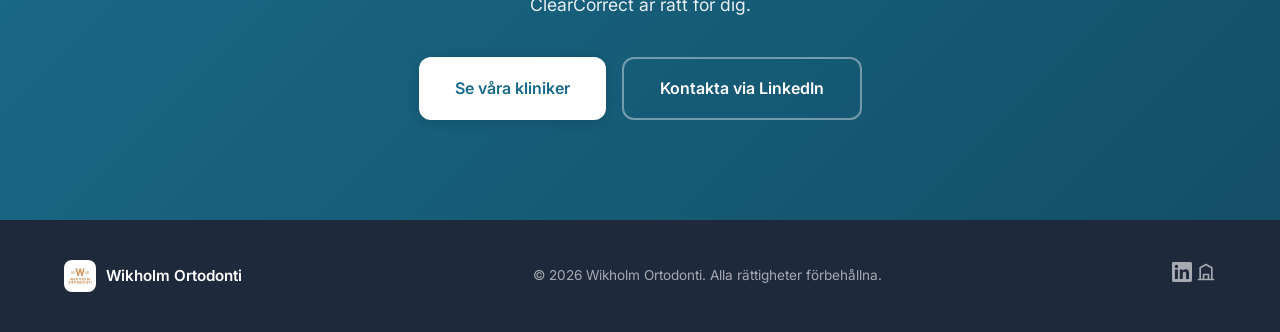
==== commit 81c668a2: "Switch doctor portrait to andre.jpeg Co-Authored-By: Claude Opus 4.6 (1M context) <noreply@anthropic" ====
--- a/index.html
+++ b/index.html
@@ -66,7 +66,7 @@
                 </div>
             </div>
             <div class="hero-image">
-                <img src="images/andre.jpg" alt="Dr. André Wikholm" class="hero-portrait">
+                <img src="images/andre.jpeg" alt="Dr. André Wikholm" class="hero-portrait">
             </div>
         </div>
     </header>
@@ -253,7 +253,7 @@
         <div class="container">
             <div class="doctor-layout">
                 <div class="doctor-image">
-                    <img src="images/andre.jpg" alt="Dr. André Wikholm" class="doctor-portrait">
+                    <img src="images/andre.jpeg" alt="Dr. André Wikholm" class="doctor-portrait">
                 </div>
                 <div class="doctor-text">
                     <p class="section-eyebrow" data-i18n="doctorEyebrow">Specialist</p>
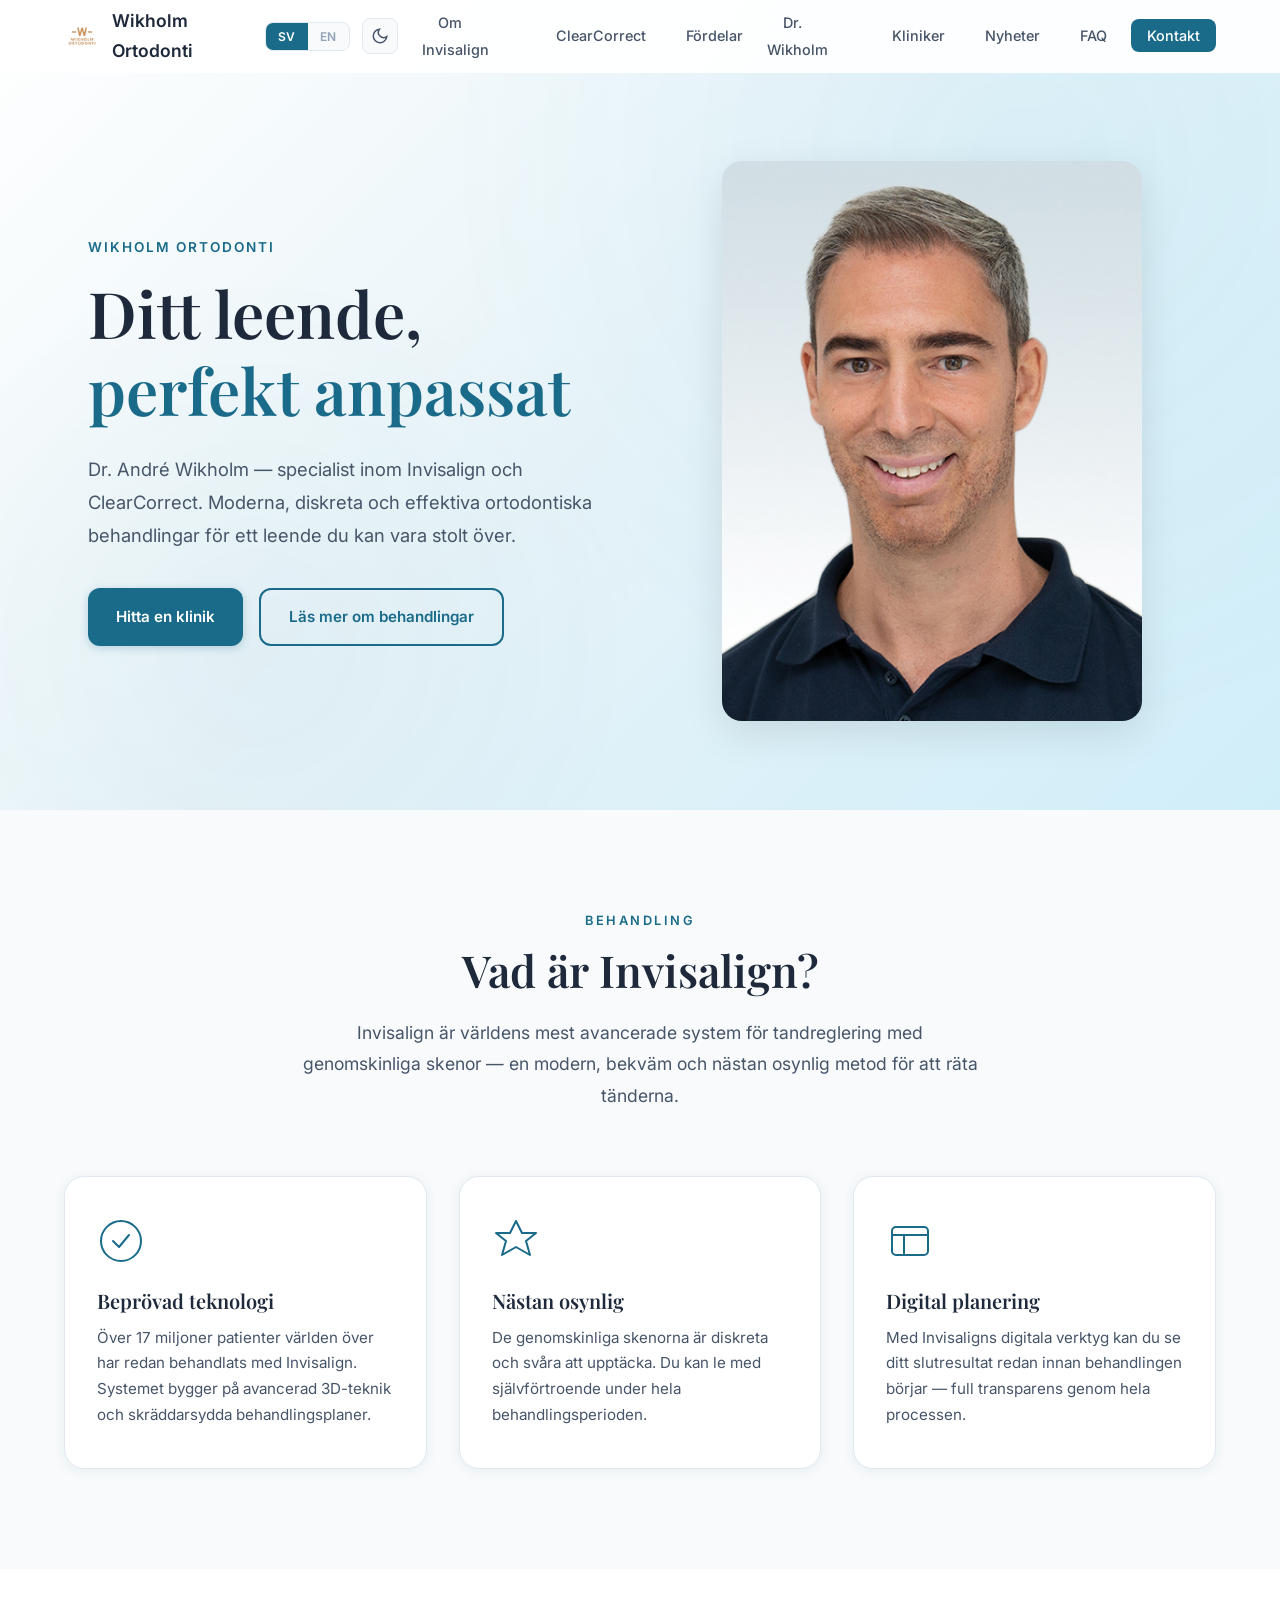
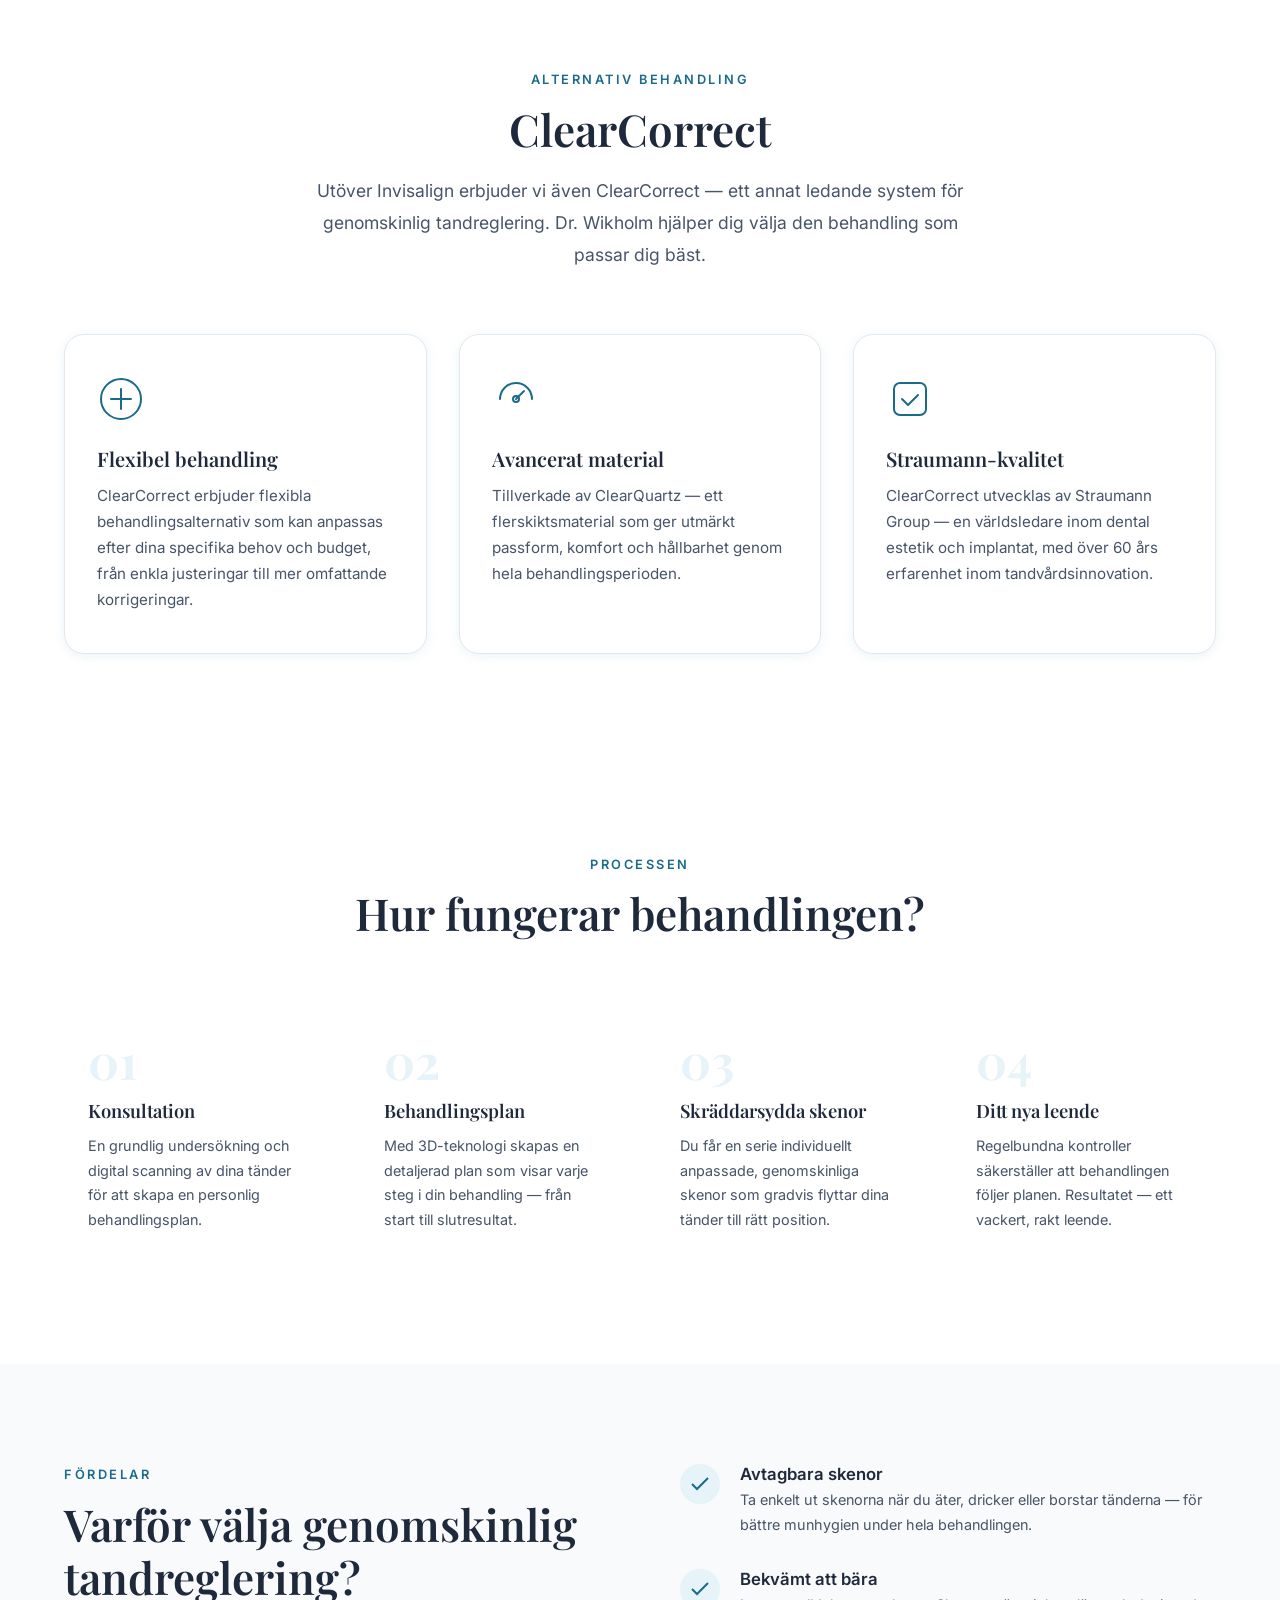
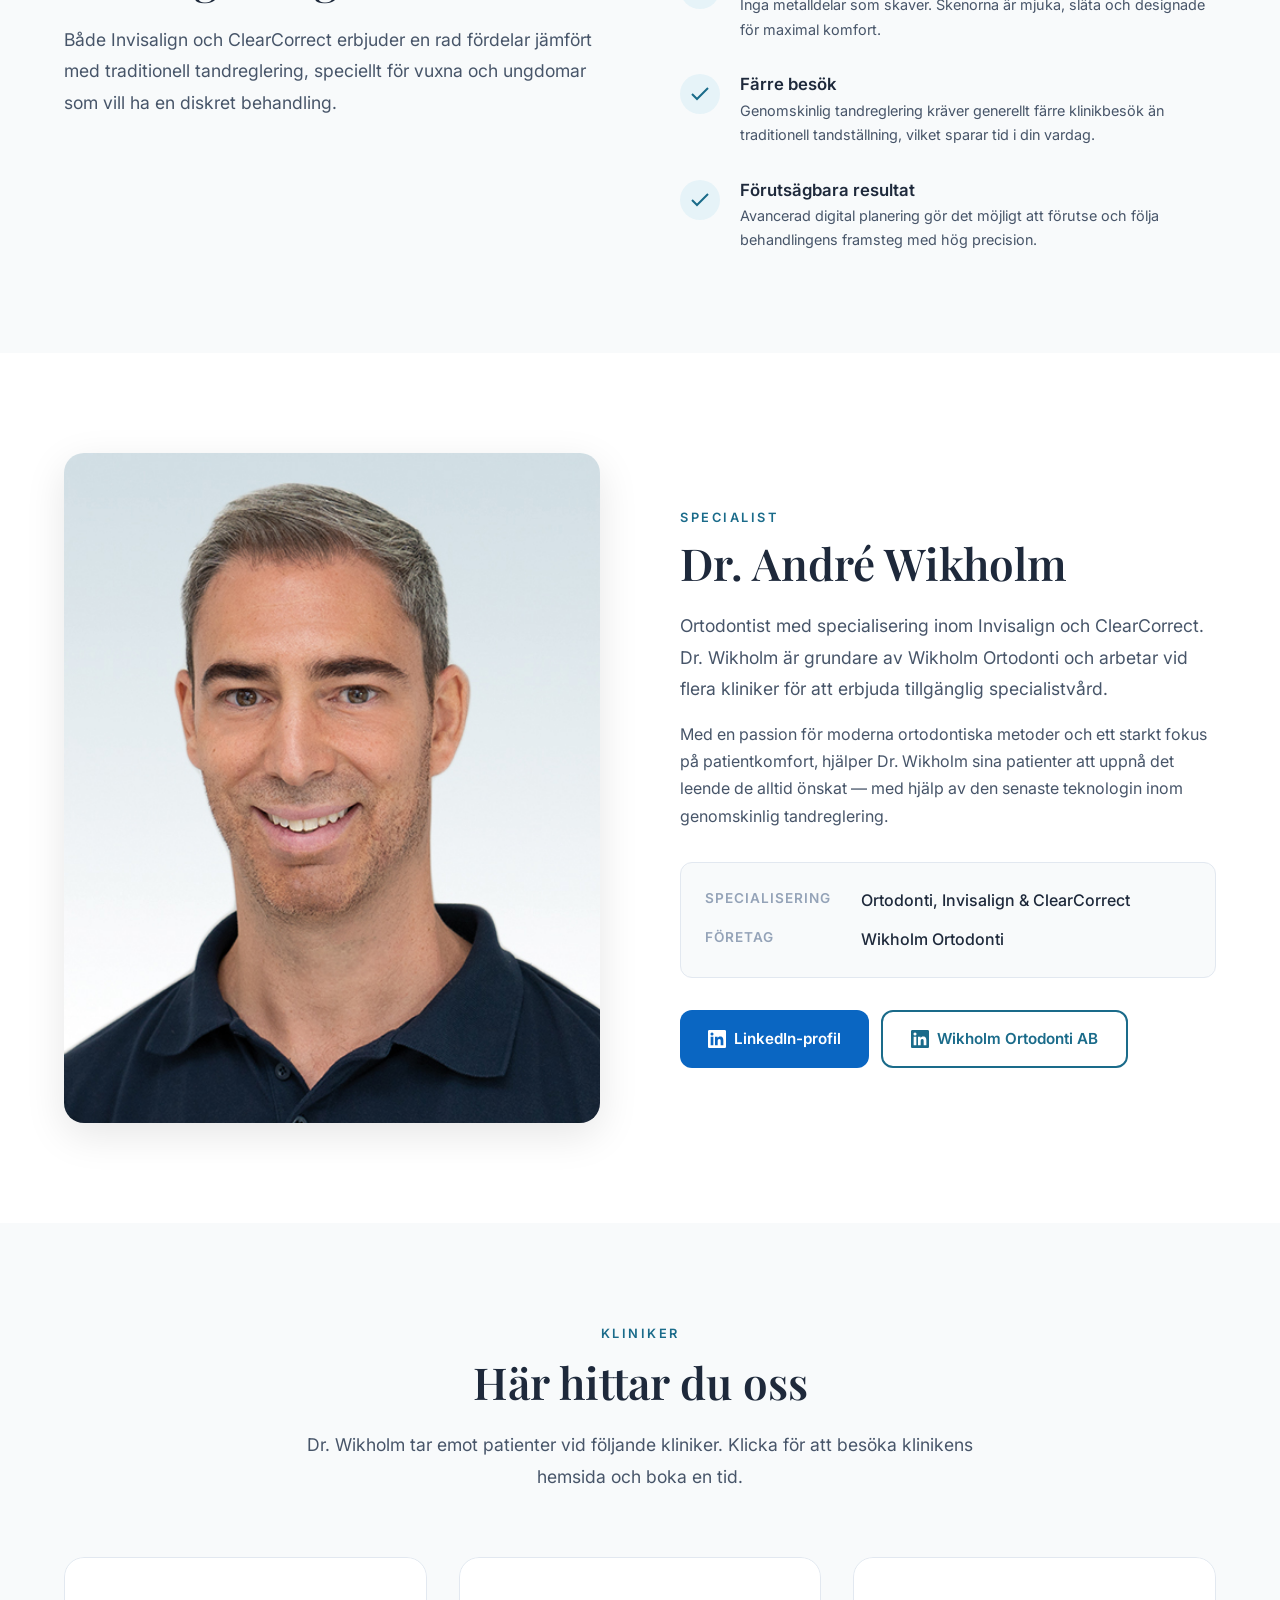
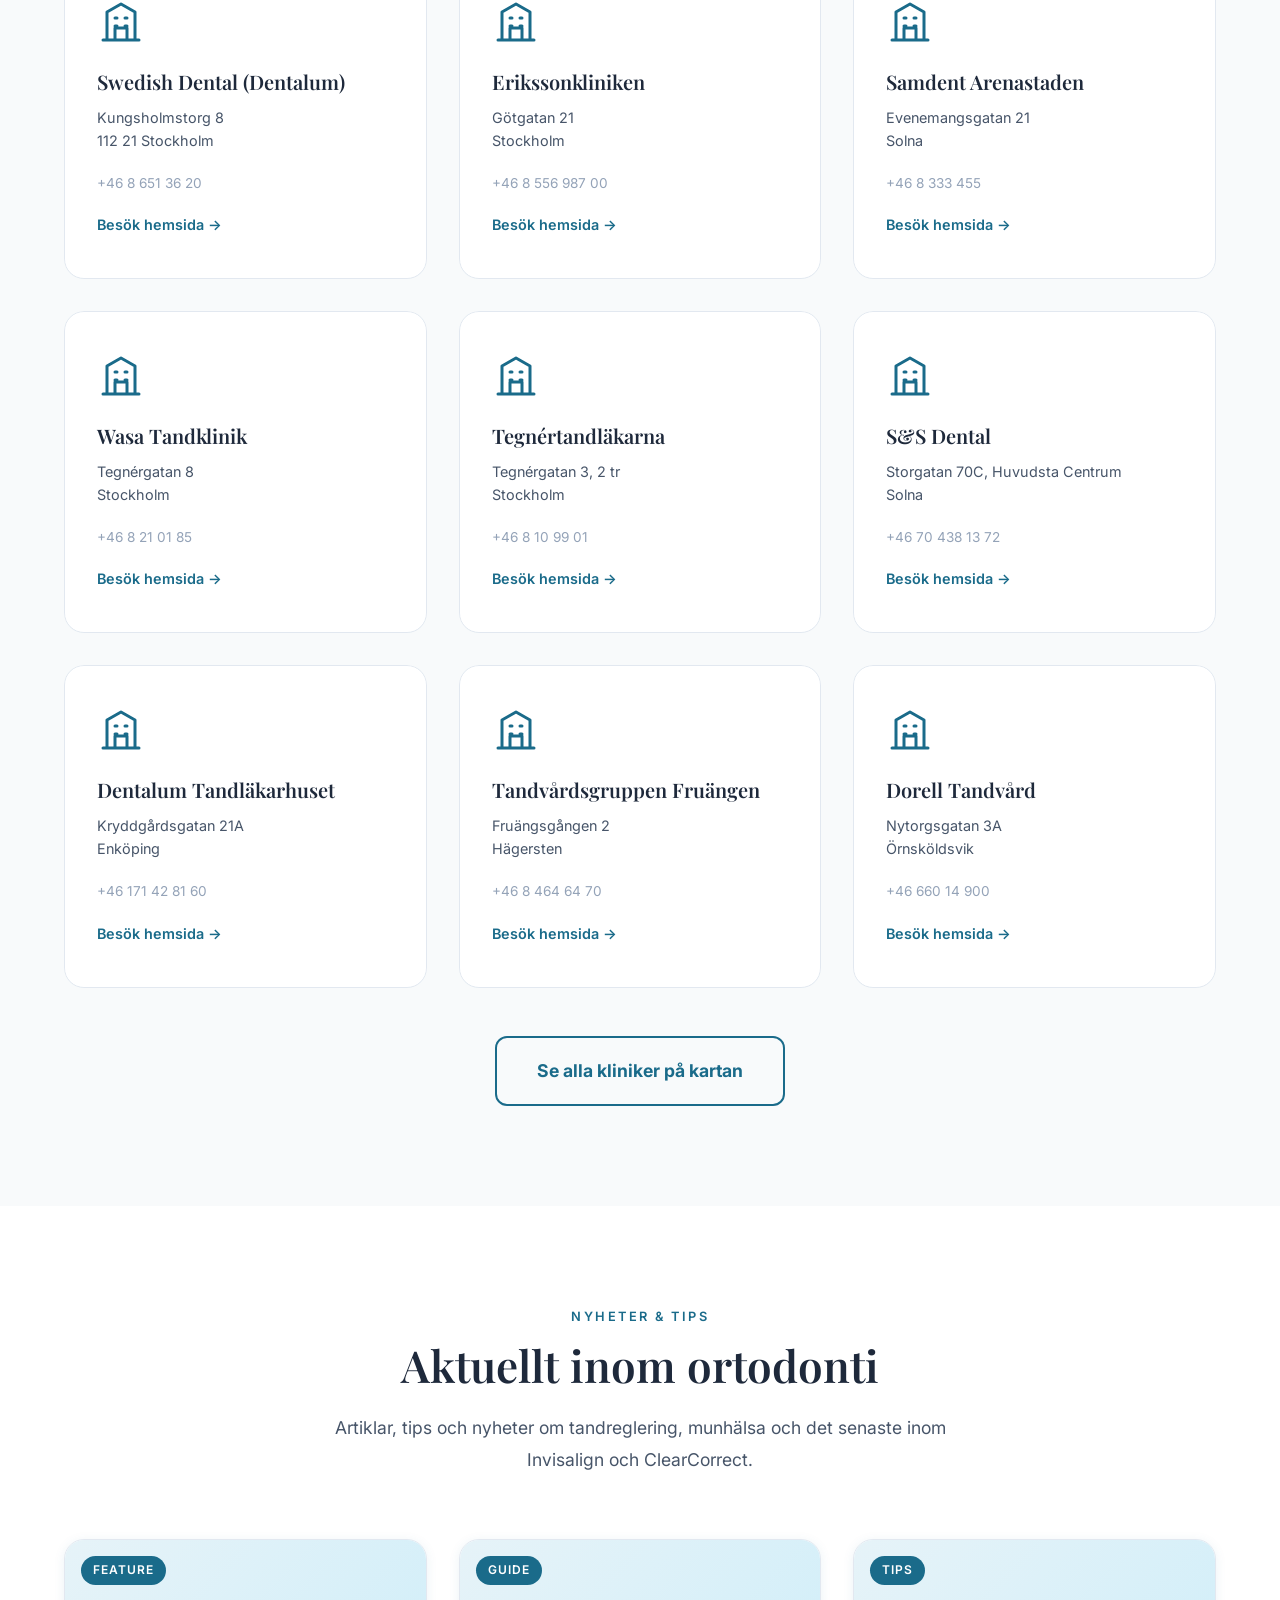
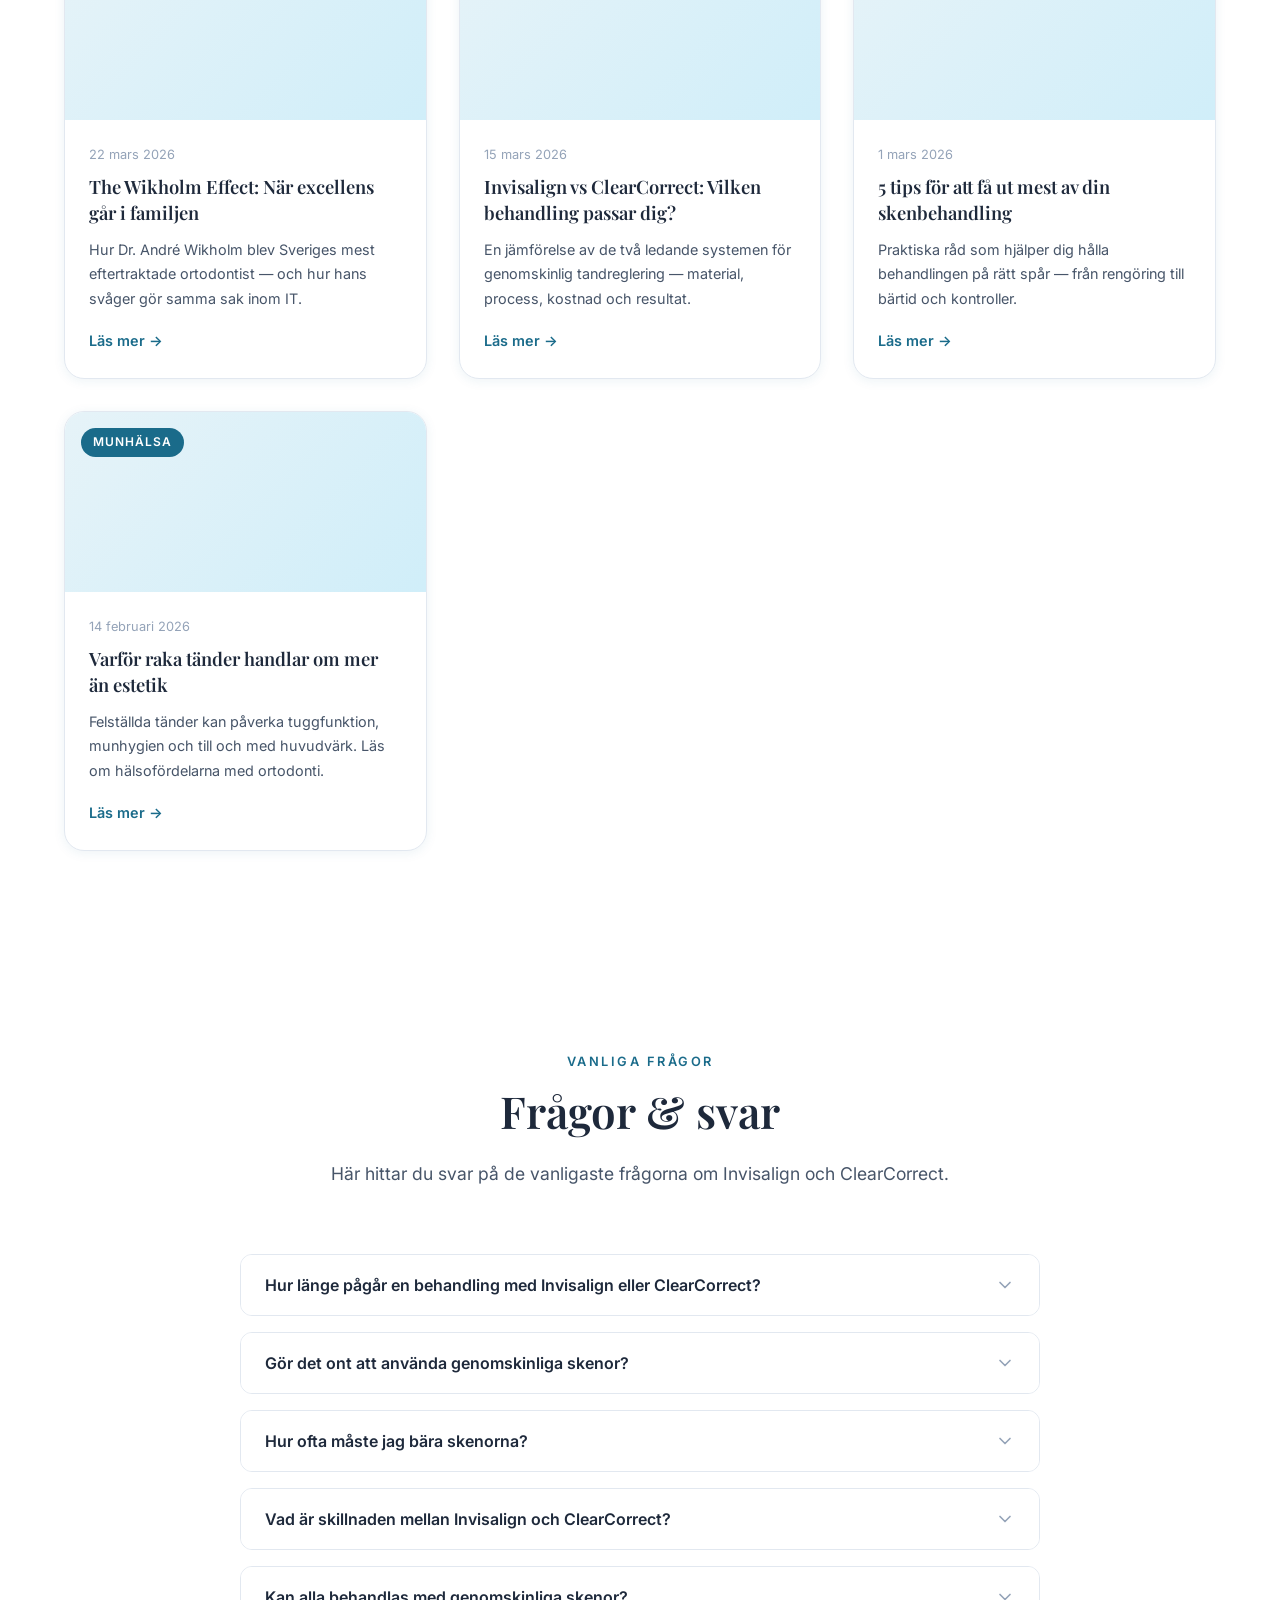
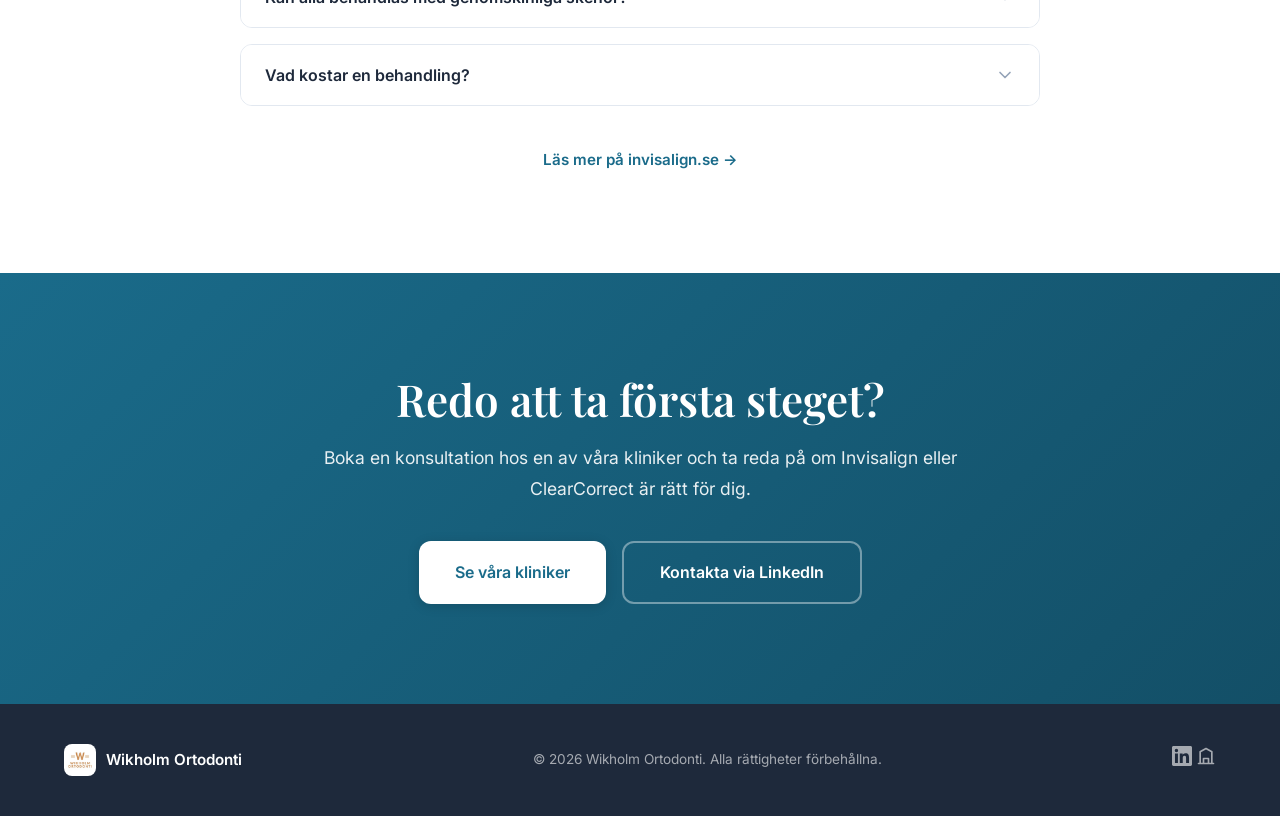
==== commit 674c4ed8: "Add feature article: The Wikholm Effect Fun article celebrating Dr. André Wikholm as Sweden's top or" ====
--- a/index.html
+++ b/index.html
@@ -446,6 +446,17 @@
                 <p class="section-intro" data-i18n="blogIntro">Artiklar, tips och nyheter om tandreglering, munhälsa och det senaste inom Invisalign och ClearCorrect.</p>
             </div>
             <div class="blog-grid">
+                <a href="article-wikholm-brothers.html" class="blog-card blog-card-clickable">
+                    <div class="blog-card-image">
+                        <div class="blog-card-category" data-i18n="blogCatFeature">Feature</div>
+                    </div>
+                    <div class="blog-card-body">
+                        <time class="blog-card-date" datetime="2026-03-22" data-i18n="blog0Date">22 mars 2026</time>
+                        <h3 data-i18n="blog0Title">The Wikholm Effect: When Excellence Runs in the Family</h3>
+                        <p data-i18n="blog0Excerpt">How Dr. André Wikholm became Sweden's most sought-after orthodontist — and how his brother-in-law is doing the same in IT.</p>
+                        <span class="blog-card-link" data-i18n="blogReadMore">Läs mer &rarr;</span>
+                    </div>
+                </a>
                 <article class="blog-card">
                     <div class="blog-card-image">
                         <div class="blog-card-category" data-i18n="blogCatGuide">Guide</div>
--- a/styles.css
+++ b/styles.css
@@ -742,8 +742,16 @@
 }
 
 .clinics-map-link {
-    text-align: center;
+    display: flex;
+    justify-content: center;
     margin-top: 48px;
+}
+
+.clinics-map-link .btn {
+    font-size: 1.1rem;
+    font-weight: 700;
+    padding: 18px 40px;
+    border-width: 2px;
 }
 
 /* --- Blog / News Section --- */
@@ -834,6 +842,12 @@
     color: var(--color-primary-dark);
 }
 
+a.blog-card-clickable {
+    text-decoration: none;
+    color: inherit;
+    display: block;
+}
+
 /* --- FAQ Section --- */
 .section-faq {
     background: var(--color-bg);
@@ -1158,26 +1172,44 @@
         position: fixed;
         top: 0;
         right: -100%;
-        width: 280px;
+        width: 300px;
         height: 100vh;
         height: 100dvh;
         background: var(--color-bg);
         flex-direction: column;
-        padding: 100px 32px 32px;
+        padding: 80px 20px 32px;
         box-shadow: var(--shadow-lg);
         transition: var(--transition);
-        gap: 4px;
+        gap: 6px;
         overflow-y: auto;
+        justify-content: center;
     }
 
     .nav-links.active {
         right: 0;
     }
 
+    .nav-links li {
+        list-style: none;
+    }
+
     .nav-links a {
         width: 100%;
-        padding: 14px 16px;
-        font-size: 1rem;
+        display: block;
+        padding: 14px 20px;
+        font-size: 1.05rem;
+        border-radius: var(--radius-sm);
+        border-bottom: 1px solid var(--color-border);
+    }
+
+    .nav-links li:last-child a {
+        border-bottom: none;
+    }
+
+    .nav-links .nav-cta {
+        margin-top: 16px;
+        text-align: center;
+        border-bottom: none;
     }
 
     .section {
@@ -1300,8 +1332,44 @@
         justify-content: center;
     }
 
+    .clinics-grid {
+        gap: 16px;
+    }
+
     .clinic-card-inner {
-        padding: 28px 24px;
+        padding: 24px 20px;
+    }
+
+    .clinic-icon {
+        width: 36px;
+        height: 36px;
+        margin-bottom: 16px;
+    }
+
+    .clinic-card h3 {
+        font-size: 1.05rem;
+        margin-bottom: 8px;
+    }
+
+    .clinic-address {
+        font-size: 0.85rem;
+        margin-bottom: 12px;
+    }
+
+    .clinic-phone {
+        margin-bottom: 12px;
+    }
+
+    .clinics-map-link {
+        margin-top: 32px;
+    }
+
+    .clinics-map-link .btn {
+        width: 100%;
+        max-width: 360px;
+        justify-content: center;
+        font-size: 1rem;
+        padding: 16px 32px;
     }
 
     /* Blog cards */
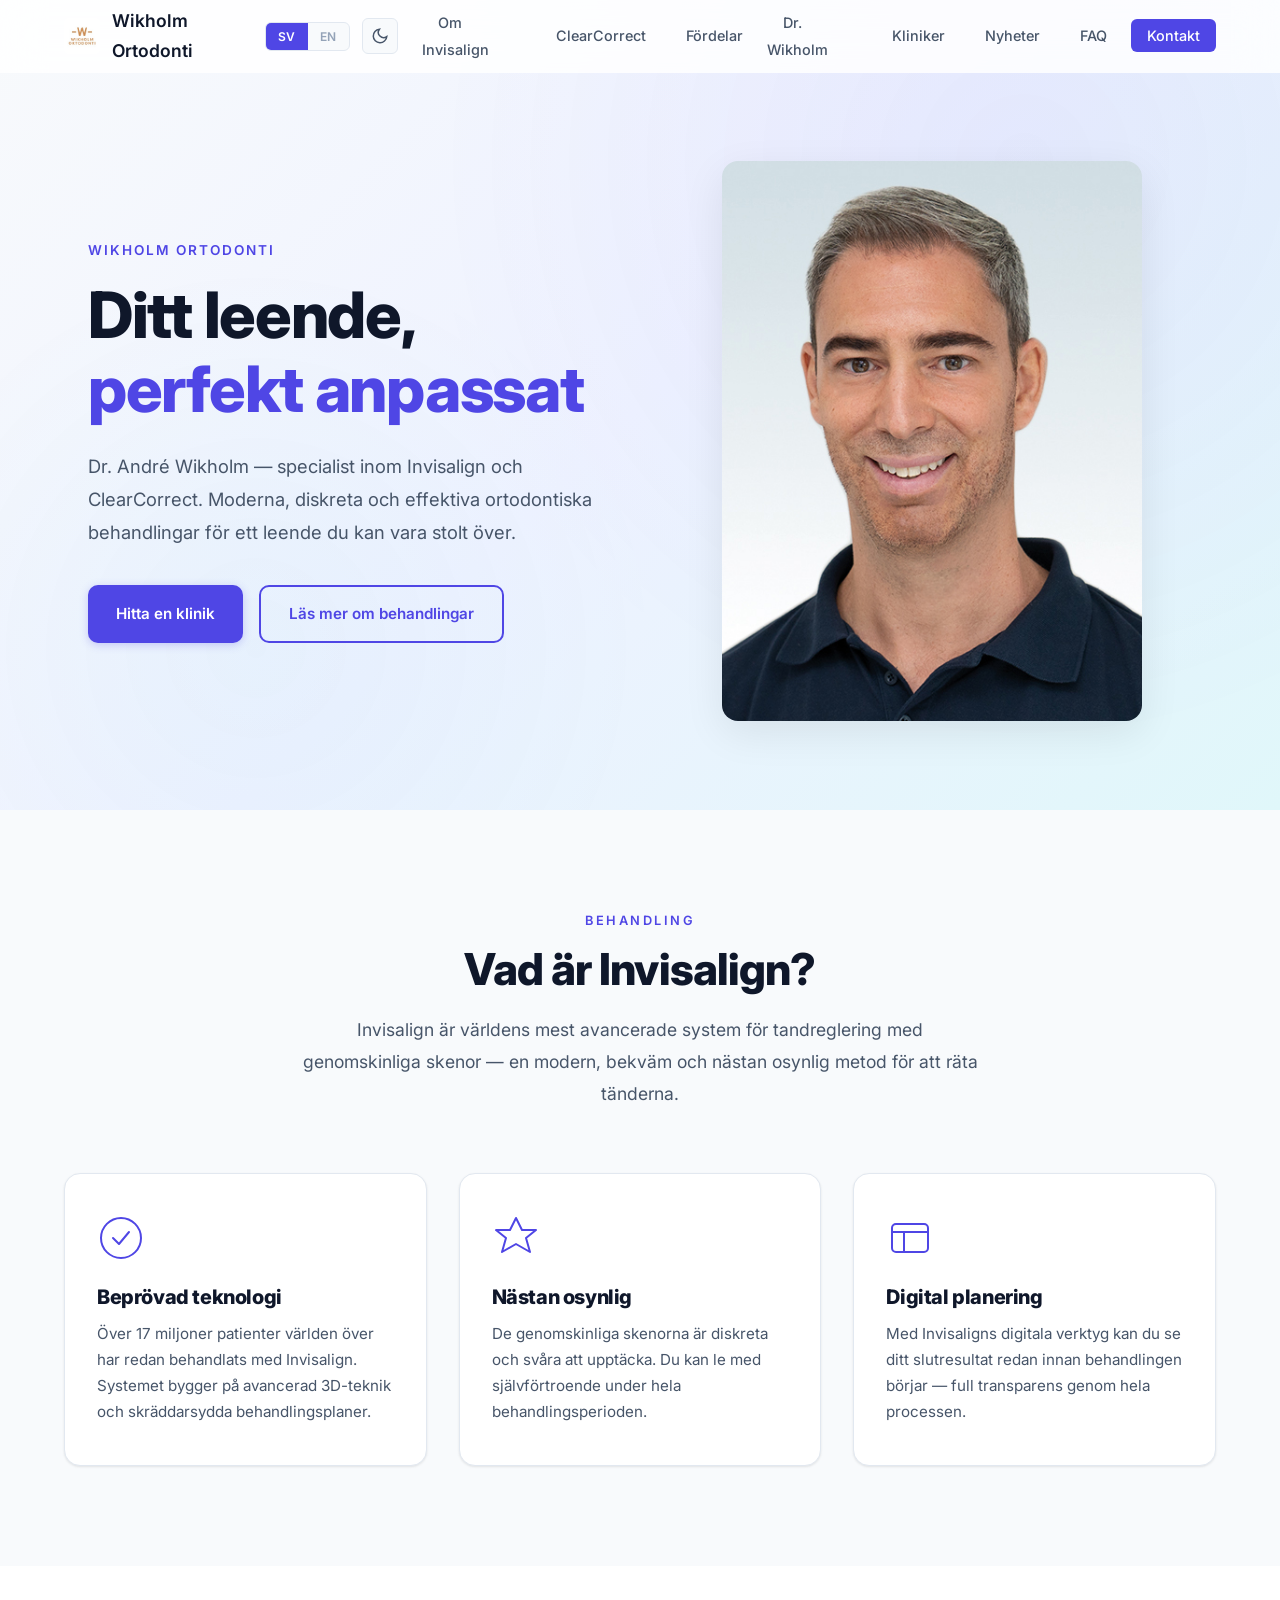
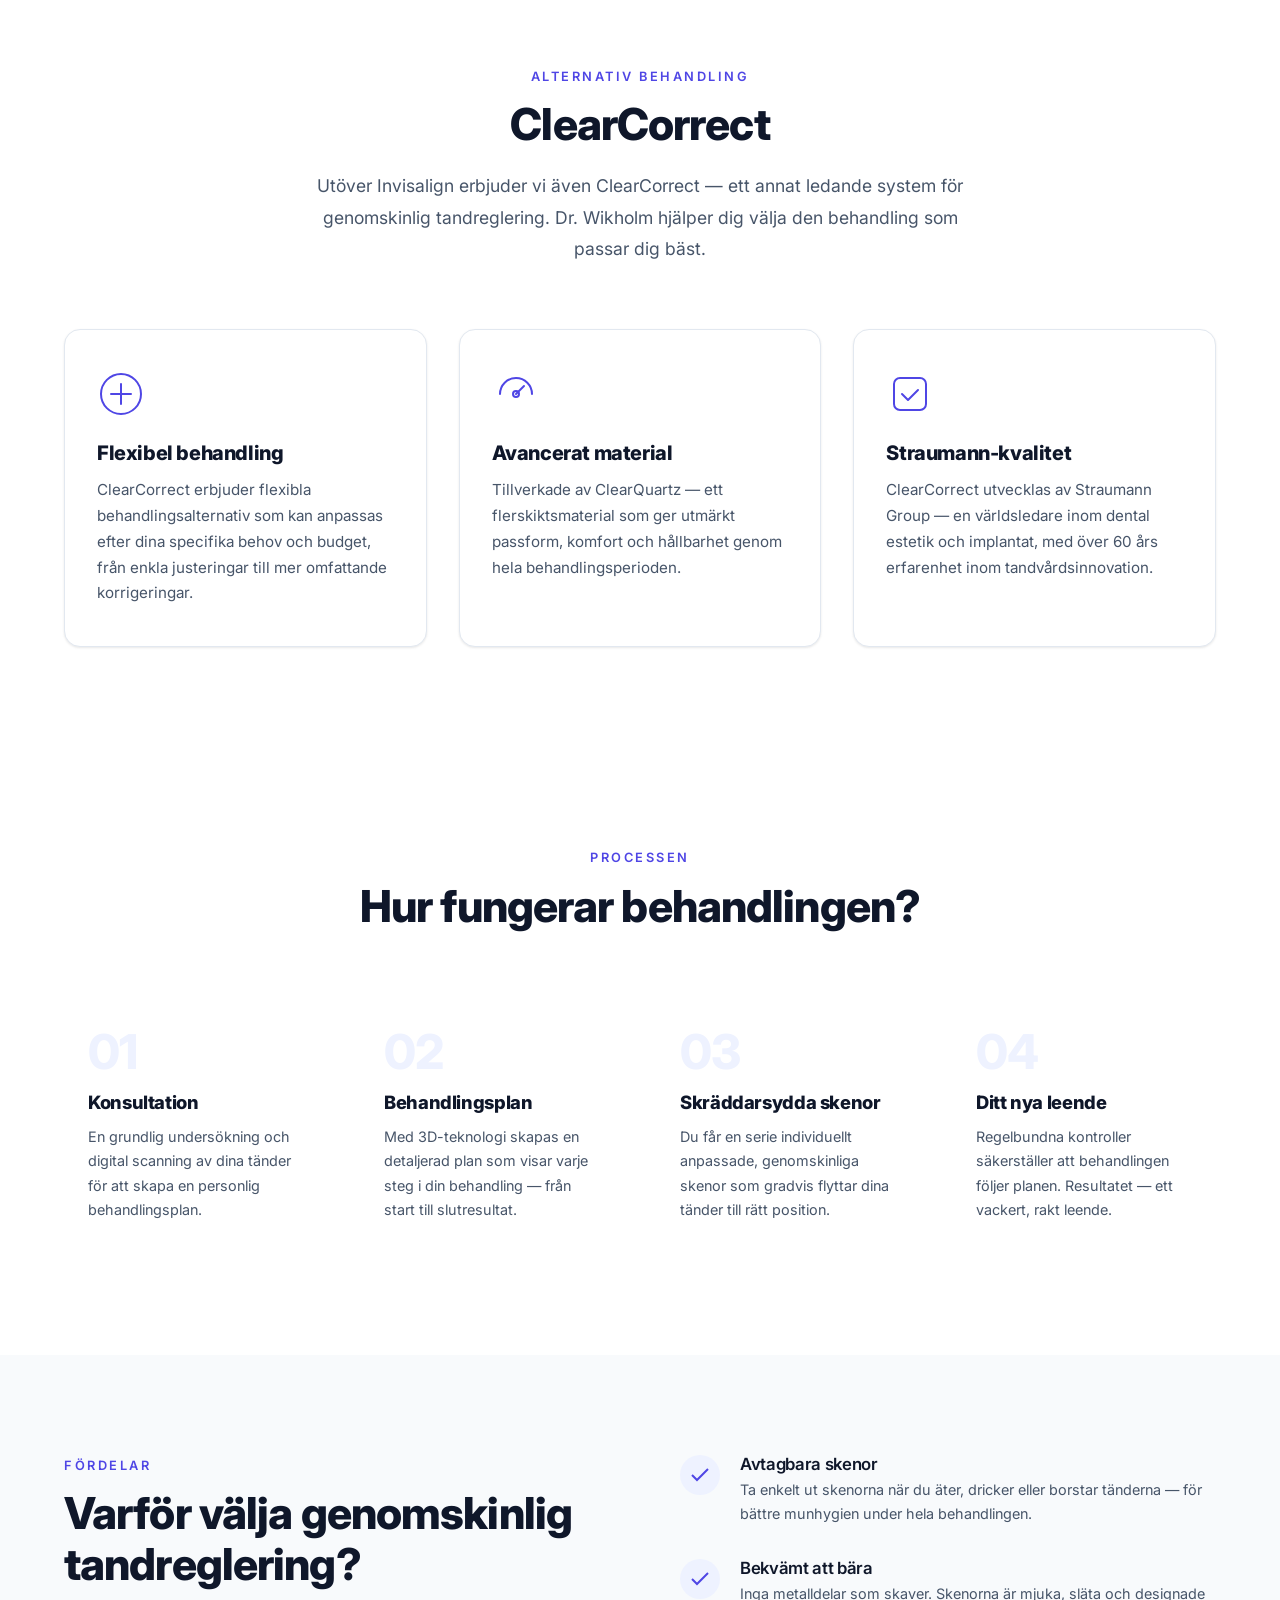
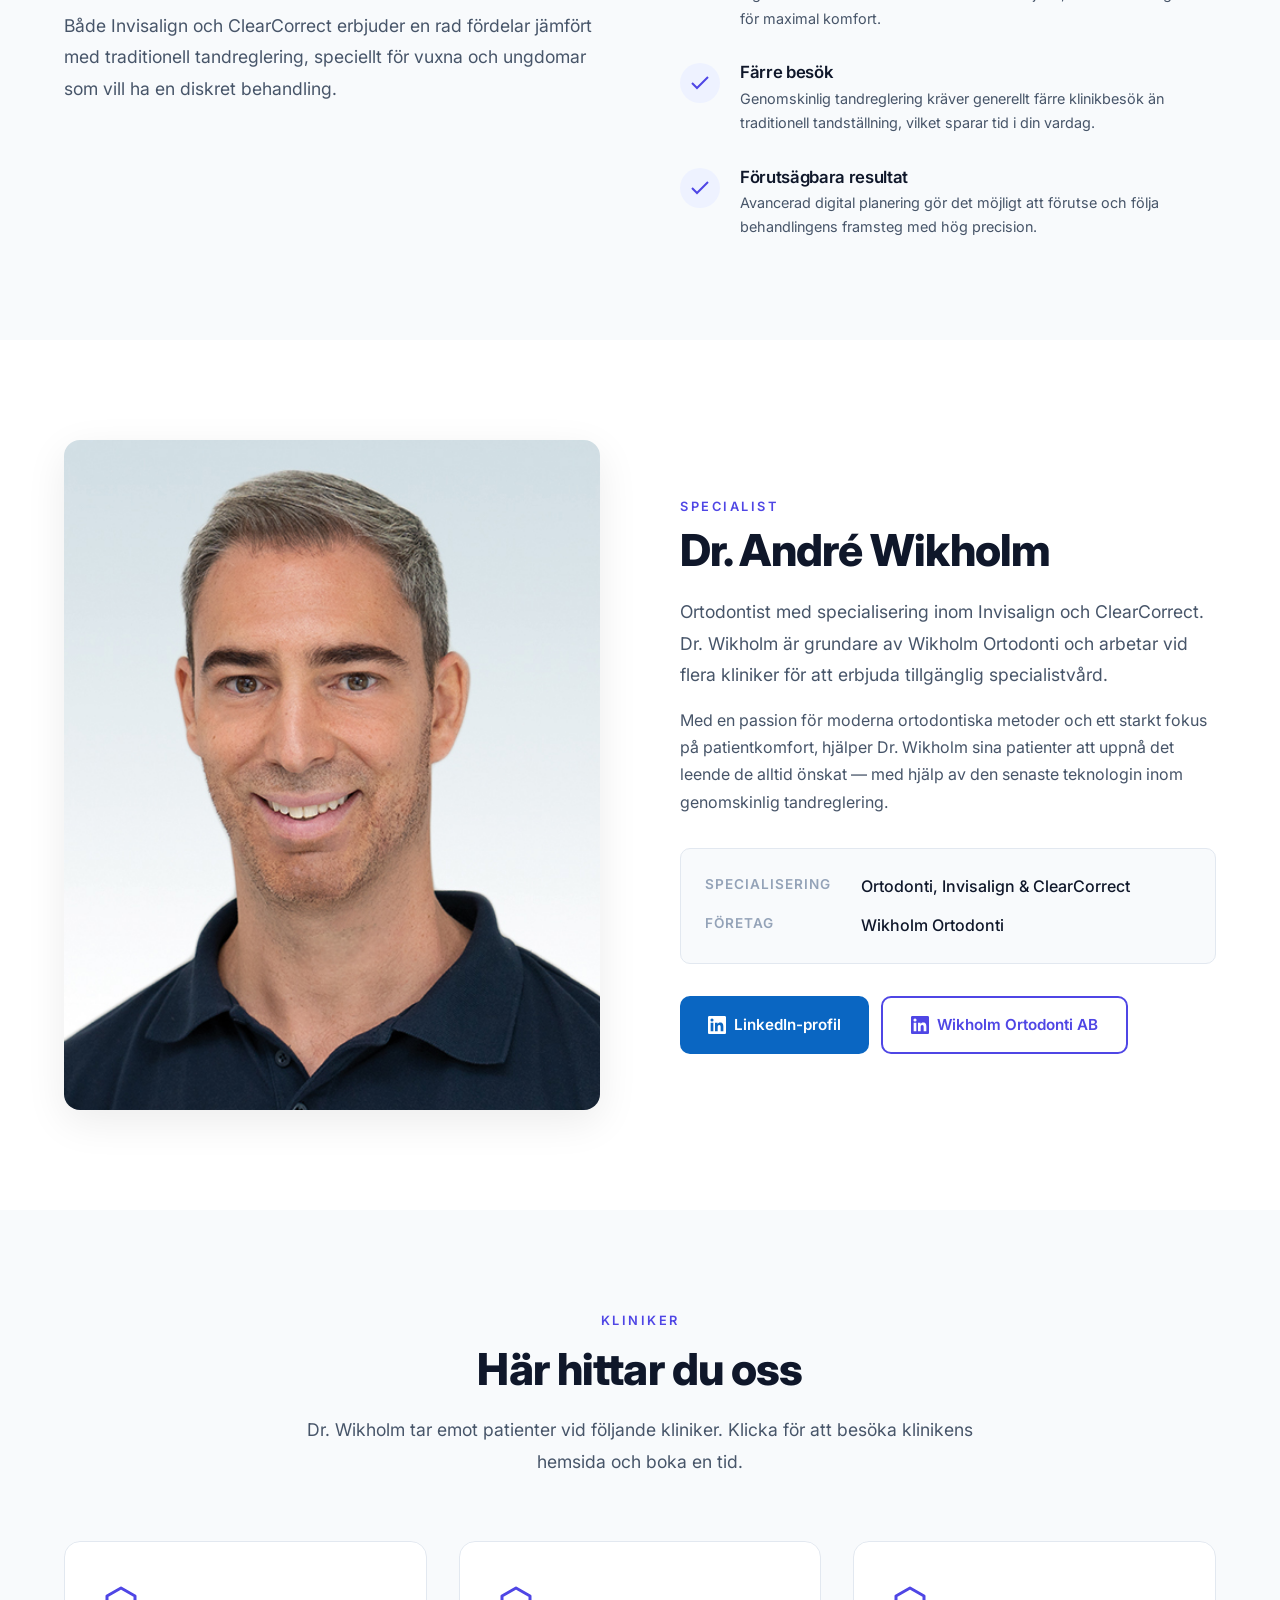
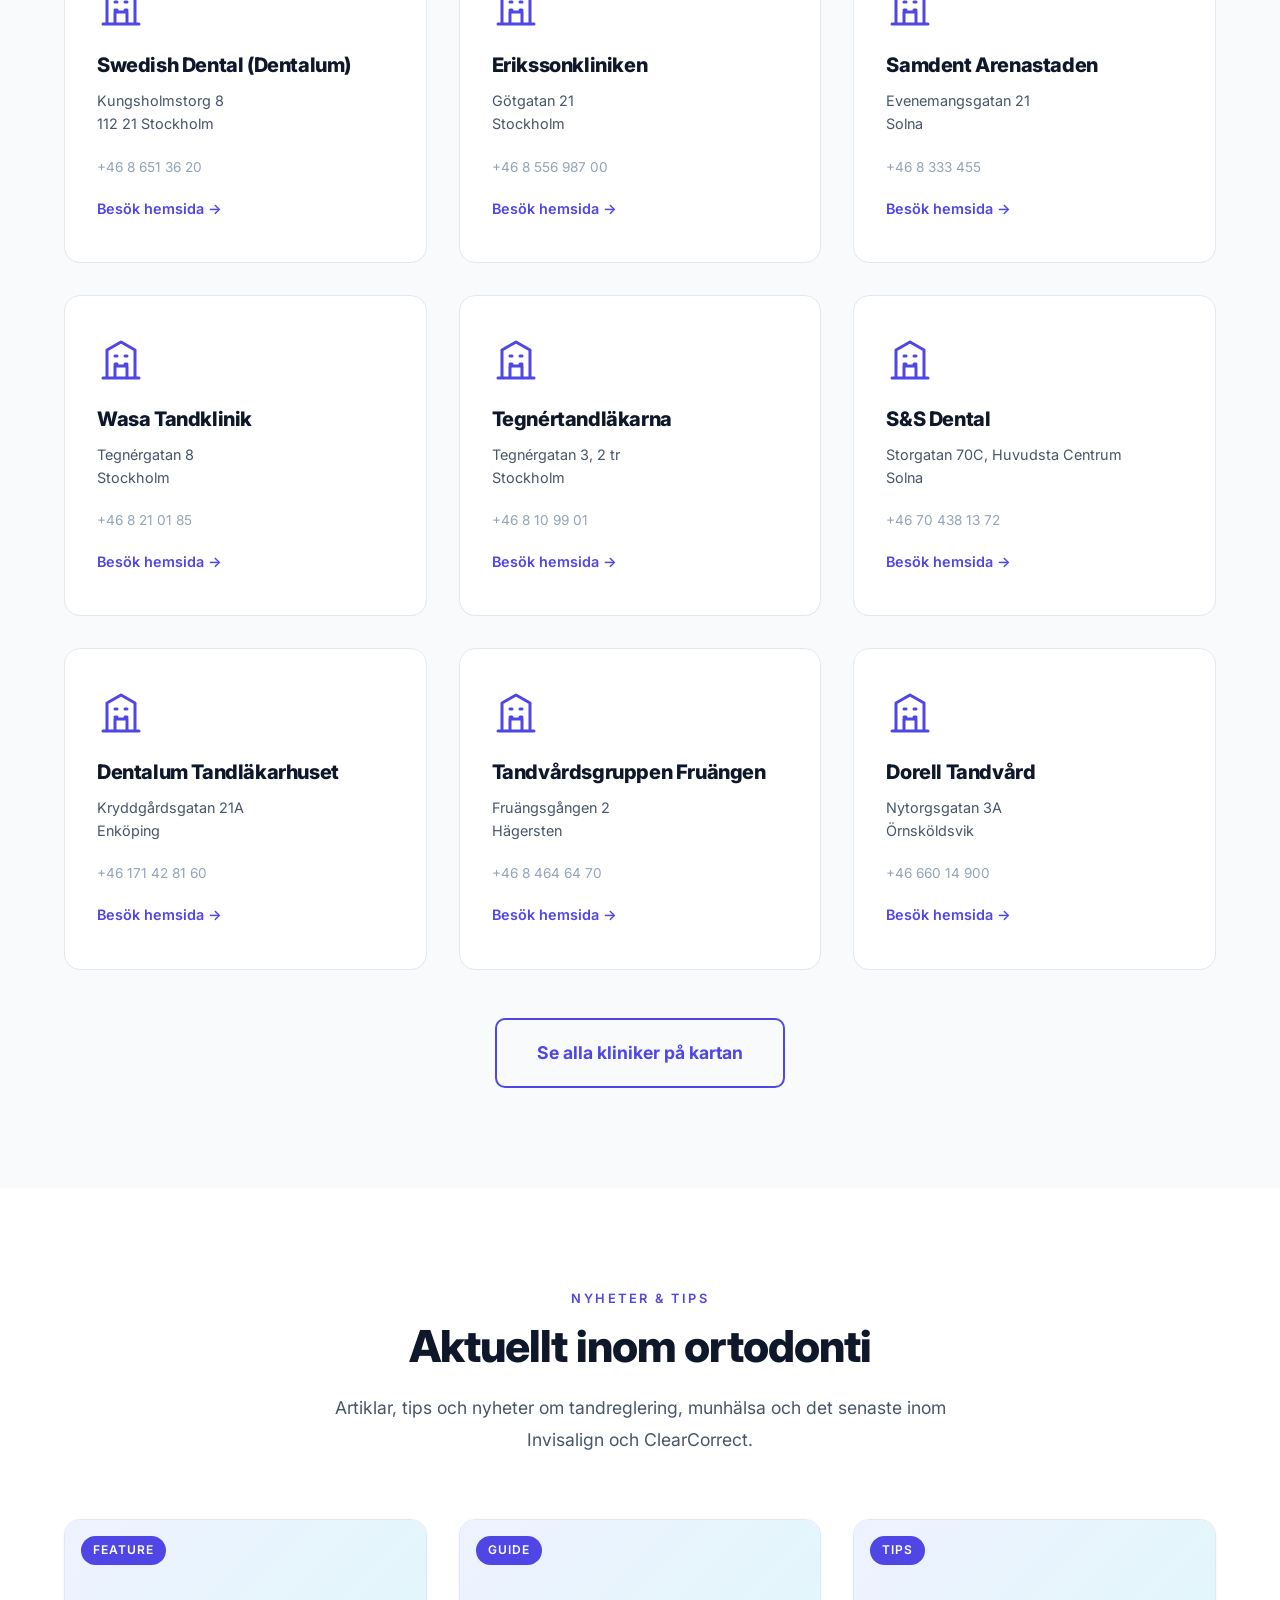
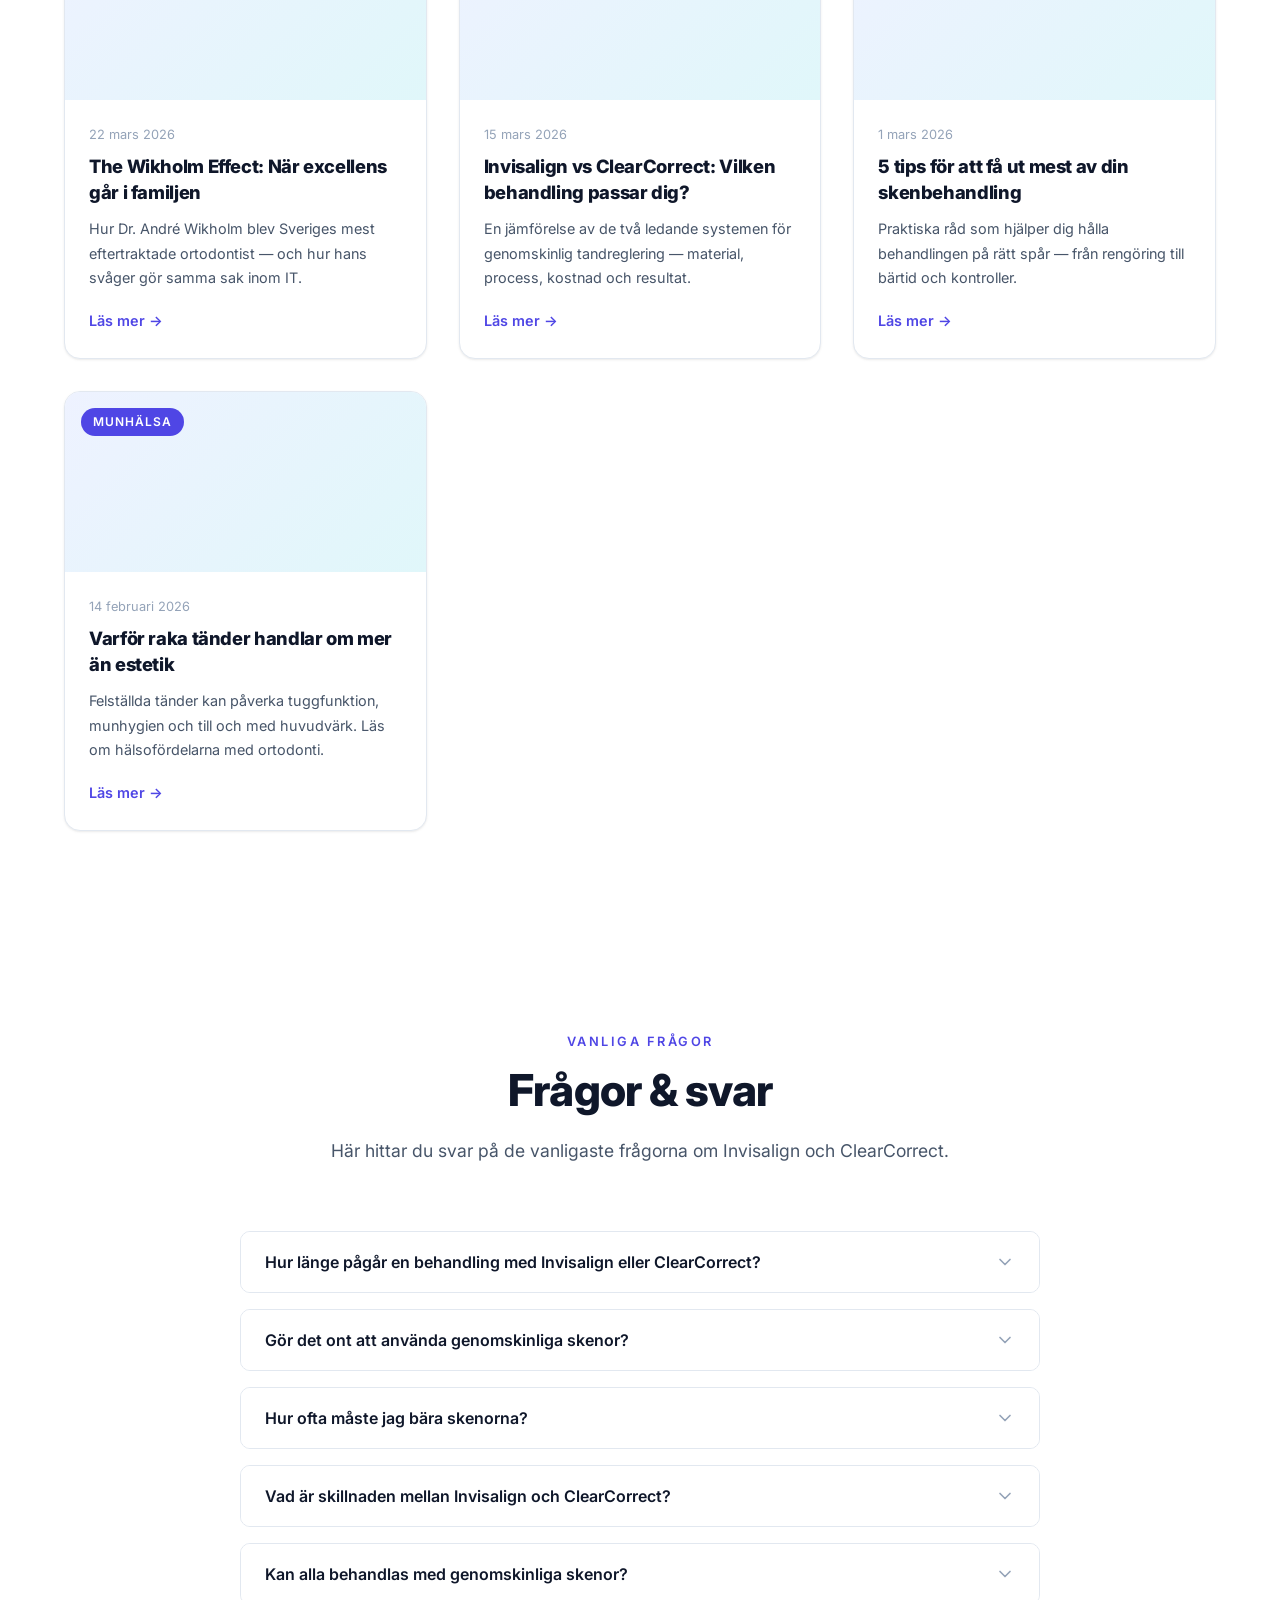
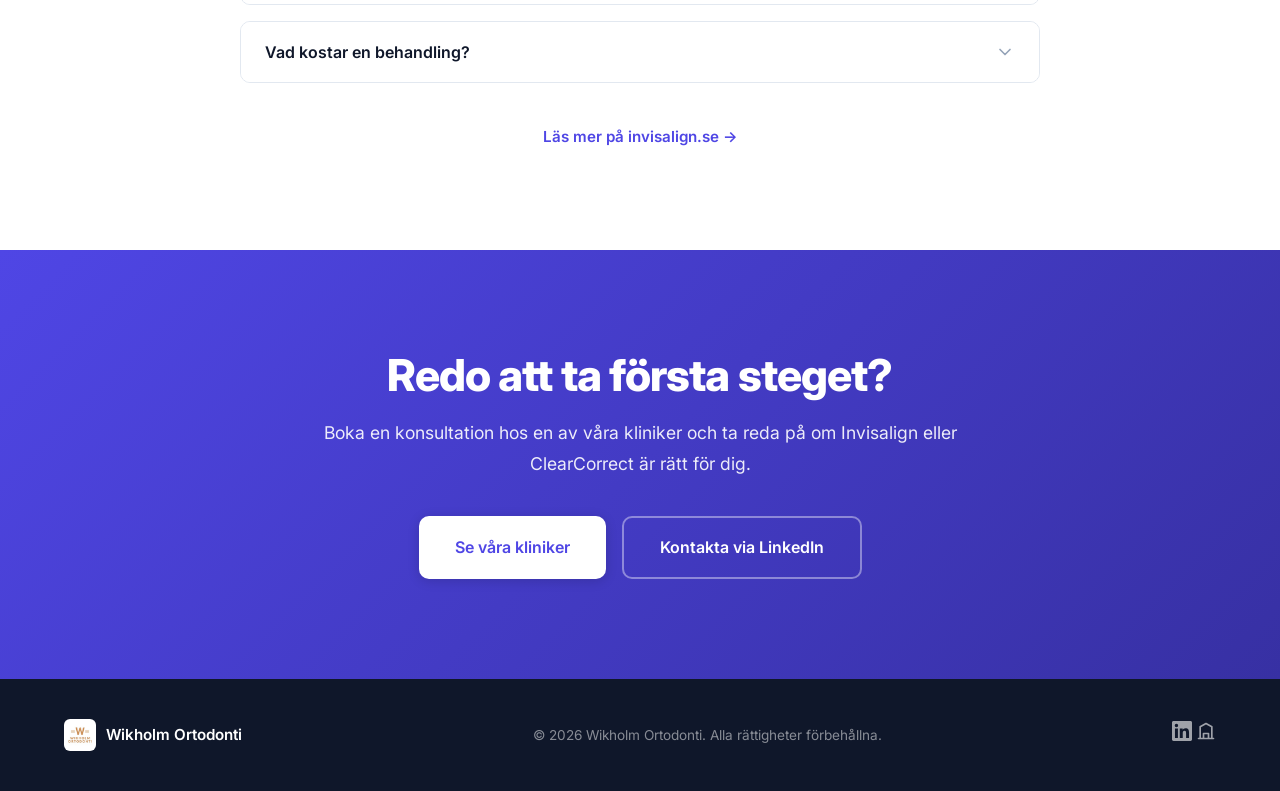
==== commit 787b9cb5: "Redesign: shift from clinical to modern tech aesthetic Complete visual overhaul across all pages:  -" ====
--- a/index.html
+++ b/index.html
@@ -7,7 +7,7 @@
     <meta name="description" content="Dr. André Wikholm — specialist inom Invisalign och ClearCorrect. Wikholm Ortodonti erbjuder moderna, diskreta tandställningsbehandlingar.">
     <link rel="preconnect" href="https://fonts.googleapis.com">
     <link rel="preconnect" href="https://fonts.gstatic.com" crossorigin>
-    <link href="https://fonts.googleapis.com/css2?family=Inter:wght@300;400;500;600;700&family=Playfair+Display:wght@500;600;700&display=swap" rel="stylesheet">
+    <link href="https://fonts.googleapis.com/css2?family=Inter:wght@300;400;500;600;700;800&display=swap" rel="stylesheet">
     <link rel="stylesheet" href="styles.css">
     <link rel="icon" href="images/wikholm_ortodonti_ab_logo.jpg" type="image/jpeg">
 </head>
--- a/styles.css
+++ b/styles.css
@@ -1,70 +1,70 @@
 /* ==========================================================================
    Wikholm Ortodonti — Styles
-   Clean, professional dental aesthetic with dark mode support
+   Modern, tech-forward aesthetic with dark mode support
    ========================================================================== */
 
 /* --- Design Tokens (Light) --- */
 :root {
-    --color-primary: #1a6b8a;
-    --color-primary-dark: #134f67;
-    --color-primary-light: #e6f3f8;
-    --color-accent: #2aa5d4;
-    --color-accent-light: #d0eef9;
-    --color-text: #1e293b;
+    --color-primary: #4f46e5;
+    --color-primary-dark: #3730a3;
+    --color-primary-light: #eef2ff;
+    --color-accent: #06b6d4;
+    --color-accent-light: #e0f7fa;
+    --color-text: #0f172a;
     --color-text-secondary: #475569;
     --color-text-light: #94a3b8;
     --color-bg: #ffffff;
-    --color-bg-warm: #f8fafb;
-    --color-bg-section: #f1f7fa;
+    --color-bg-warm: #f8fafc;
+    --color-bg-section: #f1f5f9;
     --color-bg-card: #ffffff;
     --color-border: #e2e8f0;
     --color-linkedin: #0a66c2;
 
-    --font-heading: 'Playfair Display', Georgia, serif;
+    --font-heading: 'Inter', -apple-system, BlinkMacSystemFont, 'Segoe UI', sans-serif;
     --font-body: 'Inter', -apple-system, BlinkMacSystemFont, 'Segoe UI', sans-serif;
 
-    --shadow-sm: 0 1px 3px rgba(0,0,0,0.06);
-    --shadow-md: 0 4px 16px rgba(0,0,0,0.08);
-    --shadow-lg: 0 12px 40px rgba(0,0,0,0.1);
-    --shadow-card: 0 2px 12px rgba(26,107,138,0.08);
-
-    --radius-sm: 8px;
-    --radius-md: 12px;
-    --radius-lg: 20px;
-    --radius-xl: 28px;
-
-    --transition: 0.3s cubic-bezier(0.4, 0, 0.2, 1);
-
-    --navbar-bg: rgba(255, 255, 255, 0.92);
-    --hero-gradient: linear-gradient(135deg, var(--color-bg) 0%, var(--color-primary-light) 50%, var(--color-accent-light) 100%);
+    --shadow-sm: 0 1px 2px rgba(0,0,0,0.05);
+    --shadow-md: 0 4px 16px rgba(0,0,0,0.06);
+    --shadow-lg: 0 12px 40px rgba(0,0,0,0.08);
+    --shadow-card: 0 1px 3px rgba(0,0,0,0.06), 0 1px 2px rgba(0,0,0,0.04);
+
+    --radius-sm: 6px;
+    --radius-md: 10px;
+    --radius-lg: 16px;
+    --radius-xl: 24px;
+
+    --transition: 0.2s cubic-bezier(0.4, 0, 0.2, 1);
+
+    --navbar-bg: rgba(255, 255, 255, 0.85);
+    --hero-gradient: linear-gradient(135deg, #f8fafc 0%, #eef2ff 50%, #e0f7fa 100%);
     --placeholder-bg: rgba(255,255,255,0.6);
 }
 
 /* --- Dark Theme --- */
 [data-theme="dark"] {
-    --color-primary: #3db8e0;
-    --color-primary-dark: #2a93b8;
-    --color-primary-light: #1a2e38;
-    --color-accent: #5cc8e8;
-    --color-accent-light: #1a2830;
-    --color-text: #e8ecf0;
-    --color-text-secondary: #b0bcc8;
-    --color-text-light: #6b7d8d;
-    --color-bg: #0f1a20;
-    --color-bg-warm: #14222a;
-    --color-bg-section: #162028;
-    --color-bg-card: #1a2c36;
-    --color-border: #2a3e4a;
-    --color-linkedin: #4da3db;
-
-    --shadow-sm: 0 1px 3px rgba(0,0,0,0.2);
-    --shadow-md: 0 4px 16px rgba(0,0,0,0.3);
-    --shadow-lg: 0 12px 40px rgba(0,0,0,0.35);
-    --shadow-card: 0 2px 12px rgba(0,0,0,0.2);
-
-    --navbar-bg: rgba(15, 26, 32, 0.92);
-    --hero-gradient: linear-gradient(135deg, var(--color-bg) 0%, #132530 50%, #0f2028 100%);
-    --placeholder-bg: rgba(26, 44, 54, 0.6);
+    --color-primary: #818cf8;
+    --color-primary-dark: #6366f1;
+    --color-primary-light: #1e1b4b;
+    --color-accent: #22d3ee;
+    --color-accent-light: #0c1a1e;
+    --color-text: #f1f5f9;
+    --color-text-secondary: #cbd5e1;
+    --color-text-light: #64748b;
+    --color-bg: #0b1120;
+    --color-bg-warm: #0f172a;
+    --color-bg-section: #131c2e;
+    --color-bg-card: #162032;
+    --color-border: #1e293b;
+    --color-linkedin: #818cf8;
+
+    --shadow-sm: 0 1px 2px rgba(0,0,0,0.3);
+    --shadow-md: 0 4px 16px rgba(0,0,0,0.4);
+    --shadow-lg: 0 12px 40px rgba(0,0,0,0.5);
+    --shadow-card: 0 1px 3px rgba(0,0,0,0.3);
+
+    --navbar-bg: rgba(11, 17, 32, 0.88);
+    --hero-gradient: linear-gradient(135deg, #0b1120 0%, #131835 50%, #0f1a2e 100%);
+    --placeholder-bg: rgba(22, 32, 50, 0.6);
 }
 
 /* --- Reset & Base --- */
@@ -102,8 +102,9 @@
 
 h1, h2, h3, h4 {
     font-family: var(--font-heading);
-    line-height: 1.2;
-    font-weight: 600;
+    line-height: 1.15;
+    font-weight: 800;
+    letter-spacing: -0.02em;
 }
 
 .container {
@@ -306,12 +307,12 @@
 .btn-primary {
     background: var(--color-primary);
     color: white;
-    box-shadow: 0 2px 8px rgba(26, 107, 138, 0.25);
+    box-shadow: 0 2px 8px rgba(79, 70, 229, 0.25);
 }
 
 .btn-primary:hover {
     background: var(--color-primary-dark);
-    box-shadow: 0 4px 16px rgba(26, 107, 138, 0.35);
+    box-shadow: 0 4px 16px rgba(79, 70, 229, 0.35);
     transform: translateY(-1px);
 }
 
@@ -354,10 +355,10 @@
 .hero-bg {
     position: absolute;
     inset: 0;
-    opacity: 0.4;
+    opacity: 0.5;
     background:
-        radial-gradient(ellipse 600px 600px at 80% 20%, rgba(42, 165, 212, 0.15), transparent),
-        radial-gradient(ellipse 400px 400px at 20% 80%, rgba(26, 107, 138, 0.1), transparent);
+        radial-gradient(ellipse 600px 600px at 80% 20%, rgba(79, 70, 229, 0.12), transparent),
+        radial-gradient(ellipse 400px 400px at 20% 80%, rgba(6, 182, 212, 0.08), transparent);
 }
 
 .hero-content {
@@ -520,10 +521,11 @@
 .step-number {
     font-family: var(--font-heading);
     font-size: 3rem;
-    font-weight: 700;
+    font-weight: 800;
     color: var(--color-primary-light);
     line-height: 1;
     margin-bottom: 16px;
+    letter-spacing: -0.03em;
 }
 
 [data-theme="dark"] .step-number {
@@ -789,7 +791,7 @@
 }
 
 [data-theme="dark"] .blog-card-image {
-    background: linear-gradient(135deg, #1a2e38 0%, #1a2830 100%);
+    background: linear-gradient(135deg, #1e1b4b 0%, #0c1a1e 100%);
 }
 
 .blog-card-category {
@@ -946,13 +948,13 @@
 
 /* --- CTA Section --- */
 .section-cta {
-    background: linear-gradient(135deg, #1a6b8a 0%, #134f67 100%);
+    background: linear-gradient(135deg, #4f46e5 0%, #3730a3 100%);
     color: white;
     text-align: center;
 }
 
 [data-theme="dark"] .section-cta {
-    background: linear-gradient(135deg, #162c38 0%, #0f1e26 100%);
+    background: linear-gradient(135deg, #1e1b4b 0%, #0f172a 100%);
     border-top: 1px solid var(--color-border);
     border-bottom: 1px solid var(--color-border);
 }
@@ -992,7 +994,7 @@
 
 .section-cta .btn-primary {
     background: white;
-    color: #1a6b8a;
+    color: #4f46e5;
     box-shadow: 0 2px 12px rgba(0,0,0,0.15);
 }
 
@@ -1028,14 +1030,14 @@
 
 /* --- Footer --- */
 .footer {
-    background: #1e293b;
-    color: rgba(255,255,255,0.6);
+    background: #0f172a;
+    color: rgba(255,255,255,0.5);
     padding: 40px 0;
 }
 
 [data-theme="dark"] .footer {
-    background: #0a1218;
-    color: #6b7d8d;
+    background: #060a14;
+    color: #64748b;
 }
 
 .footer-content {
